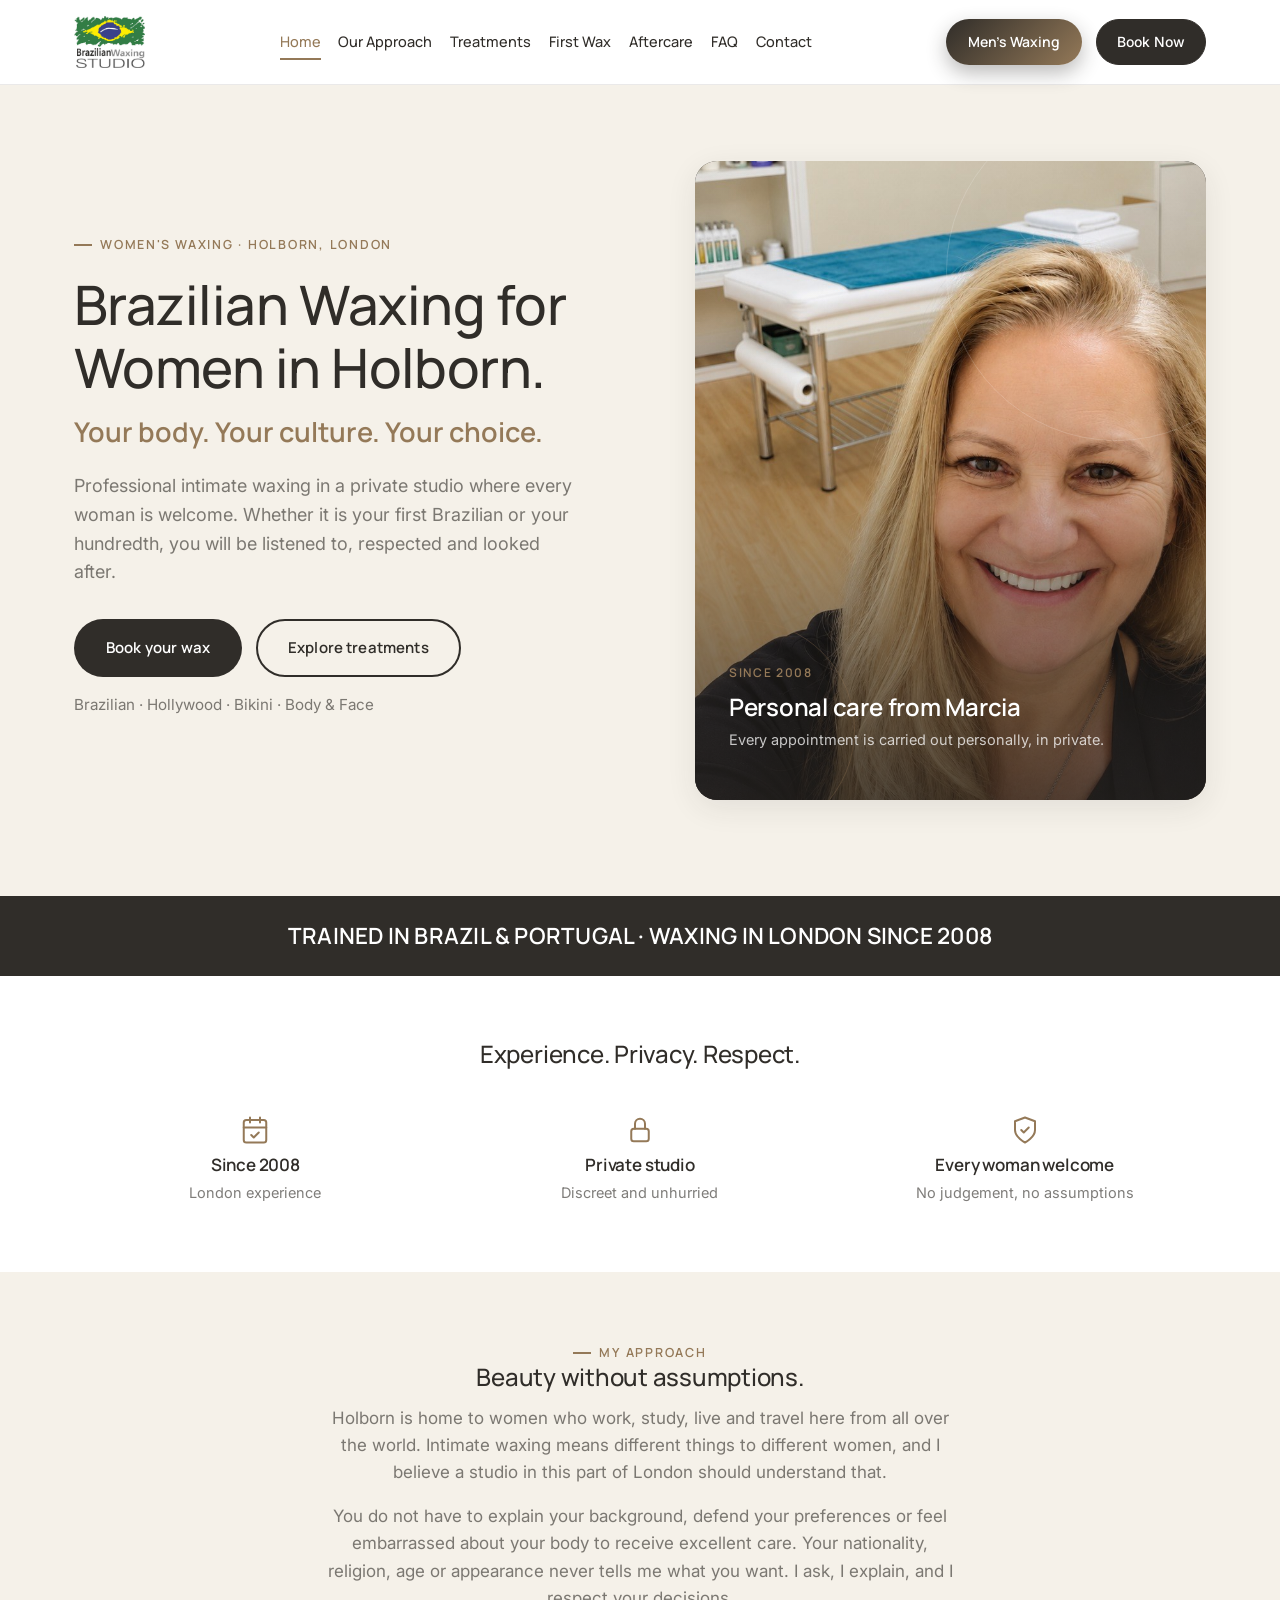
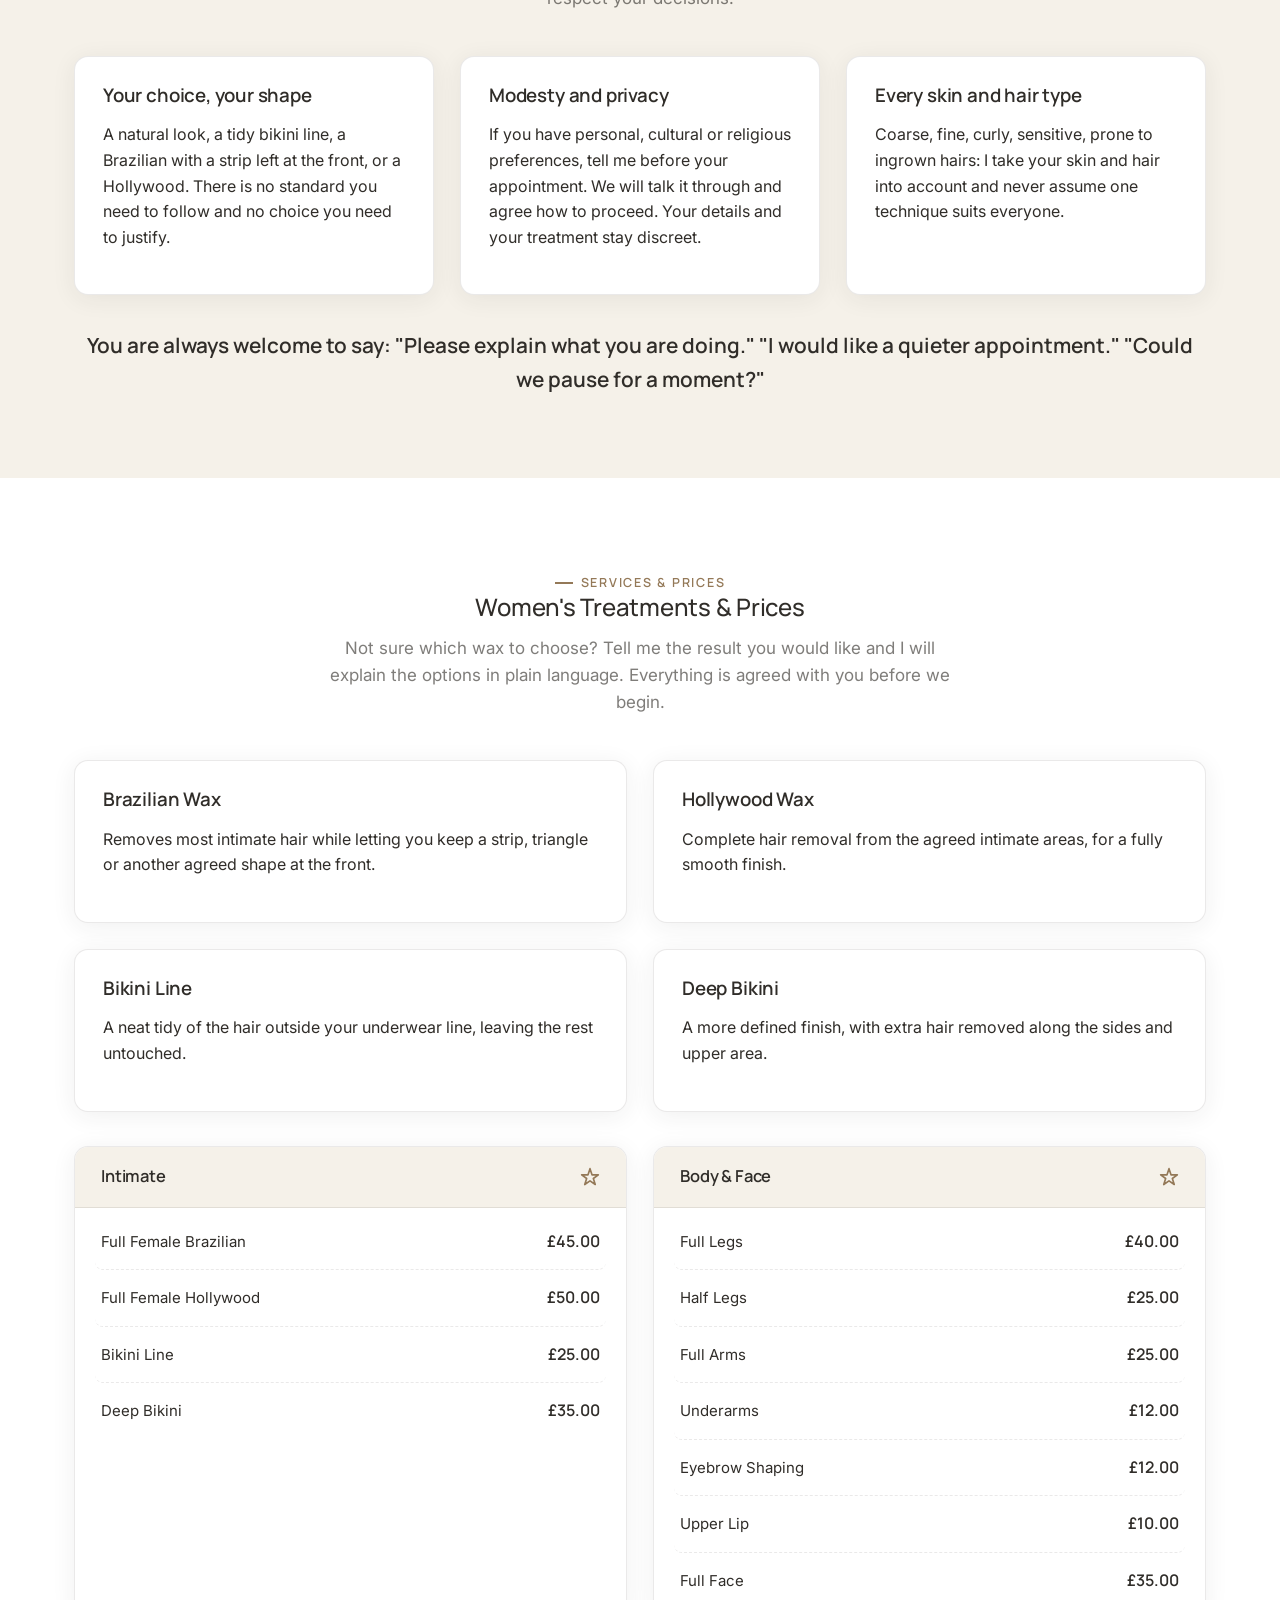
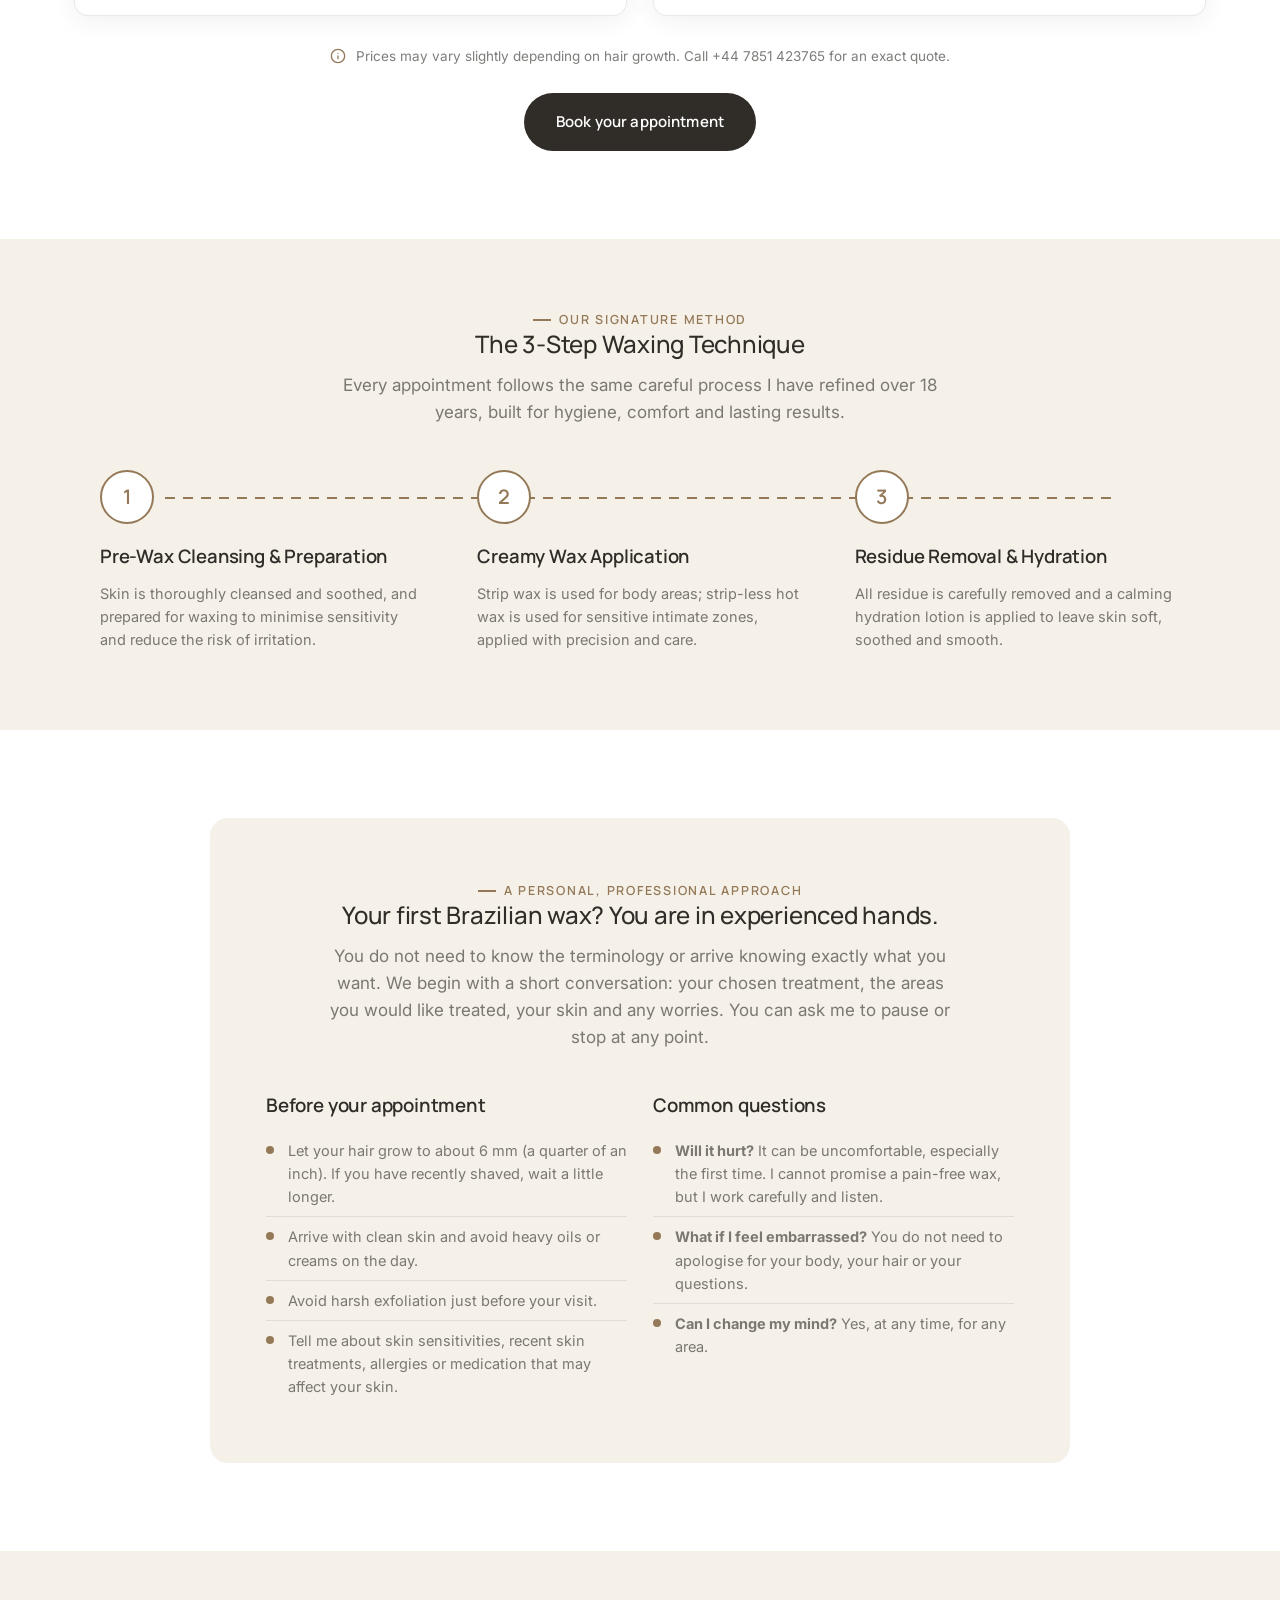
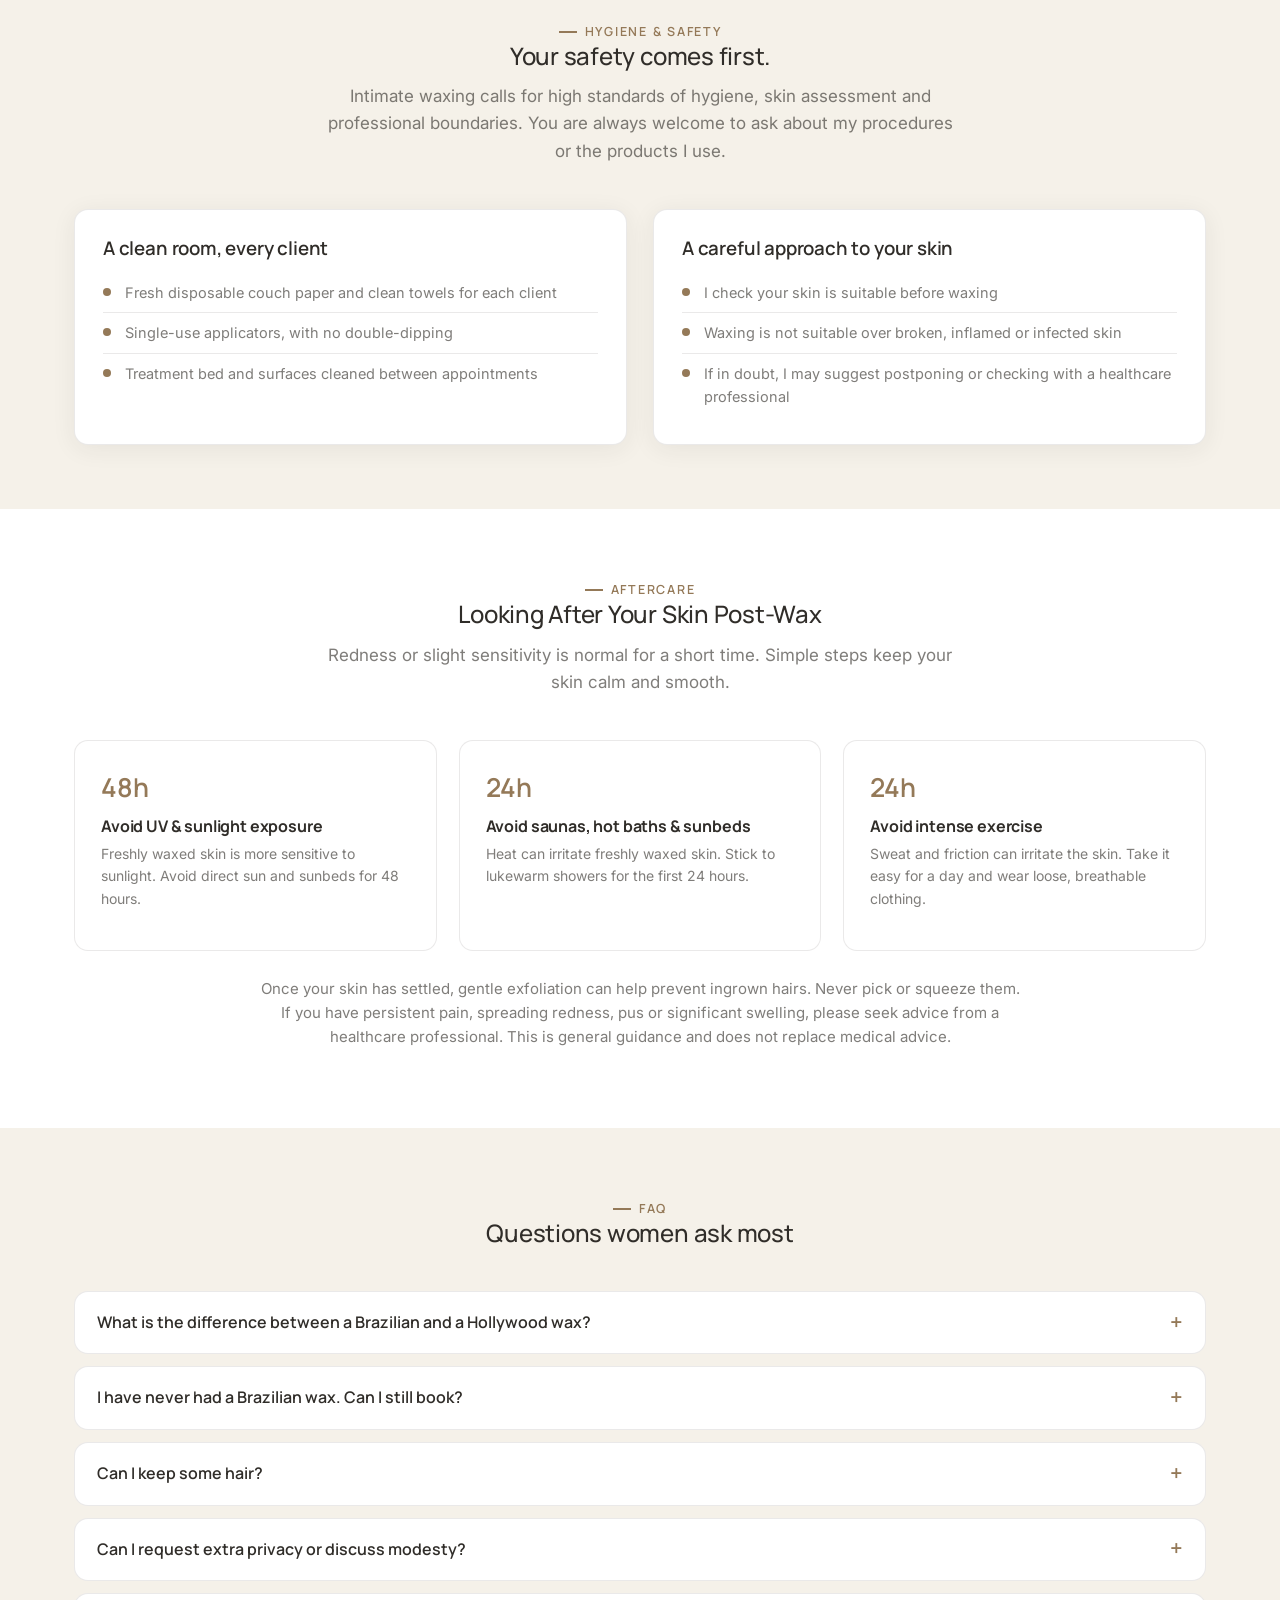
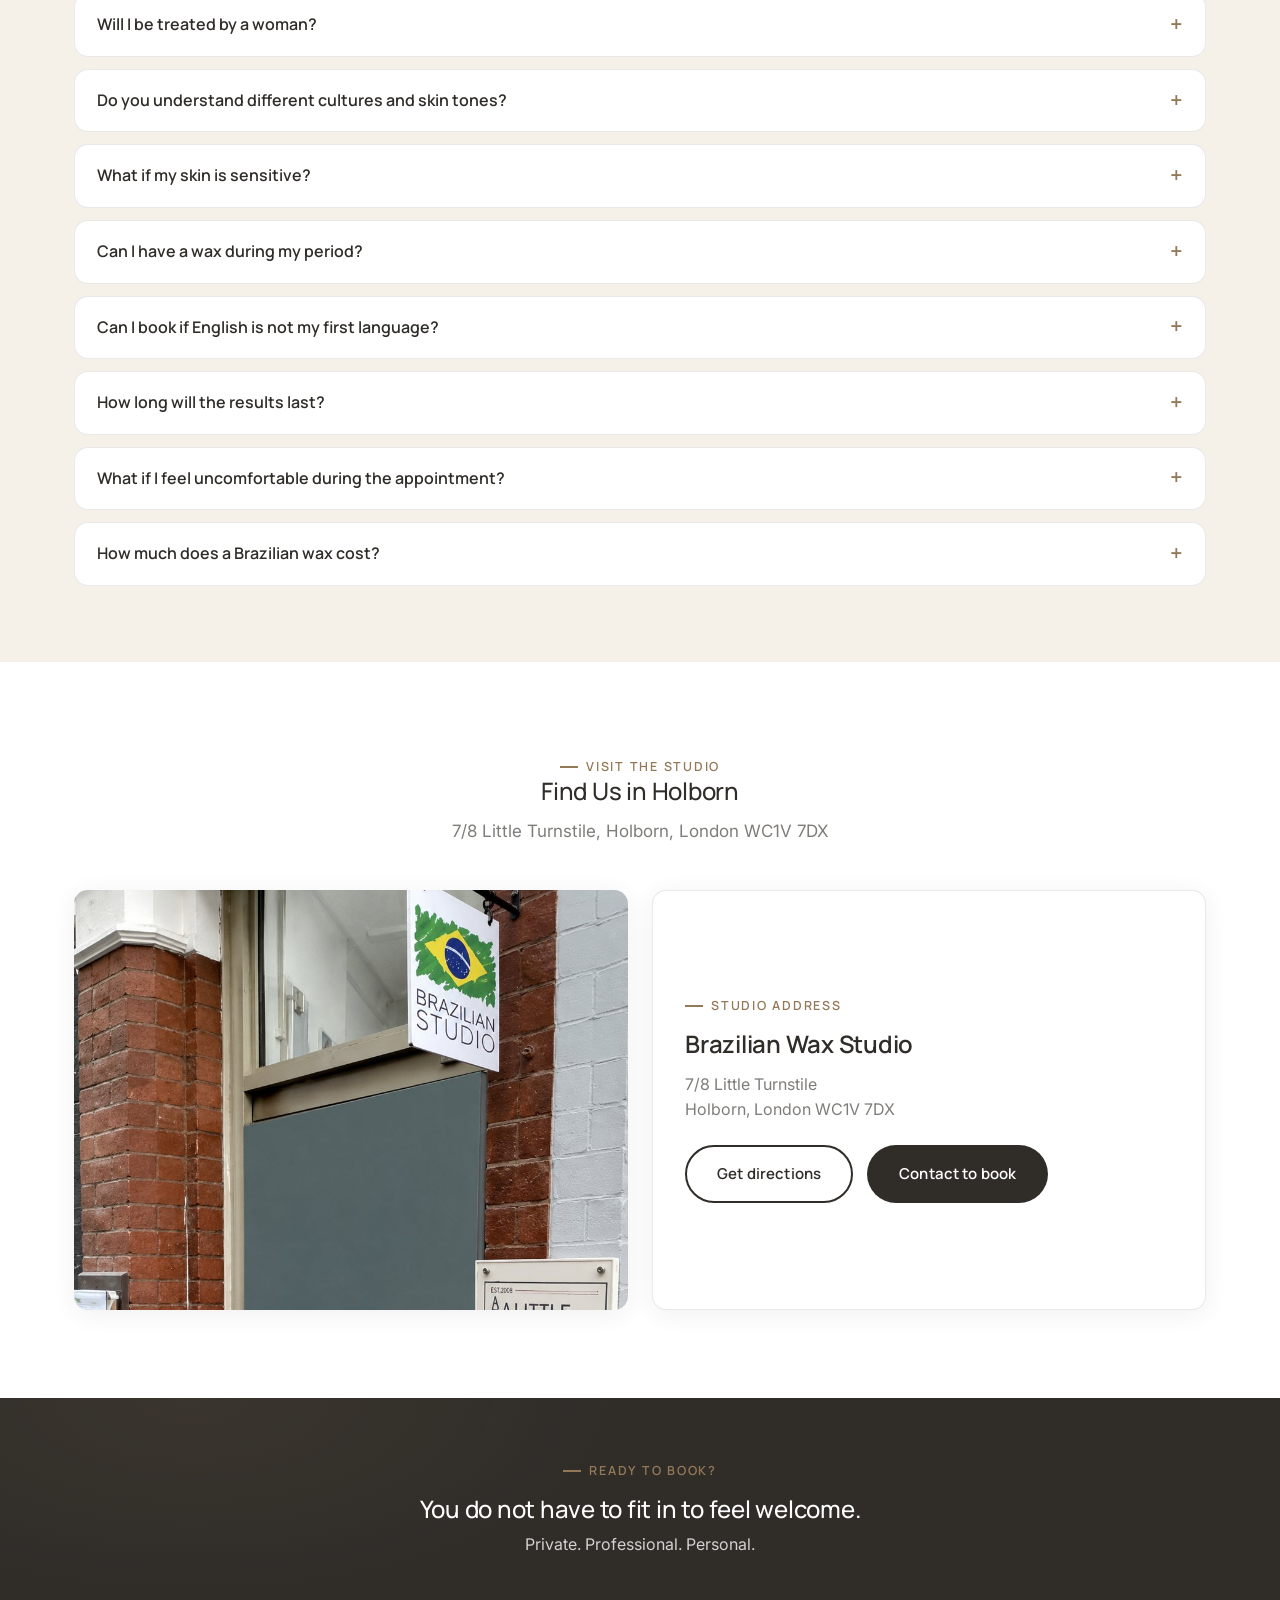
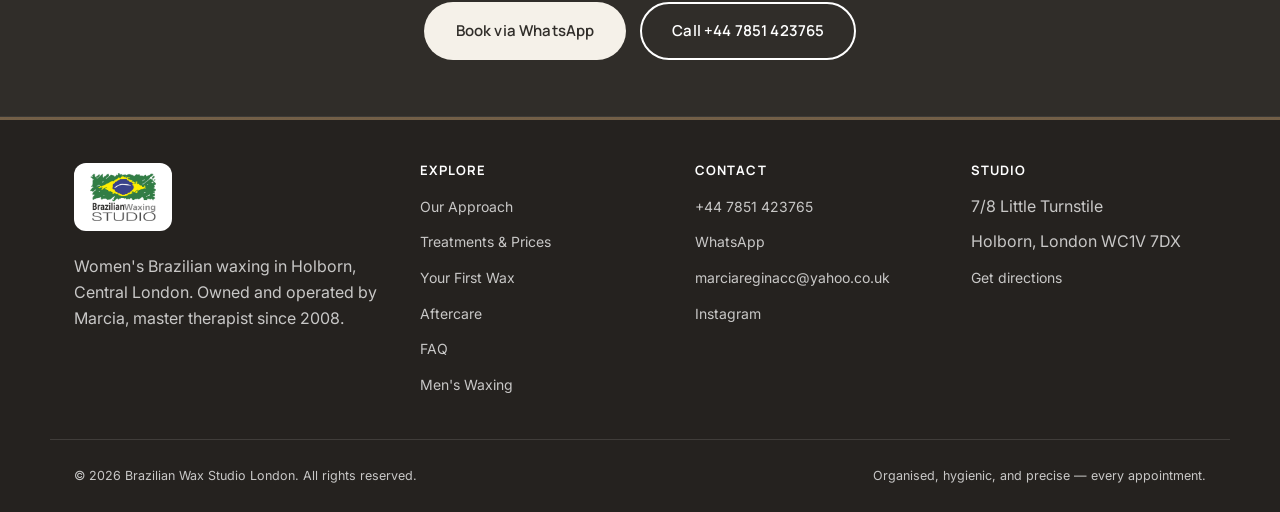
==== site-feminino/index.html @ 07c99abd "Add files via upload" ====
<!DOCTYPE html>
<html lang="en-GB">
<head>
<meta charset="UTF-8">
<meta name="viewport" content="width=device-width, initial-scale=1.0">
<title>Brazilian Wax Holborn, London | Women's Intimate Waxing | Brazilian Wax Studio</title>
<meta name="description" content="Women's Brazilian, Hollywood and bikini waxing in Holborn, London with Marcia, master therapist since 2008. Private, respectful care for women of every background. Book on +44 7851 423765.">
<link rel="stylesheet" href="style.css">
</head>
<body>

<header class="site-header">
  <div class="container nav-row">
    <a href="#top" class="logo" aria-label="Brazilian Wax Studio — home">
      <img src="assets/logo.png" alt="Brazilian Wax Studio" width="72" height="52">
    </a>
    <nav class="nav-links" id="nav-links">
      <a href="#top" class="active">Home</a>
      <a href="#approach">Our Approach</a>
      <a href="#treatments">Treatments</a>
      <a href="#first-wax">First Wax</a>
      <a href="#aftercare">Aftercare</a>
      <a href="#faq">FAQ</a>
      <a href="#visit">Contact</a>
    </nav>
    <div class="nav-cta">
      <a href="https://guicracco.github.io/Brazilian-Wax-Studio/" class="nav-men-btn"><span>Men's Waxing</span></a>
      <a href="https://wa.me/447851423765" class="nav-book-btn" target="_blank" rel="noopener"><span>Book Now</span></a>
      <button class="nav-toggle" id="nav-toggle" aria-label="Open menu" aria-expanded="false">
        <svg viewBox="0 0 24 24" fill="none" stroke="currentColor" stroke-width="2" stroke-linecap="round" stroke-linejoin="round"><path d="M3 12h18M3 6h18M3 18h18"></path></svg>
      </button>
    </div>
  </div>
</header>

<section class="hero" id="top">
  <div class="container hero-grid">
    <div>
      <span class="eyebrow">Women's waxing · Holborn, London</span>
      <h1>Brazilian Waxing for Women in Holborn.</h1>
      <p class="hero-tagline">Your body. Your culture. Your choice.</p>
      <p class="lede">Professional intimate waxing in a private studio where every woman is welcome. Whether it is your first Brazilian or your hundredth, you will be listened to, respected and looked after.</p>
      <div class="hero-ctas">
        <a href="https://wa.me/447851423765" class="btn btn-primary" target="_blank" rel="noopener">Book your wax</a>
        <a href="#treatments" class="btn btn-outline">Explore treatments</a>
      </div>
      <p class="hero-treatments" style="margin-top:16px; color:var(--charcoal-60);">Brazilian · Hollywood · Bikini · Body &amp; Face</p>
    </div>
    <div class="hero-visual hero-visual--photo" style="aspect-ratio:4/5;">
      <img src="assets/marcia-owner.jpg" alt="Marcia, women's waxing therapist at Brazilian Wax Studio, Holborn" class="hero-visual__image">
      <div class="ring ring--1"></div>
      <div class="ring ring--2"></div>
      <div class="content">
        <span class="tag">Since 2008</span>
        <h3>Personal care from Marcia</h3>
        <p>Every appointment is carried out personally, in private.</p>
      </div>
    </div>
  </div>
</section>

<div class="tagline-band">
  <div class="container">
    <p>TRAINED IN BRAZIL &amp; PORTUGAL · WAXING IN LONDON SINCE 2008</p>
  </div>
</div>

<section class="section section--tight">
  <div class="container">
    <div class="section-head center">
      <h2>Experience. Privacy. Respect.</h2>
    </div>
    <div class="trust-grid trust-grid--3">
      <div class="trust-item"><svg viewBox="0 0 24 24" width="30" height="30" fill="none" stroke="#947958" stroke-width="1.6" stroke-linecap="round" stroke-linejoin="round" aria-hidden="true"><rect x="3" y="4" width="18" height="18" rx="2"></rect><path d="M16 2v4M8 2v4M3 10h18M9 16l2 2 4-4"></path></svg><h3>Since 2008</h3><p>London experience</p></div>
      <div class="trust-item"><svg viewBox="0 0 24 24" width="30" height="30" fill="none" stroke="#947958" stroke-width="1.6" stroke-linecap="round" stroke-linejoin="round" aria-hidden="true"><rect x="5" y="11" width="14" height="10" rx="2"></rect><path d="M8 11V7a4 4 0 0 1 8 0v4"></path></svg><h3>Private studio</h3><p>Discreet and unhurried</p></div>
      <div class="trust-item"><svg viewBox="0 0 24 24" width="30" height="30" fill="none" stroke="#947958" stroke-width="1.6" stroke-linecap="round" stroke-linejoin="round" aria-hidden="true"><path d="M12 22s8-4 8-10V5l-8-3-8 3v7c0 6 8 10 8 10z"></path><path d="M9 12l2 2 4-4"></path></svg><h3>Every woman welcome</h3><p>No judgement, no assumptions</p></div>
    </div>
  </div>
</section>

<section class="section section--slate section--tight" id="approach">
  <div class="container">
    <div class="section-head center">
      <span class="eyebrow">My approach</span>
      <h2>Beauty without assumptions.</h2>
      <p>Holborn is home to women who work, study, live and travel here from all over the world. Intimate waxing means different things to different women, and I believe a studio in this part of London should understand that.</p>
      <p>You do not have to explain your background, defend your preferences or feel embarrassed about your body to receive excellent care. Your nationality, religion, age or appearance never tells me what you want. I ask, I explain, and I respect your decisions.</p>
    </div>
    <div class="grid-3">
      <div class="card"><h3>Your choice, your shape</h3><p>A natural look, a tidy bikini line, a Brazilian with a strip left at the front, or a Hollywood. There is no standard you need to follow and no choice you need to justify.</p></div>
      <div class="card"><h3>Modesty and privacy</h3><p>If you have personal, cultural or religious preferences, tell me before your appointment. We will talk it through and agree how to proceed. Your details and your treatment stay discreet.</p></div>
      <div class="card"><h3>Every skin and hair type</h3><p>Coarse, fine, curly, sensitive, prone to ingrown hairs: I take your skin and hair into account and never assume one technique suits everyone.</p></div>
    </div>
    <p class="reassure" style="margin-top:34px;">You are always welcome to say: "Please explain what you are doing." "I would like a quieter appointment." "Could we pause for a moment?"</p>
  </div>
</section>

<section class="section" id="treatments">
  <div class="container">
    <div class="section-head center">
      <span class="eyebrow">Services &amp; prices</span>
      <h2>Women's Treatments &amp; Prices</h2>
      <p>Not sure which wax to choose? Tell me the result you would like and I will explain the options in plain language. Everything is agreed with you before we begin.</p>
    </div>

    <div class="grid-2" style="margin-bottom:34px;">
      <div class="card"><h3>Brazilian Wax</h3><p>Removes most intimate hair while letting you keep a strip, triangle or another agreed shape at the front.</p></div>
      <div class="card"><h3>Hollywood Wax</h3><p>Complete hair removal from the agreed intimate areas, for a fully smooth finish.</p></div>
      <div class="card"><h3>Bikini Line</h3><p>A neat tidy of the hair outside your underwear line, leaving the rest untouched.</p></div>
      <div class="card"><h3>Deep Bikini</h3><p>A more defined finish, with extra hair removed along the sides and upper area.</p></div>
    </div>

    <div class="price-grid">
      <div class="price-card">
        <div class="price-card__head">
          <h3>Intimate</h3>
          <svg viewBox="0 0 24 24" fill="none" stroke="currentColor" stroke-width="2" stroke-linecap="round" stroke-linejoin="round"><path d="M12 2l2.4 7.4H22l-6 4.4 2.3 7.2L12 16.6 5.7 21l2.3-7.2L2 9.4h7.6z"></path></svg>
        </div>
        <div class="price-list">
          <div class="price-row"><span class="name">Full Female Brazilian</span><span class="amount">£45.00</span></div>
          <div class="price-row"><span class="name">Full Female Hollywood</span><span class="amount">£50.00</span></div>
          <div class="price-row"><span class="name">Bikini Line</span><span class="amount">£25.00</span></div>
          <div class="price-row"><span class="name">Deep Bikini</span><span class="amount">£35.00</span></div>
        </div>
      </div>
      <div class="price-card">
        <div class="price-card__head">
          <h3>Body &amp; Face</h3>
          <svg viewBox="0 0 24 24" fill="none" stroke="currentColor" stroke-width="2" stroke-linecap="round" stroke-linejoin="round"><path d="M12 2l2.4 7.4H22l-6 4.4 2.3 7.2L12 16.6 5.7 21l2.3-7.2L2 9.4h7.6z"></path></svg>
        </div>
        <div class="price-list">
          <div class="price-row"><span class="name">Full Legs</span><span class="amount">£40.00</span></div>
          <div class="price-row"><span class="name">Half Legs</span><span class="amount">£25.00</span></div>
          <div class="price-row"><span class="name">Full Arms</span><span class="amount">£25.00</span></div>
          <div class="price-row"><span class="name">Underarms</span><span class="amount">£12.00</span></div>
          <div class="price-row"><span class="name">Eyebrow Shaping</span><span class="amount">£12.00</span></div>
          <div class="price-row"><span class="name">Upper Lip</span><span class="amount">£10.00</span></div>
          <div class="price-row"><span class="name">Full Face</span><span class="amount">£35.00</span></div>
        </div>
      </div>
    </div>

    <p class="price-note" style="justify-content:center; margin-top:30px;">
      <svg viewBox="0 0 24 24" fill="none" stroke="currentColor" stroke-width="2" stroke-linecap="round" stroke-linejoin="round"><circle cx="12" cy="12" r="10"></circle><path d="M12 16v-4M12 8h.01"></path></svg>
      Prices may vary slightly depending on hair growth. Call +44 7851 423765 for an exact quote.
    </p>
    <div class="hero-ctas flex-center" style="margin-top:26px;">
      <a href="https://wa.me/447851423765" class="btn btn-primary" target="_blank" rel="noopener">Book your appointment</a>
    </div>
  </div>
</section>

<section class="section section--slate section--tight">
  <div class="container">
    <div class="section-head center">
      <span class="eyebrow">Our signature method</span>
      <h2>The 3-Step Waxing Technique</h2>
      <p>Every appointment follows the same careful process I have refined over 18 years, built for hygiene, comfort and lasting results.</p>
    </div>
    <div class="ritual">
      <div class="ritual-step">
        <div class="num">1</div>
        <h3>Pre-Wax Cleansing &amp; Preparation</h3>
        <p>Skin is thoroughly cleansed and soothed, and prepared for waxing to minimise sensitivity and reduce the risk of irritation.</p>
      </div>
      <div class="ritual-step">
        <div class="num">2</div>
        <h3>Creamy Wax Application</h3>
        <p>Strip wax is used for body areas; strip-less hot wax is used for sensitive intimate zones, applied with precision and care.</p>
      </div>
      <div class="ritual-step">
        <div class="num">3</div>
        <h3>Residue Removal &amp; Hydration</h3>
        <p>All residue is carefully removed and a calming hydration lotion is applied to leave skin soft, soothed and smooth.</p>
      </div>
    </div>
  </div>
</section>

<section class="section" id="first-wax">
  <div class="container">
    <div class="first-band">
      <div class="section-head center">
        <span class="eyebrow">A personal, professional approach</span>
        <h2>Your first Brazilian wax? You are in experienced hands.</h2>
        <p>You do not need to know the terminology or arrive knowing exactly what you want. We begin with a short conversation: your chosen treatment, the areas you would like treated, your skin and any worries. You can ask me to pause or stop at any point.</p>
      </div>
      <div class="grid-2">
        <div>
          <h3>Before your appointment</h3>
          <ul class="checklist">
            <li>Let your hair grow to about 6 mm (a quarter of an inch). If you have recently shaved, wait a little longer.</li>
            <li>Arrive with clean skin and avoid heavy oils or creams on the day.</li>
            <li>Avoid harsh exfoliation just before your visit.</li>
            <li>Tell me about skin sensitivities, recent skin treatments, allergies or medication that may affect your skin.</li>
          </ul>
        </div>
        <div>
          <h3>Common questions</h3>
          <ul class="checklist">
            <li><b>Will it hurt?</b> It can be uncomfortable, especially the first time. I cannot promise a pain-free wax, but I work carefully and listen.</li>
            <li><b>What if I feel embarrassed?</b> You do not need to apologise for your body, your hair or your questions.</li>
            <li><b>Can I change my mind?</b> Yes, at any time, for any area.</li>
          </ul>
        </div>
      </div>
    </div>
  </div>
</section>

<section class="section section--slate section--tight" id="hygiene">
  <div class="container">
    <div class="section-head center">
      <span class="eyebrow">Hygiene &amp; safety</span>
      <h2>Your safety comes first.</h2>
      <p>Intimate waxing calls for high standards of hygiene, skin assessment and professional boundaries. You are always welcome to ask about my procedures or the products I use.</p>
    </div>
    <div class="grid-2">
      <div class="card"><h3>A clean room, every client</h3><ul class="checklist"><li>Fresh disposable couch paper and clean towels for each client</li><li>Single-use applicators, with no double-dipping</li><li>Treatment bed and surfaces cleaned between appointments</li></ul></div>
      <div class="card"><h3>A careful approach to your skin</h3><ul class="checklist"><li>I check your skin is suitable before waxing</li><li>Waxing is not suitable over broken, inflamed or infected skin</li><li>If in doubt, I may suggest postponing or checking with a healthcare professional</li></ul></div>
    </div>
  </div>
</section>

<section class="section section--tight" id="aftercare">
  <div class="container">
    <div class="section-head center">
      <span class="eyebrow">Aftercare</span>
      <h2>Looking After Your Skin Post-Wax</h2>
      <p>Redness or slight sensitivity is normal for a short time. Simple steps keep your skin calm and smooth.</p>
    </div>
    <div class="aftercare-grid">
      <div class="aftercare-card">
        <span class="hrs">48h</span>
        <h4>Avoid UV &amp; sunlight exposure</h4>
        <p>Freshly waxed skin is more sensitive to sunlight. Avoid direct sun and sunbeds for 48 hours.</p>
      </div>
      <div class="aftercare-card">
        <span class="hrs">24h</span>
        <h4>Avoid saunas, hot baths &amp; sunbeds</h4>
        <p>Heat can irritate freshly waxed skin. Stick to lukewarm showers for the first 24 hours.</p>
      </div>
      <div class="aftercare-card">
        <span class="hrs">24h</span>
        <h4>Avoid intense exercise</h4>
        <p>Sweat and friction can irritate the skin. Take it easy for a day and wear loose, breathable clothing.</p>
      </div>
    </div>
    <p class="muted text-center" style="margin-top:26px; max-width:760px; margin-left:auto; margin-right:auto;">Once your skin has settled, gentle exfoliation can help prevent ingrown hairs. Never pick or squeeze them. If you have persistent pain, spreading redness, pus or significant swelling, please seek advice from a healthcare professional. This is general guidance and does not replace medical advice.</p>
  </div>
</section>

<section class="section section--slate section--tight" id="faq">
  <div class="container">
    <div class="section-head center">
      <span class="eyebrow">FAQ</span>
      <h2>Questions women ask most</h2>
    </div>
    <div class="faq-list">
      <details><summary>What is the difference between a Brazilian and a Hollywood wax?</summary><p>A Brazilian removes most intimate hair and can leave a strip or small shape at the front if you wish. A Hollywood removes all hair from the agreed intimate areas. We confirm exactly what is included before I begin.</p></details>
      <details><summary>I have never had a Brazilian wax. Can I still book?</summary><p>Absolutely. Many clients come for their first wax with me. I explain each step, and you can ask questions or pause whenever you need to.</p></details>
      <details><summary>Can I keep some hair?</summary><p>Yes. You can keep a strip, a triangle or a natural look. You never need to justify your choice.</p></details>
      <details><summary>Can I request extra privacy or discuss modesty?</summary><p>Yes. Please tell me before your appointment so we can discuss your preferences and agree what is possible.</p></details>
      <details><summary>Will I be treated by a woman?</summary><p>Yes. Every women's appointment is carried out personally by Marcia.</p></details>
      <details><summary>Do you understand different cultures and skin tones?</summary><p>I treat women from many backgrounds and I never assume what you want from your nationality, religion or appearance. I ask, I listen and I adapt the treatment to your skin and hair.</p></details>
      <details><summary>What if my skin is sensitive?</summary><p>Let me know about sensitivity, ingrown hairs, previous irritation or recent skin treatments. I will tell you honestly whether waxing is suitable and how to approach it.</p></details>
      <details><summary>Can I have a wax during my period?</summary><p>It is possible, but skin can be more sensitive at that time. Tell me when you book and we will decide together.</p></details>
      <details><summary>Can I book if English is not my first language?</summary><p>Of course. I am Brazilian and also speak Portuguese. If you would like simpler explanations or extra time to talk things through, just say so.</p></details>
      <details><summary>How long will the results last?</summary><p>It varies with your hair growth cycle, but many clients enjoy smooth results for around three to four weeks, with finer regrowth over time.</p></details>
      <details><summary>What if I feel uncomfortable during the appointment?</summary><p>Tell me straight away. We can pause, adjust or stop, and you stay in control throughout.</p></details>
      <details><summary>How much does a Brazilian wax cost?</summary><p>A Full Female Brazilian is £45 and a Full Female Hollywood is £50. See the price list above for everything else.</p></details>
    </div>
  </div>
</section>

<section class="section" id="visit">
  <div class="container">
    <div class="section-head center">
      <span class="eyebrow">Visit the studio</span>
      <h2>Find Us in Holborn</h2>
      <p>7/8 Little Turnstile, Holborn, London WC1V 7DX</p>
    </div>
    <div class="location-media">
      <img src="assets/studio-entrance.jpg" alt="Entrance to Brazilian Wax Studio" class="studio-photo">
      <div class="location-info">
        <span class="eyebrow">Studio address</span>
        <h3>Brazilian Wax Studio</h3>
        <p>7/8 Little Turnstile<br>Holborn, London WC1V 7DX</p>
        <div class="hero-ctas">
          <a class="btn btn-outline" href="https://www.google.com/maps/dir/?api=1&amp;destination=7%2F8+Little+Turnstile%2C+Holborn%2C+London+WC1V+7DX" target="_blank" rel="noopener">Get directions</a>
          <a class="btn btn-primary" href="https://wa.me/447851423765" target="_blank" rel="noopener">Contact to book</a>
        </div>
      </div>
    </div>
  </div>
</section>

<section class="section section--navy section--tight">
  <div class="container text-center">
    <span class="eyebrow" style="color:var(--gold);">Ready to book?</span>
    <h2 class="mt-lg" style="margin-top:14px;">You do not have to fit in to feel welcome.</h2>
    <p class="cta-sub">Private. Professional. Personal.</p>
    <div class="hero-ctas flex-center mt-lg">
      <a href="https://wa.me/447851423765" class="btn btn-gold" target="_blank" rel="noopener">Book via WhatsApp</a>
      <a href="tel:+447851423765" class="btn btn-outline">Call +44 7851 423765</a>
    </div>
  </div>
</section>

<footer class="site-footer">
  <div class="container footer-grid">
    <div>
      <div class="footer-logo">
        <img src="assets/logo.png" alt="Brazilian Wax Studio" width="66" height="48" loading="lazy">
      </div>
      <p>Women's Brazilian waxing in Holborn, Central London. Owned and operated by Marcia, master therapist since 2008.</p>
    </div>
    <div class="footer-col">
      <h4>Explore</h4>
      <ul>
        <li><a href="#approach">Our Approach</a></li>
        <li><a href="#treatments">Treatments &amp; Prices</a></li>
        <li><a href="#first-wax">Your First Wax</a></li>
        <li><a href="#aftercare">Aftercare</a></li>
        <li><a href="#faq">FAQ</a></li>
        <li><a href="https://guicracco.github.io/Brazilian-Wax-Studio/">Men's Waxing</a></li>
      </ul>
    </div>
    <div class="footer-col">
      <h4>Contact</h4>
      <ul>
        <li><a href="tel:+447851423765">+44 7851 423765</a></li>
        <li><a href="https://wa.me/447851423765">WhatsApp</a></li>
        <li><a href="mailto:marciareginacc@yahoo.co.uk">marciareginacc@yahoo.co.uk</a></li>
        <li><a href="https://www.instagram.com/brazilianwaxingstudiolondon/" target="_blank" rel="noopener">Instagram</a></li>
      </ul>
    </div>
    <div class="footer-col">
      <h4>Studio</h4>
      <ul>
        <li>7/8 Little Turnstile</li>
        <li>Holborn, London WC1V 7DX</li>
        <li><a href="https://www.google.com/maps/dir/?api=1&amp;destination=7%2F8+Little+Turnstile%2C+Holborn%2C+London+WC1V+7DX" target="_blank" rel="noopener">Get directions</a></li>
      </ul>
    </div>
  </div>
  <div class="container footer-bottom">
    <span>© <span id="year">2026</span> Brazilian Wax Studio London. All rights reserved.</span>
    <span>Organised, hygienic, and precise — every appointment.</span>
  </div>
</footer>

<div class="mobile-cta-bar">
  <a href="tel:+447851423765" class="call">
    <svg viewBox="0 0 24 24" fill="none" stroke="currentColor" stroke-width="2" stroke-linecap="round" stroke-linejoin="round"><path d="M22 16.92v3a2 2 0 0 1-2.18 2 19.79 19.79 0 0 1-8.63-3.07 19.5 19.5 0 0 1-6-6 19.79 19.79 0 0 1-3.07-8.67A2 2 0 0 1 4.11 2h3a2 2 0 0 1 2 1.72c.127.96.361 1.903.7 2.81a2 2 0 0 1-.45 2.11L8.09 9.91a16 16 0 0 0 6 6l1.27-1.27a2 2 0 0 1 2.11-.45c.907.339 1.85.573 2.81.7A2 2 0 0 1 22 16.92z"></path></svg>
    Call
  </a>
  <a href="https://wa.me/447851423765" class="whatsapp">
    <svg viewBox="0 0 24 24" fill="none" stroke="currentColor" stroke-width="2" stroke-linecap="round" stroke-linejoin="round"><path d="M21 11.5a8.38 8.38 0 0 1-.9 3.8 8.5 8.5 0 0 1-7.6 4.7 8.38 8.38 0 0 1-3.8-.9L3 21l1.9-5.7a8.38 8.38 0 0 1-.9-3.8 8.5 8.5 0 0 1 4.7-7.6 8.38 8.38 0 0 1 3.8-.9h.5a8.48 8.48 0 0 1 8 8v.5z"></path></svg>
    WhatsApp
  </a>
</div>

<script src="script.js"></script>
</body>
</html>
---- site-feminino/style.css ----
/* ============================================================
   BRAZILIAN WAX STUDIO LONDON — DESIGN SYSTEM
   Palette:
     --green   #947958  Brazilian Emerald (primary)
     --gold    #947958  Bright Gold (secondary)
     --navy    #302D29  Royal Navy (deep accent)
     --white   #FFFFFF
     --slate   #F5F1E9  soft background
     --charcoal#302D29  body text
   Type:
     Display  — 'Manrope'  (bold, geometric, confident)
     Body     — 'Inter'    (clean, highly legible)
   Signature: the "wax-strip peel" divider — a soft diagonal
   cut that appears between sections, echoing the strip-wax
   removal motion the whole studio is built on.
   ============================================================ */

@import url('https://fonts.googleapis.com/css2?family=Manrope:wght@400;500;600&family=Inter:wght@400;500;600&display=swap');

:root{
  --green:  #947958;
  --green-dark: #7a6247;
  --gold:   #947958;
  --navy:   #302D29;
  --white:  #FFFFFF;
  --slate:  #F5F1E9;
  --charcoal: #302D29;
  --charcoal-60: rgba(48,45,41,.62);
  --border: rgba(48,45,41,.10);

  --font-display: 'Manrope', system-ui, sans-serif;
  --font-body: 'Inter', system-ui, sans-serif;

  --container: 1180px;
  --radius: 14px;
  --shadow-soft: 0 4px 24px rgba(48,45,41,.07);
  --shadow-card: 0 8px 30px rgba(48,45,41,.09);
}

*,*::before,*::after{ box-sizing: border-box; }
html{ scroll-behavior: smooth; }
html,body{ margin:0; padding:0; }
body{
  font-family: var(--font-body);
  color: var(--charcoal);
  background: var(--white);
  line-height: 1.6;
  font-size: 16px;
  -webkit-font-smoothing: antialiased;
  padding-bottom: 64px; /* room for mobile sticky CTA */
}
@media (min-width: 861px){ body{ padding-bottom: 0; } }

img{ max-width:100%; display:block; }
a{ color: inherit; text-decoration: none; }
ul{ list-style:none; margin:0; padding:0; }
button{ font-family: inherit; cursor:pointer; }

:focus-visible{
  outline: 3px solid var(--gold);
  outline-offset: 2px;
}

@media (prefers-reduced-motion: reduce){
  *{ animation-duration: 0.001ms !important; animation-iteration-count: 1 !important; transition-duration: 0.001ms !important; scroll-behavior: auto !important; }
}

/* ---------- Scroll reveal (fade + rise on entry) ---------- */
.reveal-target{
  opacity: 0;
  transform: translateY(26px);
  transition: opacity .7s cubic-bezier(.22,.61,.36,1), transform .7s cubic-bezier(.22,.61,.36,1);
  transition-delay: var(--reveal-delay, 0s);
}
.reveal-target.is-visible{ opacity: 1; transform: translateY(0); }

/* ---------- Back to top button ---------- */
.back-to-top{
  position: fixed;
  right: 22px;
  bottom: 88px;
  width: 46px; height: 46px;
  border-radius: 50%;
  background: var(--navy);
  color: var(--white);
  display:flex; align-items:center; justify-content:center;
  box-shadow: 0 10px 24px rgba(48,45,41,.30);
  border: none;
  z-index: 199;
  opacity: 0;
  transform: translateY(10px) scale(.9);
  pointer-events: none;
  transition: opacity .25s ease, transform .25s ease, background .2s ease;
}
.back-to-top.show{ opacity:1; transform: translateY(0) scale(1); pointer-events:auto; }
.back-to-top:hover{ background: var(--green); }
.back-to-top svg{ width:20px; height:20px; }
@media (min-width: 861px){ .back-to-top{ bottom: 28px; } }

.container{
  max-width: var(--container);
  margin: 0 auto;
  padding: 0 24px;
}

h1,h2,h3,h4{
  font-family: var(--font-display);
  color: var(--navy);
  line-height: 1.15;
  margin: 0;
  letter-spacing: -0.01em;
}
h1{ font-weight:600; }
h2{ font-weight:600; }
h3{ font-weight:600; }

.eyebrow{
  display:inline-flex;
  align-items:center;
  gap:8px;
  font-family: var(--font-display);
  font-weight:600;
  font-size: 12.5px;
  letter-spacing: 0.14em;
  text-transform: uppercase;
  color: var(--green);
}
.eyebrow::before{
  content:"";
  width: 18px;
  height: 2px;
  background: var(--gold);
  display:inline-block;
}

.section{
  padding: 88px 0;
  position: relative;
}
.section--tight{ padding: 64px 0; }
.section--slate{ background: var(--slate); }
.section--navy{
  background:
    radial-gradient(700px 320px at 15% 0%, rgba(148,121,88,.10), transparent 60%),
    var(--navy);
  color: rgba(255,255,255,.92);
  padding: 56px 0;
}
.section--navy h2, .section--navy h3{ color: var(--white); }
@media (max-width: 640px){
  .section--navy{ padding: 44px 0; }
  .section--navy .btn{ padding: 13px 22px; font-size: 14px; }
}

.section-head{
  max-width: 640px;
  margin: 0 0 44px;
}
.section-head.center{ margin-left:auto; margin-right:auto; text-align:center; }
.section-head p{
  color: var(--charcoal-60);
  font-size: 17px;
  margin-top: 14px;
}
.section--navy .section-head p{ color: rgba(255,255,255,.72); }

/* ---------- Signature divider: the wax-strip peel ---------- */
.peel-divider{
  height: 46px;
  width: 100%;
  overflow: hidden;
  line-height: 0;
}
.peel-divider svg{ width: 100%; height: 100%; display:block; }

/* ---------- Buttons ---------- */
.btn{
  display:inline-flex;
  align-items:center;
  justify-content:center;
  gap:10px;
  padding: 15px 30px;
  border-radius: 999px;
  font-family: var(--font-display);
  font-weight:600;
  font-size: 15px;
  letter-spacing: 0.01em;
  border: 2px solid transparent;
  transition: transform .18s ease, box-shadow .18s ease, background .18s ease, color .18s ease;
  white-space: nowrap;
}
.btn:hover{ transform: translateY(-2px); }
.btn-primary{
  background: var(--green);
  color: var(--white);
  box-shadow: 0 10px 24px rgba(148,121,88,.28);
}
.btn-primary:hover{ background: var(--green-dark); }
.btn-gold{
  background: var(--gold);
  color: var(--navy);
  box-shadow: 0 10px 24px rgba(148,121,88,.30);
}
.btn-outline{
  background: transparent;
  border-color: currentColor;
  color: var(--navy);
}
.btn-outline:hover{ background: var(--navy); color: var(--white); }
.section--navy .btn-outline{ color: var(--white); }
.section--navy .btn-outline:hover{ background: var(--white); color: var(--navy); }
.map-cta{
  border-color: rgba(48,45,41,.18);
  background: rgba(255,255,255,.55);
  backdrop-filter: blur(3px);
}
.map-cta:hover{ background: var(--navy); border-color: var(--navy); }
.btn-block{ width:100%; }
.btn-whatsapp{
  background: #25D366;
  color: var(--white);
  box-shadow: 0 10px 24px rgba(37,211,102,.32);
}
.btn-whatsapp svg{ width:18px; height:18px; flex-shrink:0; }
.btn-whatsapp:hover{ background: #1DA851; }

/* ---------- Header / Nav ---------- */
.site-header{
  position: sticky;
  top: 0;
  z-index: 100;
  background: rgba(255,255,255,.92);
  backdrop-filter: saturate(180%) blur(10px);
  border-bottom: 1px solid var(--border);
  transition: transform .28s ease;
}
.site-header.header--hidden{ transform: translateY(-100%); }
.nav-row{
  display:flex;
  align-items:center;
  justify-content:space-between;
  gap: 20px;
  height: 84px;
}
.logo{
  font-family: var(--font-display);
  font-size: 21px;
  line-height: 1.05;
  display:flex;
  flex-direction:column;
  flex-shrink: 0;
  letter-spacing: -0.01em;
}
.logo .l1{ font-weight:600; color:var(--charcoal); }
.logo .l1 span{ font-weight:500; color:#947958; margin-left:2px; }
.logo .l2{ font-weight:600; color:var(--charcoal); text-transform:uppercase; letter-spacing:.32em; font-size:11.5px; margin-top:3px; }

.nav-links{
  display:flex;
  align-items:center;
  justify-content: center;
  flex: 1;
  gap: clamp(12px, 1.4vw, 20px);
}
.nav-links a{
  font-family: var(--font-display);
  font-weight:500;
  font-size: 14.5px;
  color: var(--charcoal);
  position: relative;
  padding: 6px 0;
  white-space: nowrap;
}
.nav-links a.active{ color: var(--green); }
.nav-links a::after{
  content:"";
  position:absolute; left:0; right:100%; bottom:0;
  height:2px; background: var(--green);
  transition: right .2s ease;
}
.nav-links a:hover::after, .nav-links a.active::after{ right:0; }

.nav-cta{ display:flex; align-items:center; gap:14px; flex-shrink:0; }
.nav-call{
  display:flex; align-items:center; gap:8px;
  font-family: var(--font-display); font-weight:600; font-size:14.5px;
  color: var(--navy);
}
.nav-call svg{ width:17px; height:17px; flex-shrink:0; }

.nav-toggle{
  display:none;
  background:none; border:none; padding:8px;
}
.nav-toggle svg{ width:26px; height:26px; }

/* ---------- Women's Waxing CTA button (header) ---------- */
.nav-women-btn{
  display:flex; align-items:center; gap:9px;
  padding: 12px 22px;
  border-radius: 999px;
  background: linear-gradient(135deg, #302D29, #302D29);
  color: var(--white);
  font-family: var(--font-display); font-weight:600; font-size:14px;
  white-space: nowrap;
  box-shadow: 0 8px 20px rgba(219,39,119,.32);
  transition: transform .18s ease, box-shadow .18s ease;
}
.nav-women-btn svg{ width:16px; height:16px; flex-shrink:0; }
.nav-women-btn:hover{ transform: translateY(-2px); box-shadow: 0 12px 26px rgba(219,39,119,.42); color: var(--white); }
@media (max-width: 560px){
  .nav-women-btn{ padding: 8px 10px; font-size:12px; gap:5px; }
  .nav-women-btn svg{ width:14px; height:14px; }
}

/* ---------- Men's Waxing CTA button (header) ---------- */
.nav-men-btn{
  display:flex; align-items:center; gap:9px;
  padding: 12px 22px;
  border-radius: 999px;
  background: linear-gradient(135deg, var(--navy), var(--green));
  color: var(--white);
  font-family: var(--font-display); font-weight:600; font-size:14px;
  white-space: nowrap;
  box-shadow: 0 8px 20px rgba(48,45,41,.32);
  transition: transform .18s ease, box-shadow .18s ease;
}
.nav-men-btn svg{ width:16px; height:16px; flex-shrink:0; }
.nav-men-btn:hover{ transform: translateY(-2px); box-shadow: 0 12px 26px rgba(48,45,41,.42); color: var(--white); }
@media (max-width: 560px){
  .nav-men-btn{ padding: 8px 10px; font-size:12px; gap:5px; }
  .nav-men-btn svg{ width:14px; height:14px; }
}

/* ---------- Back button (used on femenino.html to return home) ---------- */
.nav-back-btn{
  display:flex; align-items:center; gap:9px;
  padding: 12px 22px;
  border-radius: 999px;
  background: var(--white);
  border: 1.5px solid var(--green);
  color: var(--green);
  font-family: var(--font-display); font-weight:600; font-size:14px;
  white-space: nowrap;
  transition: transform .18s ease, background .18s ease, color .18s ease;
}
.nav-back-btn svg{ width:16px; height:16px; flex-shrink:0; }
.nav-back-btn:hover{ transform: translateY(-2px); background: var(--green); color: var(--white); }
@media (max-width: 560px){
  .nav-back-btn{ padding: 11px 14px; }
}

/* Floating back button — always visible on mobile so it's obvious how to
   leave the Women's Waxing page and return home, even mid-scroll */
.floating-back-btn{ display:none; }
@media (max-width: 860px){
  .floating-back-btn{
    display:flex; align-items:center; justify-content:center;
    position: fixed;
    left: 16px; top: 96px;
    width: 44px; height:44px;
    border-radius: 50%;
    background: rgba(255,255,255,.95);
    border: 1.5px solid var(--border);
    box-shadow: var(--shadow-soft);
    z-index: 150;
    color: var(--navy);
  }
  .floating-back-btn svg{ width:20px; height:20px; }
}

@media (max-width: 1180px){
  .nav-links{
    position: fixed;
    inset: 84px 0 auto 0;
    background: var(--white);
    flex-direction: column;
    align-items: flex-start;
    gap: 0;
    padding: 8px 24px 20px;
    border-bottom: 1px solid var(--border);
    box-shadow: var(--shadow-soft);
    transform: translateY(-8px);
    opacity: 0;
    pointer-events: none;
    transition: transform .2s ease, opacity .2s ease;
  }
  .nav-links.open{ transform: translateY(0); opacity: 1; pointer-events: auto; }
  .nav-links a{ width:100%; padding: 13px 0; border-bottom: 1px solid var(--border); }
  .nav-links a::after{ display:none; }
  .nav-call span{ display:none; }
  .nav-toggle{ display:inline-flex; }
}
@media (min-width: 1181px){
  .nav-links{ display:flex !important; }
}

@media (max-width: 560px){
  .site-header .container{ padding-left:16px; padding-right:16px; }
  .logo{ font-size:18px; }
  .nav-cta{ gap:6px; }
  .nav-men-btn, .nav-women-btn{
    width:34px;
    height:34px;
    justify-content:center;
    padding:0;
  }
  .nav-men-btn span, .nav-women-btn span{
    position:absolute;
    width:1px;
    height:1px;
    padding:0;
    margin:-1px;
    overflow:hidden;
    clip:rect(0, 0, 0, 0);
    white-space:nowrap;
    border:0;
  }
  .nav-toggle{ padding:6px; }
}

/* ---------- Mobile sticky call/whatsapp bar ---------- */
.mobile-cta-bar{
  display:none;
}
@media (max-width: 860px){
  .mobile-cta-bar{
    display:flex;
    position: fixed;
    left:0; right:0; bottom:0;
    z-index: 200;
    height: 64px;
  }
  .mobile-cta-bar a{
    flex:1;
    display:flex; align-items:center; justify-content:center; gap:9px;
    font-family: var(--font-display); font-weight:600; font-size:14.5px;
  }
  .mobile-cta-bar a svg{ width:18px; height:18px; }
  .mobile-cta-bar .call{ display:none; }
  .mobile-cta-bar .whatsapp{ flex:1; background: var(--green); color:var(--white); }
}

/* ---------- Hero ---------- */
.hero{
  position: relative;
  padding: 76px 0 96px;
  background:
    radial-gradient(1100px 480px at 82% -10%, rgba(148,121,88,.10), transparent 60%),
    radial-gradient(900px 420px at 10% 110%, rgba(148,121,88,.12), transparent 60%),
    var(--white);
  overflow: hidden;
}
.hero-grid{
  display:grid;
  grid-template-columns: 1.05fr .95fr;
  gap: 56px;
  align-items:center;
}
@media (max-width: 900px){ .hero-grid{ grid-template-columns: 1fr; } }

.hero h1{
  font-size: clamp(2.1rem, 4.4vw, 3.4rem);
  margin-top: 18px;
}
.hero .lede{
  font-size: 18px;
  color: var(--charcoal-60);
  max-width: 46ch;
  margin-top: 18px;
}
.hero-ctas{ display:flex; gap:14px; flex-wrap:wrap; margin-top: 32px; }
.hero-badges{
  display:flex; gap:22px; flex-wrap:wrap;
  margin-top: 44px;
  padding-top: 28px;
  border-top: 1px solid var(--border);
}
.hero-badge{ display:flex; flex-direction:column; }
.hero-badge b{ font-family: var(--font-display); font-size: 26px; color: var(--navy); }
.hero-badge span{ font-size: 13px; color: var(--charcoal-60); }

.hero-visual{
  position: relative;
  border-radius: 22px;
  overflow:hidden;
  aspect-ratio: 4/5;
  background: linear-gradient(155deg, var(--navy), #25221f 60%, var(--green-dark));
  box-shadow: var(--shadow-card);
}
.hero-visual__image{
  position:absolute;
  inset:0;
  width:100%;
  height:100%;
  object-fit:cover;
  object-position:center 62%;
}
.hero-visual--photo::after{
  content:"";
  position:absolute;
  inset:0;
  background:linear-gradient(180deg, rgba(37,34,31,.04) 35%, rgba(37,34,31,.76) 100%);
  pointer-events:none;
}
.hero-visual .ring{
  position:absolute; z-index:1; border-radius:50%; border:1.5px solid rgba(255,255,255,.16);
  animation: float-ring 7s ease-in-out infinite;
}
.hero-visual .ring--1{ width:340px; height:340px; top:-60px; right:-80px; }
.hero-visual .ring--2{ width:220px; height:220px; bottom:-40px; left:-60px; border-color: rgba(148,121,88,.3); animation-delay: -3.2s; }
@keyframes float-ring{
  0%, 100%{ transform: translateY(0) scale(1); }
  50%{ transform: translateY(-14px) scale(1.03); }
}
.hero-visual .droplet{
  position:absolute;
  width: 64px; height: 64px;
  background: var(--gold);
  border-radius: 50% 50% 50% 0;
  transform: rotate(45deg);
  opacity:.9;
}
.hero-visual .content{
  position:absolute; z-index:2; inset:0;
  display:flex; flex-direction:column; justify-content:flex-end;
  padding: 34px;
  color: var(--white);
}
.hero-visual .content .tag{
  font-family: var(--font-display); font-weight:600;
  text-transform:uppercase; letter-spacing:.14em; font-size:12px;
  color: var(--gold);
}
.hero-visual .content h3{ color:var(--white); font-size: 24px; margin-top:10px; }
.hero-visual .content p{ color: rgba(255,255,255,.75); font-size:14.5px; margin-top:8px; }
.studio-photo{
  width:100%;
  max-height:420px;
  object-fit:cover;
  object-position:center 18%;
}
.location-media{
  display:grid;
  grid-template-columns:1fr 1fr;
  gap:24px;
}
.location-media .studio-photo{
  height:420px;
  max-height:none;
  border-radius:var(--radius);
  box-shadow:var(--shadow-soft);
}
.location-info{
  display:flex;
  flex-direction:column;
  justify-content:center;
  align-items:flex-start;
  gap:14px;
  padding:32px;
  border:1px solid var(--border);
  border-radius:var(--radius);
  background:var(--white);
  box-shadow:var(--shadow-soft);
}
.location-info h3{ font-size:24px; }
.location-info p{ margin:0; color:var(--charcoal-60); }
.location-info .hero-ctas{ margin-top:8px; }
@media (max-width:760px){
  .location-media{ grid-template-columns:1fr; }
}

/* ---------- Credentials strip ---------- */
.cred-strip{
  border-top: 1px solid var(--border);
  border-bottom: 1px solid var(--border);
  background: var(--slate);
}
.cred-row{
  display:grid;
  grid-template-columns: repeat(3, 1fr);
  gap: 28px;
  padding: 30px 0;
}
@media (max-width: 760px){ .cred-row{ grid-template-columns: 1fr; gap:18px; } }
.cred-item{ display:flex; align-items:flex-start; gap:14px; }
.cred-item svg{ width:26px; height:26px; color: var(--green); flex-shrink:0; margin-top:2px; }
.cred-item b{ font-family: var(--font-display); display:block; font-size:15px; color:var(--navy); }
.cred-item span{ font-size: 13.5px; color: var(--charcoal-60); }

/* ---------- Ritual / 3-step technique (signature timeline) ---------- */
.ritual{
  display:grid;
  grid-template-columns: repeat(3, 1fr);
  gap: 0;
  position: relative;
  counter-reset: step;
}
@media (max-width: 860px){ .ritual{ grid-template-columns: 1fr; } }
.ritual::before{
  content:"";
  position:absolute;
  top: 27px; left: 8%; right: 8%;
  height: 2px;
  background: repeating-linear-gradient(90deg, var(--gold) 0 10px, transparent 10px 18px);
}
@media (max-width: 860px){
  .ritual::before{ top:0; bottom:0; left:27px; right:auto; width:2px; height:auto;
    background: repeating-linear-gradient(180deg, var(--gold) 0 10px, transparent 10px 18px); }
}
.ritual-step{
  position:relative;
  padding: 0 26px;
  counter-increment: step;
}
@media (max-width: 860px){ .ritual-step{ padding: 0 0 40px 62px; } }
.ritual-step .num{
  width: 54px; height:54px;
  border-radius: 50%;
  background: var(--white);
  border: 2px solid var(--green);
  color: var(--green);
  font-family: var(--font-display); font-weight:600; font-size:20px;
  display:flex; align-items:center; justify-content:center;
  margin-bottom: 22px;
  position: relative; z-index:1;
}
@media (max-width: 860px){ .ritual-step .num{ position:absolute; left:0; top:0; margin-bottom:0; } }
.ritual-step h3{ font-size: 18.5px; margin-bottom:10px; }
.ritual-step p{ color: var(--charcoal-60); font-size:14.5px; }

/* ---------- Pricing tables ---------- */
.price-tabs{
  display:flex; gap:10px; flex-wrap:wrap;
  margin-bottom: 30px;
}
.price-tab{
  padding: 10px 20px;
  border-radius: 999px;
  border: 1.5px solid var(--border);
  font-family: var(--font-display); font-weight:600; font-size:13.5px;
  color: var(--charcoal-60);
  background: var(--white);
  transition: all .15s ease;
}
.price-tab.is-active, .price-tab:hover{ border-color: var(--green); color: var(--green); background: rgba(148,121,88,.06); }

.price-card{
  background: var(--white);
  border: 1px solid var(--border);
  border-radius: var(--radius);
  overflow:hidden;
  box-shadow: var(--shadow-soft);
  transition: transform .25s ease, box-shadow .25s ease;
}
.price-card:hover{ transform: translateY(-5px); box-shadow: var(--shadow-card); }
.price-card__head{
  display:flex; align-items:center; justify-content:space-between;
  padding: 20px 26px;
  background: var(--slate);
  border-bottom: 1px solid var(--border);
}
.price-card__head h3{ font-size: 16.5px; }
.price-card__head svg{ width:20px; height:20px; color: var(--gold); }
.price-list{ padding: 6px 26px; }
.price-row{
  display:flex; align-items:baseline; justify-content:space-between; gap: 16px;
  padding: 15px 6px;
  margin: 0 -6px;
  border-radius: 8px;
  border-bottom: 1px dashed var(--border);
  transition: background .18s ease, padding-left .18s ease;
}
.price-row:last-child{ border-bottom:none; }
.price-row:hover{ background: rgba(148,121,88,.05); padding-left: 12px; }
.price-row .name{ font-size: 15px; color: var(--charcoal); }
.price-row .amount{ font-family: var(--font-display); font-weight:600; color: var(--navy); white-space:nowrap; }

.price-grid{
  display:grid;
  grid-template-columns: repeat(2, 1fr);
  gap: 26px;
}
@media (max-width: 760px){ .price-grid{ grid-template-columns: 1fr; } }

.price-note{
  margin-top: 22px;
  font-size: 13.5px;
  color: var(--charcoal-60);
  display:flex; gap:10px; align-items:flex-start;
}
.price-note svg{ width:16px; height:16px; flex-shrink:0; margin-top:2px; color:var(--green); }

/* ---------- Aftercare ---------- */
.aftercare-grid{
  display:grid;
  grid-template-columns: repeat(3, 1fr);
  gap: 22px;
}
@media (max-width: 860px){ .aftercare-grid{ grid-template-columns: 1fr; } }
.aftercare-card{
  background: var(--white);
  border: 1px solid var(--border);
  border-radius: var(--radius);
  padding: 26px;
  transition: transform .25s ease, box-shadow .25s ease;
}
.aftercare-card:hover{ transform: translateY(-5px); box-shadow: var(--shadow-card); }
.aftercare-card .hrs{
  display:inline-block;
  font-family: var(--font-display); font-weight:600; font-size: 26px;
  color: var(--gold);
}
.aftercare-card h4{ font-size:16px; margin-top:8px; }
.aftercare-card p{ font-size: 14px; color: var(--charcoal-60); margin-top:8px; }

/* ---------- Cards / grid generic ---------- */
.grid-3{ display:grid; grid-template-columns: repeat(3,1fr); gap: 26px; }
.grid-2{ display:grid; grid-template-columns: repeat(2,1fr); gap: 26px; }
@media (max-width: 860px){ .grid-3{ grid-template-columns: 1fr; } .grid-2{ grid-template-columns: 1fr; } }

.card{
  background: var(--white);
  border: 1px solid var(--border);
  border-radius: var(--radius);
  padding: 28px;
  box-shadow: var(--shadow-soft);
  transition: transform .25s ease, box-shadow .25s ease, border-color .25s ease;
}
.card:hover{ transform: translateY(-6px); box-shadow: var(--shadow-card); border-color: rgba(148,121,88,.25); }

/* ---------- Reviews ---------- */
.review-card{
  background: var(--white);
  border: 1px solid var(--border);
  border-radius: var(--radius);
  padding: 26px;
  height: 100%;
  display:flex; flex-direction:column;
  transition: transform .25s ease, box-shadow .25s ease;
}
.review-card:hover{ transform: translateY(-6px); box-shadow: var(--shadow-card); }
.review-stars{ color: var(--gold); font-size:15px; letter-spacing:2px; }
.review-card p{ font-size: 14.5px; color: var(--charcoal); margin-top:14px; flex:1; }
.review-who{ display:flex; align-items:center; gap:12px; margin-top:18px; }
.review-avatar{
  width:40px; height:40px; border-radius:50%;
  background: var(--navy);
  color:var(--white); font-family:var(--font-display); font-weight:600;
  display:flex; align-items:center; justify-content:center; font-size:14px;
}
.review-who b{ font-family: var(--font-display); font-size:14px; display:block; }
.review-who span{ font-size:12.5px; color: var(--charcoal-60); }

/* ---------- Media embeds ---------- */
.media-grid{ display:grid; grid-template-columns: repeat(3,1fr); gap:22px; }
@media (max-width: 860px){ .media-grid{ grid-template-columns: 1fr; } }
.media-frame{
  border-radius: var(--radius);
  overflow:hidden;
  aspect-ratio: 9/16;
  background: var(--navy);
  position: relative;
}
.media-frame iframe{ width:100%; height:100%; border:0; }
.media-frame--wide{ aspect-ratio: 16/9; }
.media-label{
  position:absolute; top:14px; left:14px;
  background: rgba(0,0,0,.55); color:var(--white);
  font-family: var(--font-display); font-weight:600; font-size:11.5px;
  text-transform:uppercase; letter-spacing:.08em;
  padding: 6px 12px; border-radius:999px;
  z-index:2;
}

/* ---------- Location / map + hours ---------- */
.loc-grid{
  display:grid;
  grid-template-columns: 1.2fr .8fr;
  gap: 40px;
  align-items:stretch;
}
@media (max-width: 900px){ .loc-grid{ grid-template-columns:1fr; } }
.map-column{
  display:flex;
  flex-direction:column;
  gap:14px;
}
.map-header{
  display:flex;
  align-items:center;
  justify-content:space-between;
  gap:14px;
  flex-wrap:wrap;
}
.map-label{
  display:inline-flex;
  align-items:center;
  gap:8px;
  font-family: var(--font-display);
  font-weight:600;
  font-size: 12px;
  letter-spacing: .12em;
  text-transform: uppercase;
  color: var(--navy);
}
.map-label::before{
  content: "";
  width: 10px;
  height: 10px;
  border-radius: 50%;
  background: var(--green);
  box-shadow: 0 0 0 5px rgba(148,121,88,.12);
}
.map-directions-btn{
  padding: 12px 18px;
  font-size: 14px;
}
.map-column{
  display:flex;
  flex-direction:column;
  gap:14px;
}
.map-header{
  display:flex;
  align-items:center;
  justify-content:space-between;
  gap:14px;
  flex-wrap:wrap;
}
.map-label{
  display:inline-flex;
  align-items:center;
  gap:8px;
  font-family: var(--font-display);
  font-weight:600;
  font-size: 12px;
  letter-spacing: .12em;
  text-transform: uppercase;
  color: var(--navy);
}
.map-label::before{
  content: "";
  width: 10px;
  height: 10px;
  border-radius: 50%;
  background: var(--green);
  box-shadow: 0 0 0 5px rgba(148,121,88,.12);
}
.map-directions-btn{
  padding: 12px 18px;
  font-size: 14px;
}
.map-wrap{
  border-radius: var(--radius);
  overflow:hidden;
  border: 1px solid var(--border);
  min-height: 420px;
  box-shadow: var(--shadow-soft);
}
.map-wrap iframe{ width:100%; height:100%; min-height:420px; border:0; }

.hours-card{
  background: linear-gradient(180deg, rgba(48,45,41,.98), rgba(37,34,31,.96));
  color: var(--white);
  border-radius: 22px;
  padding: 28px 28px 24px;
  box-shadow: 0 18px 40px rgba(48,45,41,.18);
  border: 1px solid rgba(148,121,88,.18);
  position: relative;
  overflow: hidden;
}
.hours-card::before{
  content: "";
  position: absolute;
  inset: 0 auto auto 0;
  width: 180px;
  height: 180px;
  background: radial-gradient(circle, rgba(148,121,88,.23), transparent 70%);
  pointer-events: none;
}
.hours-row{
  display:flex; justify-content:space-between; align-items:center;
  padding: 13px 0;
  border-bottom: 1px solid rgba(255,255,255,.12);
  font-size: 14.5px;
}
.hours-row:last-child{ border-bottom:none; }
.hours-row .day{ font-family: var(--font-display); font-weight:600; }
.hours-row .closed{ color: var(--gold); font-weight:600; }
.hours-card .addr{
  margin-top:22px; padding-top:22px; border-top:1px solid rgba(255,255,255,.12);
  font-size: 14px; color: rgba(255,255,255,.78);
}
.hours-card .addr b{ display:block; color:var(--white); font-family:var(--font-display); margin-bottom:6px; }

@media (max-width: 560px){ .hours-card{ padding: 22px 18px 20px; } }

/* ---------- Social bar ---------- */
.social-bar{ display:flex; gap:14px; flex-wrap:wrap; }
.social-btn{
  display:flex; align-items:center; gap:10px;
  padding: 12px 20px;
  border-radius: 999px;
  border: 1.5px solid var(--border);
  font-family: var(--font-display); font-weight:600; font-size:14px;
  transition: all .15s ease;
}
.social-btn svg{ width:18px; height:18px; }
.social-btn:hover{ border-color: var(--green); color:var(--green); }

/* ---------- Contact form ---------- */
.form-grid{ display:grid; grid-template-columns: 1fr 1fr; gap: 18px; }
@media (max-width: 700px){ .form-grid{ grid-template-columns: 1fr; } }
.field{ display:flex; flex-direction:column; gap:8px; margin-bottom:18px; }
.field.full{ grid-column: 1 / -1; }
.field label{ font-family: var(--font-display); font-weight:600; font-size:13.5px; color: var(--navy); }
.field input, .field select, .field textarea{
  font-family: var(--font-body);
  font-size: 15px;
  padding: 13px 16px;
  border-radius: 10px;
  border: 1.5px solid var(--border);
  background: var(--white);
  color: var(--charcoal);
}
.field input:focus, .field select:focus, .field textarea:focus{
  border-color: var(--green);
  outline: none;
}
.field textarea{ resize: vertical; min-height: 120px; }
.form-status{ margin-top:14px; font-size:14px; font-weight:500; display:none; }
.form-status.show{ display:block; }
.form-status.ok{ color: var(--green); }

/* ---------- Footer ---------- */
.site-footer{
  background: #25221f;
  color: rgba(255,255,255,.75);
  padding: 46px 0 26px;
  border-top: 1px solid rgba(255,255,255,.10);
  position: relative;
}
.site-footer::before{
  content:"";
  position:absolute; top:0; left:0; right:0; height:3px;
  background: linear-gradient(90deg, var(--gold), var(--green));
  opacity:.7;
}
@media (max-width: 640px){ .site-footer{ padding: 36px 0 20px; } }
.footer-grid{
  display:grid;
  grid-template-columns: 1.3fr 1fr 1fr 1fr;
  gap: 40px;
  padding-bottom: 32px;
  border-bottom: 1px solid rgba(255,255,255,.12);
}
@media (max-width: 860px){ .footer-grid{ grid-template-columns: repeat(2,1fr); gap: 28px; padding-bottom: 24px; } }
.footer-logo{ font-family: var(--font-display); }
.footer-logo .l1{ font-weight:600; color:var(--white); font-size:20px; }
.footer-logo .l1 span{ font-weight:400; color: rgba(255,255,255,.5); }
.footer-logo .l2{ font-weight:600; color: rgba(255,255,255,.85); text-transform:uppercase; letter-spacing:.32em; font-size:11px; margin-top:4px; display:block; }
.footer-col h4{ color: var(--white); font-size:13px; text-transform:uppercase; letter-spacing:.08em; margin-bottom:16px; }
.footer-col p{ font-size:14px; margin-top:14px; }
.footer-col ul li{ margin-bottom:10px; }
.footer-col ul a{ font-size:14px; }
.footer-col ul a:hover{ color: var(--gold); }
.footer-bottom{
  display:flex; justify-content:space-between; align-items:center; flex-wrap:wrap; gap:10px;
  padding-top: 26px; font-size: 12.5px;
}

/* ---------- Page hero (inner pages) ---------- */
.page-hero{
  padding: 56px 0 64px;
  background: linear-gradient(180deg, var(--slate), var(--white));
  border-bottom: 1px solid var(--border);
}
.page-hero h1{ font-size: clamp(1.9rem, 3.6vw, 2.7rem); margin-top:14px; }
.page-hero p{ color: var(--charcoal-60); max-width:56ch; margin-top:14px; font-size:16.5px; }
.breadcrumb{ font-size:13px; color: var(--charcoal-60); margin-bottom: 6px; }
.breadcrumb a:hover{ color: var(--green); }

/* utility */
.mt-lg{ margin-top: 44px; }
.text-center{ text-align:center; }
.flex-center{ display:flex; justify-content:center; }

/* ============ ADDITIONS — specialist male waxing content ============ */
.tagline-band{ background: var(--navy); color:#fff; text-align:center; padding: 22px 0; }
.tagline-band p{ margin:0; font-family: var(--font-display); font-weight:600; font-size: clamp(1.05rem,2vw,1.4rem); letter-spacing:.01em; }
.tagline-band span{ display:block; margin-top:4px; font-size:13.5px; font-weight:500; opacity:.8; }
.hero-tagline{ margin: 14px 0 0; font-family: var(--font-display); font-weight:600; color: var(--green); font-size: 1.05rem; }
.trust-grid{ display:grid; grid-template-columns: repeat(4,1fr); gap:22px; }
.trust-item{ padding: 4px 0 4px 18px; border-left: 3px solid var(--green); }
.trust-item h3{ font-size:17px; margin:0 0 6px; }
.trust-item p{ margin:0; color: var(--charcoal-60); font-size:14.5px; }
@media (max-width: 960px){ .trust-grid{ grid-template-columns: repeat(2,1fr); } }
@media (max-width: 560px){ .trust-grid{ grid-template-columns: 1fr; } }
.prose-wrap{ max-width: 860px; }
.reassure{ text-align:center; font-family: var(--font-display); font-weight:600; color: var(--navy); font-size: clamp(1.05rem,2vw,1.3rem); margin: 8px 0 18px; }
.lede-block{ font-size:1.05rem; line-height:1.75; color: var(--charcoal-60); margin: 0 auto; }
.muted{ color: var(--charcoal-60); font-size:15px; }
.cta-sub{ margin: 10px 0 0; opacity:.85; }
.checklist{ list-style:none; padding:0; margin:14px 0 0; }
.checklist li{ position:relative; padding: 8px 0 8px 22px; font-size:14.5px; color: var(--charcoal-60); border-bottom:1px solid var(--border); }
.checklist li:last-child{ border-bottom:0; }
.checklist li::before{ content:""; position:absolute; left:0; top:15px; width:8px; height:8px; border-radius:50%; background: var(--green); }
.faq-list details{ background:#fff; border:1px solid var(--border); border-radius: var(--radius); margin-bottom:12px; }
.faq-list summary{ cursor:pointer; list-style:none; padding:18px 52px 18px 22px; font-family: var(--font-display); font-weight:600; color: var(--navy); position:relative; }
.faq-list summary::-webkit-details-marker{ display:none; }
.faq-list summary::after{ content:"+"; position:absolute; right:22px; top:50%; transform:translateY(-50%); font-size:22px; color: var(--green); }
.faq-list details[open] summary::after{ content:"\2212"; }
.faq-list details p{ margin:0; padding: 0 22px 20px; color: var(--charcoal-60); line-height:1.7; }
.faq-list summary:focus-visible{ outline:2px solid var(--green); outline-offset:2px; border-radius: var(--radius); }
.link-cards{ display:grid; grid-template-columns: repeat(3,1fr); gap:22px; }
@media (max-width: 860px){ .link-cards{ grid-template-columns:1fr; } }
.link-cards .card{ display:block; }
.link-cards .card h3{ font-size:18px; margin:0 0 8px; }
.link-cards .card p{ margin:0; color: var(--charcoal-60); font-size:14.5px; }


/* Hero masculino */
.hero-tagline{ font-family: var(--font-display); font-weight: 600; font-size: clamp(1.25rem, 2.4vw, 1.7rem); color: var(--green); margin-top: 12px; }
.hero-types{ margin-top: 18px; font-size: 15px; color: var(--charcoal); }
.hero-years{ margin-top: 6px; font-size: 14px; font-weight: 500; color: var(--charcoal-60); }

/* Fonte mais leve nos titulos */
h1, h2{ font-weight: 500; }
h3{ font-weight: 600; }
.logo .l1{ font-weight: 500; }


/* ===== Tema marfim / carvao / bronze ===== */
.hero{ background: var(--slate); }
.btn-primary{ background: var(--charcoal); color: var(--white); box-shadow: none; }
.btn-primary:hover{ background: var(--green-dark); }
.btn-gold{ background: var(--slate); color: var(--charcoal); box-shadow: none; }
.nav-women-btn{ background: transparent; color: var(--charcoal); border: 1.5px solid var(--charcoal); box-shadow: none; padding: 10px 16px; border-radius: 999px; font-size: 14px; }
.nav-women-btn:hover{ background: var(--charcoal); color: var(--white); }
.nav-book-btn{ background: var(--charcoal); color: var(--white); padding: 11px 20px; border-radius: 999px; font-size: 14px; font-weight: 500; border: 1.5px solid var(--charcoal); }
.nav-book-btn:hover{ background: var(--green-dark); border-color: var(--green-dark); }
h1, h2{ font-weight: 500; }
h3{ font-weight: 600; }
.logo .l1{ font-weight: 500; }
.more{ color: var(--green-dark); font-weight: 500; text-transform: uppercase; letter-spacing: .04em; font-size: 14px; }
.more:hover{ text-decoration: underline; }

/* ===== Novas secoes da pagina inicial ===== */
.strip3{ text-align: center; border: 1px solid var(--border); border-radius: 16px; padding: 32px 24px; background: var(--white); }
.strip3 h2{ font-size: clamp(1.4rem, 2.6vw, 2rem); margin-bottom: 26px; }
.strip3__items{ display: grid; grid-template-columns: repeat(3, 1fr); gap: 24px; }
.strip3__items div{ display: flex; flex-direction: column; align-items: center; gap: 4px; }
.strip3__items svg{ width: 28px; height: 28px; color: var(--green); margin-bottom: 6px; }
.strip3__items strong{ font-weight: 600; }
.strip3__items span{ font-size: 14px; color: var(--charcoal-60); }
.split{ display: grid; grid-template-columns: 1fr 1fr; gap: 56px; align-items: center; }
.split p{ margin-top: 14px; color: var(--charcoal-60); }
.split__img img{ width: 100%; height: 100%; max-height: 440px; object-fit: cover; border-radius: 16px; display: block; }
.split__img--portrait img{ max-height: 520px; object-position: center top; }
.split--rev .split__img{ order: 2; }
.explore-grid{ display: grid; grid-template-columns: repeat(3, 1fr); gap: 22px; }
.explore-grid .card{ display: flex; flex-direction: column; gap: 10px; }
.explore-grid .more{ margin-top: auto; }
.card--soft{ background: var(--slate); }
.first-band{ background: var(--slate); border-radius: 18px; padding: clamp(28px, 5vw, 56px); max-width: 860px; margin: 0 auto; }
.first-band p{ margin: 14px 0; color: var(--charcoal-60); }
.first-band .btn{ margin-top: 10px; }
.practical{ margin-top: 34px; }
.practical__box{ background: var(--slate); border-radius: 16px; padding: 26px 28px; }
.practical__box ul{ list-style: none; padding: 0; margin: 14px 0 0; display: grid; gap: 10px; }
.practical__box a{ text-decoration: underline; }
@media (max-width: 860px){
  .split, .explore-grid, .strip3__items{ grid-template-columns: 1fr; }
  .split--rev .split__img{ order: 0; }
  .split{ gap: 28px; }
}
.split__img--portrait img{ max-height: none; height: auto; }


/* --- homepage redesign additions --- */
.trust-grid--3{ grid-template-columns: repeat(3,1fr); }
.trust-grid--3 .trust-item{ text-align:center; border-left:0; padding:4px 12px; }
.trust-grid--3 .trust-item svg{ display:block; margin:0 auto 10px; }
@media (max-width: 960px){ .trust-grid--3{ grid-template-columns: repeat(3,1fr); } }
@media (max-width: 560px){ .trust-grid--3{ grid-template-columns: 1fr; } }
.hero-treatments{ font-size:.95rem; }


/* ===== Logo (imagem) e fotos do trabalho ===== */
.logo{ flex-direction:row; align-items:center; }
.logo img{ height:52px; width:auto; display:block; }
.footer-logo{ display:inline-block; background:#fff; padding:10px 16px; border-radius:12px; }
.footer-logo img{ height:48px; width:auto; display:block; }
@media (max-width:560px){ .logo img{ height:40px; } }
.hero-photo{ position:relative; }
.hero-photo .photo-frame{ margin:0; }
.hero-photo__tag{ position:absolute; left:16px; bottom:16px; background:rgba(48,45,41,.86); color:#fff; font-family:var(--font-display); font-weight:600; font-size:12px; letter-spacing:.1em; text-transform:uppercase; padding:9px 14px; border-radius:999px; }
.photo-frame{ margin:0 auto 36px; border-radius:18px; overflow:hidden; box-shadow:var(--shadow-card); background:var(--slate); }
.photo-frame img{ width:100%; height:auto; display:block; }
.photo-frame--wide{ max-width:900px; }
.banner-photo{ display:block; max-width:1000px; margin:0 auto; border-radius:18px; overflow:hidden; box-shadow:var(--shadow-card); transition:transform .25s ease, box-shadow .25s ease; }
.banner-photo:hover{ transform:translateY(-4px); }
.banner-photo img{ width:100%; height:auto; display:block; }

/* ===== Fix: botão "Women's Waxing" no celular ===== */
@media (max-width: 560px){
  .site-header .nav-cta{ gap: 6px; }
  .site-header .nav-cta .nav-women-btn{
    width: auto;
    height: auto;
    min-width: 0;
    padding: 8px 12px;
    gap: 0;
    flex-shrink: 0;
    display: flex;
    align-items: center;
    justify-content: center;
    background: transparent;
    border: 1.5px solid var(--charcoal);
    color: var(--charcoal);
    font-size: 12px;
    line-height: 1;
  }
  /* mostra o texto curto "Women" no lugar do texto escondido */
  .site-header .nav-cta .nav-women-btn span{
    position: static;
    width: auto;
    height: auto;
    margin: 0;
    padding: 0;
    overflow: visible;
    clip: auto;
    font-size: 0;
  }
  .site-header .nav-cta .nav-women-btn span::after{
    content: "Women's";
    font-size: 12px;
    font-weight: 600;
  }
  .site-header .nav-cta .nav-women-btn:hover,
  .site-header .nav-cta .nav-women-btn:active{
    background: var(--charcoal);
    color: var(--white);
  }
  /* "Book Now" um pouco menor para caber tudo na linha */
  .site-header .nav-cta .nav-book-btn{ padding: 8px 12px; font-size: 12px; white-space: nowrap; }
  .logo img{ height: 34px; }
}

/* ---------- Treatment illustrations (Brazilian / Hollywood / Colombian) ---------- */
.treatment-grid{ display:grid; grid-template-columns:repeat(3,1fr); gap:26px; }
.treatment-card{ margin:0; background:var(--white); border:1px solid var(--border); border-radius:var(--radius); box-shadow:var(--shadow-soft); overflow:hidden; display:flex; flex-direction:column; }
.treatment-card__img{ background:#fff; padding:22px; height:270px; display:flex; align-items:center; justify-content:center; border-bottom:1px solid var(--border); }
.treatment-card__img img{ max-width:100%; max-height:100%; width:auto; height:auto; object-fit:contain; display:block; }
.treatment-card figcaption{ padding:22px 24px 26px; }
.treatment-card h3{ margin:0 0 8px; font-size:18px; }
.treatment-card p{ margin:0; color:var(--charcoal-60); font-size:14.5px; }
.treatment-card__price{ display:inline-block; margin-top:14px; font-weight:600; color:var(--green); }
@media (max-width:860px){ .treatment-grid{ grid-template-columns:1fr; } .treatment-card__img{ height:240px; } }

/* ---------- Photo pair ---------- */
.photo-pair{ display:grid; grid-template-columns:repeat(2,1fr); gap:20px; max-width:1000px; margin:0 auto; }
.photo-pair figure{ margin:0; border-radius:18px; overflow:hidden; box-shadow:var(--shadow-card); background:var(--slate); }
.photo-pair img{ width:100%; height:auto; aspect-ratio:16/10; object-fit:cover; display:block; }
@media (max-width:700px){ .photo-pair{ grid-template-columns:1fr; } }
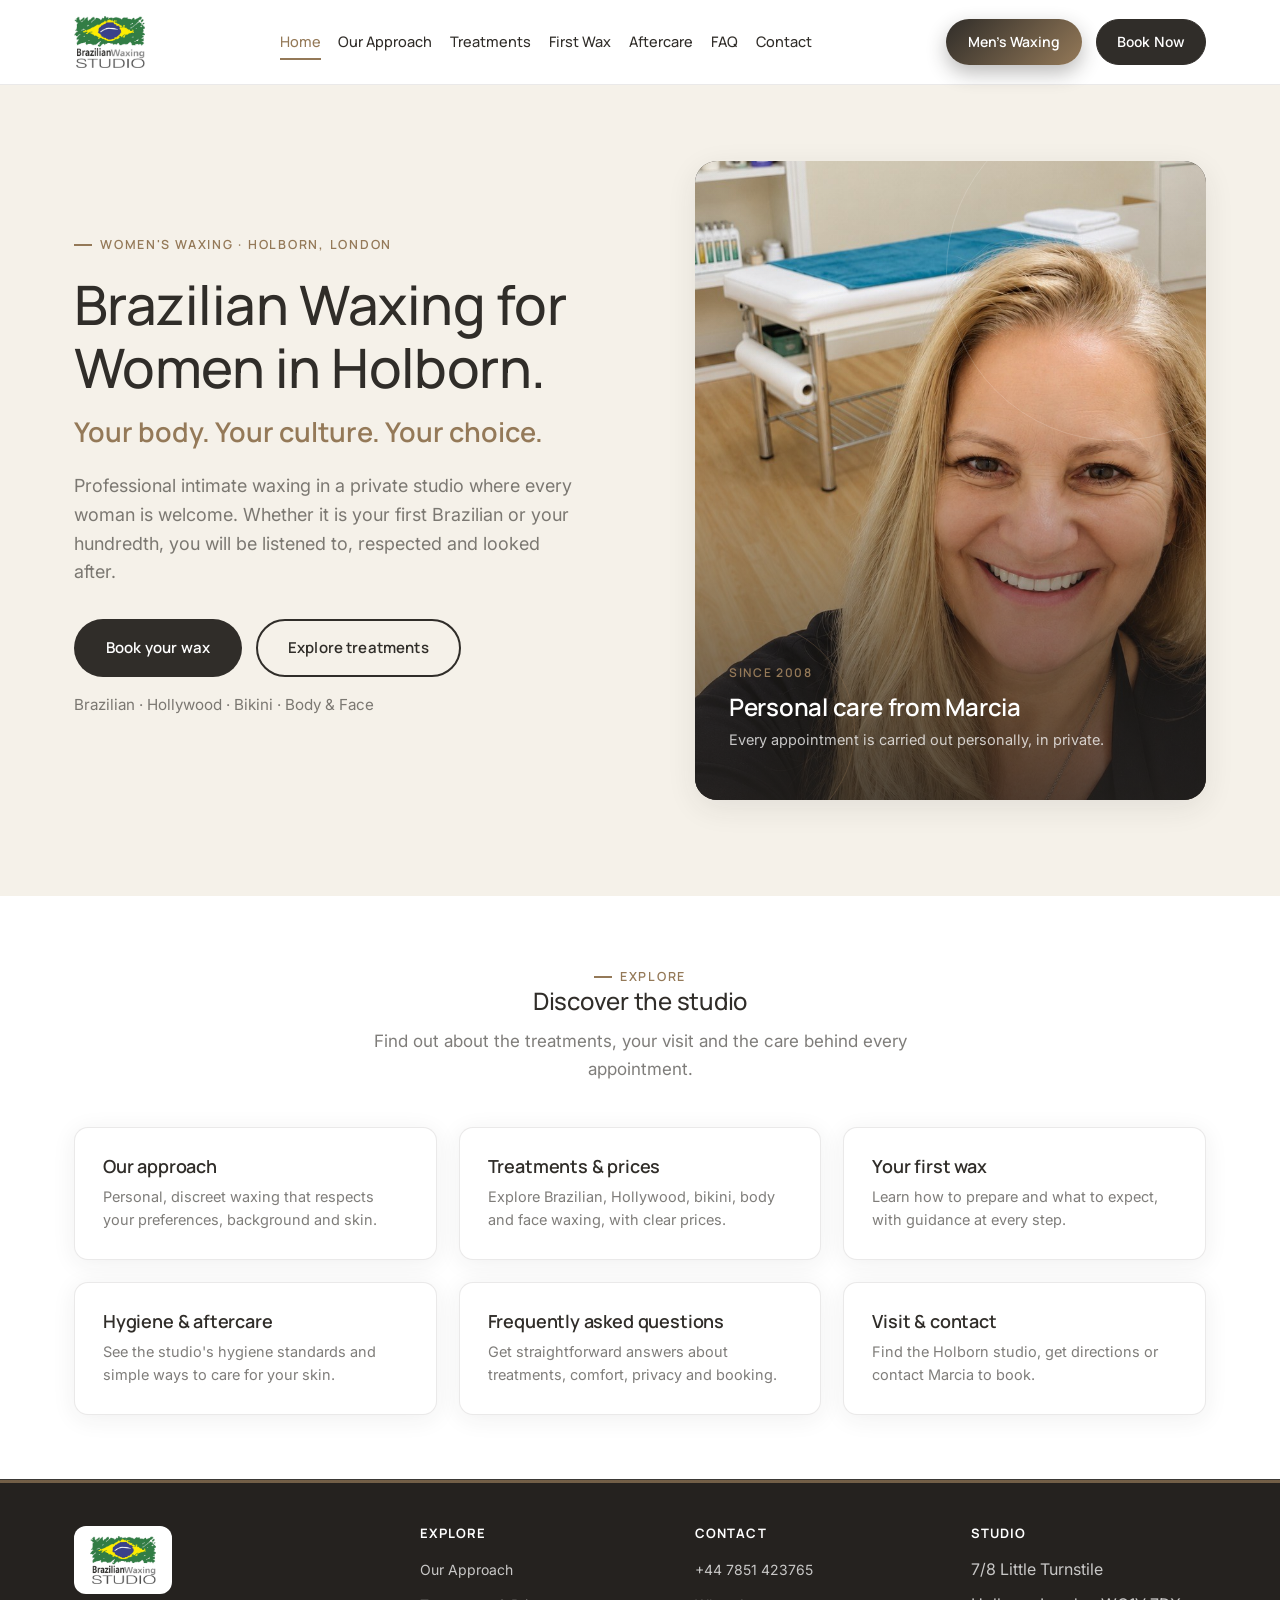
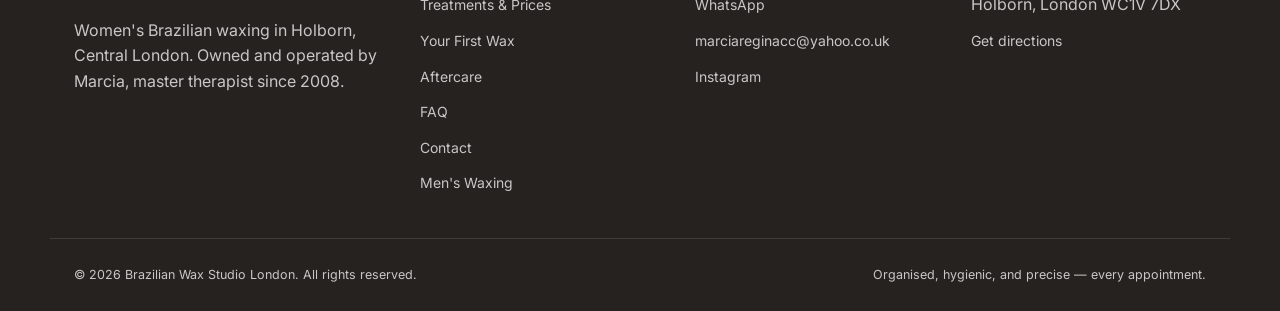
==== commit 4b865a83: "Atualiza o site" ====
--- a/site-feminino/index.html
+++ b/site-feminino/index.html
@@ -11,17 +11,17 @@
 
 <header class="site-header">
   <div class="container nav-row">
-    <a href="#top" class="logo" aria-label="Brazilian Wax Studio — home">
+    <a href="index.html" class="logo" aria-label="Brazilian Wax Studio — home">
       <img src="assets/logo.png" alt="Brazilian Wax Studio" width="72" height="52">
     </a>
     <nav class="nav-links" id="nav-links">
-      <a href="#top" class="active">Home</a>
-      <a href="#approach">Our Approach</a>
-      <a href="#treatments">Treatments</a>
-      <a href="#first-wax">First Wax</a>
-      <a href="#aftercare">Aftercare</a>
-      <a href="#faq">FAQ</a>
-      <a href="#visit">Contact</a>
+      <a href="index.html" class="active">Home</a>
+      <a href="approach.html">Our Approach</a>
+      <a href="treatments.html">Treatments</a>
+      <a href="first-wax.html">First Wax</a>
+      <a href="aftercare.html">Aftercare</a>
+      <a href="faq.html">FAQ</a>
+      <a href="contact.html">Contact</a>
     </nav>
     <div class="nav-cta">
       <a href="https://guicracco.github.io/Brazilian-Wax-Studio/" class="nav-men-btn"><span>Men's Waxing</span></a>
@@ -42,7 +42,7 @@
       <p class="lede">Professional intimate waxing in a private studio where every woman is welcome. Whether it is your first Brazilian or your hundredth, you will be listened to, respected and looked after.</p>
       <div class="hero-ctas">
         <a href="https://wa.me/447851423765" class="btn btn-primary" target="_blank" rel="noopener">Book your wax</a>
-        <a href="#treatments" class="btn btn-outline">Explore treatments</a>
+        <a href="treatments.html" class="btn btn-outline">Explore treatments</a>
       </div>
       <p class="hero-treatments" style="margin-top:16px; color:var(--charcoal-60);">Brazilian · Hollywood · Bikini · Body &amp; Face</p>
     </div>
@@ -59,250 +59,20 @@
   </div>
 </section>
 
-<div class="tagline-band">
-  <div class="container">
-    <p>TRAINED IN BRAZIL &amp; PORTUGAL · WAXING IN LONDON SINCE 2008</p>
-  </div>
-</div>
-
 <section class="section section--tight">
   <div class="container">
     <div class="section-head center">
-      <h2>Experience. Privacy. Respect.</h2>
+      <span class="eyebrow">Explore</span>
+      <h2>Discover the studio</h2>
+      <p>Find out about the treatments, your visit and the care behind every appointment.</p>
     </div>
-    <div class="trust-grid trust-grid--3">
-      <div class="trust-item"><svg viewBox="0 0 24 24" width="30" height="30" fill="none" stroke="#947958" stroke-width="1.6" stroke-linecap="round" stroke-linejoin="round" aria-hidden="true"><rect x="3" y="4" width="18" height="18" rx="2"></rect><path d="M16 2v4M8 2v4M3 10h18M9 16l2 2 4-4"></path></svg><h3>Since 2008</h3><p>London experience</p></div>
-      <div class="trust-item"><svg viewBox="0 0 24 24" width="30" height="30" fill="none" stroke="#947958" stroke-width="1.6" stroke-linecap="round" stroke-linejoin="round" aria-hidden="true"><rect x="5" y="11" width="14" height="10" rx="2"></rect><path d="M8 11V7a4 4 0 0 1 8 0v4"></path></svg><h3>Private studio</h3><p>Discreet and unhurried</p></div>
-      <div class="trust-item"><svg viewBox="0 0 24 24" width="30" height="30" fill="none" stroke="#947958" stroke-width="1.6" stroke-linecap="round" stroke-linejoin="round" aria-hidden="true"><path d="M12 22s8-4 8-10V5l-8-3-8 3v7c0 6 8 10 8 10z"></path><path d="M9 12l2 2 4-4"></path></svg><h3>Every woman welcome</h3><p>No judgement, no assumptions</p></div>
-    </div>
-  </div>
-</section>
-
-<section class="section section--slate section--tight" id="approach">
-  <div class="container">
-    <div class="section-head center">
-      <span class="eyebrow">My approach</span>
-      <h2>Beauty without assumptions.</h2>
-      <p>Holborn is home to women who work, study, live and travel here from all over the world. Intimate waxing means different things to different women, and I believe a studio in this part of London should understand that.</p>
-      <p>You do not have to explain your background, defend your preferences or feel embarrassed about your body to receive excellent care. Your nationality, religion, age or appearance never tells me what you want. I ask, I explain, and I respect your decisions.</p>
-    </div>
-    <div class="grid-3">
-      <div class="card"><h3>Your choice, your shape</h3><p>A natural look, a tidy bikini line, a Brazilian with a strip left at the front, or a Hollywood. There is no standard you need to follow and no choice you need to justify.</p></div>
-      <div class="card"><h3>Modesty and privacy</h3><p>If you have personal, cultural or religious preferences, tell me before your appointment. We will talk it through and agree how to proceed. Your details and your treatment stay discreet.</p></div>
-      <div class="card"><h3>Every skin and hair type</h3><p>Coarse, fine, curly, sensitive, prone to ingrown hairs: I take your skin and hair into account and never assume one technique suits everyone.</p></div>
-    </div>
-    <p class="reassure" style="margin-top:34px;">You are always welcome to say: "Please explain what you are doing." "I would like a quieter appointment." "Could we pause for a moment?"</p>
-  </div>
-</section>
-
-<section class="section" id="treatments">
-  <div class="container">
-    <div class="section-head center">
-      <span class="eyebrow">Services &amp; prices</span>
-      <h2>Women's Treatments &amp; Prices</h2>
-      <p>Not sure which wax to choose? Tell me the result you would like and I will explain the options in plain language. Everything is agreed with you before we begin.</p>
-    </div>
-
-    <div class="grid-2" style="margin-bottom:34px;">
-      <div class="card"><h3>Brazilian Wax</h3><p>Removes most intimate hair while letting you keep a strip, triangle or another agreed shape at the front.</p></div>
-      <div class="card"><h3>Hollywood Wax</h3><p>Complete hair removal from the agreed intimate areas, for a fully smooth finish.</p></div>
-      <div class="card"><h3>Bikini Line</h3><p>A neat tidy of the hair outside your underwear line, leaving the rest untouched.</p></div>
-      <div class="card"><h3>Deep Bikini</h3><p>A more defined finish, with extra hair removed along the sides and upper area.</p></div>
-    </div>
-
-    <div class="price-grid">
-      <div class="price-card">
-        <div class="price-card__head">
-          <h3>Intimate</h3>
-          <svg viewBox="0 0 24 24" fill="none" stroke="currentColor" stroke-width="2" stroke-linecap="round" stroke-linejoin="round"><path d="M12 2l2.4 7.4H22l-6 4.4 2.3 7.2L12 16.6 5.7 21l2.3-7.2L2 9.4h7.6z"></path></svg>
-        </div>
-        <div class="price-list">
-          <div class="price-row"><span class="name">Full Female Brazilian</span><span class="amount">£45.00</span></div>
-          <div class="price-row"><span class="name">Full Female Hollywood</span><span class="amount">£50.00</span></div>
-          <div class="price-row"><span class="name">Bikini Line</span><span class="amount">£25.00</span></div>
-          <div class="price-row"><span class="name">Deep Bikini</span><span class="amount">£35.00</span></div>
-        </div>
-      </div>
-      <div class="price-card">
-        <div class="price-card__head">
-          <h3>Body &amp; Face</h3>
-          <svg viewBox="0 0 24 24" fill="none" stroke="currentColor" stroke-width="2" stroke-linecap="round" stroke-linejoin="round"><path d="M12 2l2.4 7.4H22l-6 4.4 2.3 7.2L12 16.6 5.7 21l2.3-7.2L2 9.4h7.6z"></path></svg>
-        </div>
-        <div class="price-list">
-          <div class="price-row"><span class="name">Full Legs</span><span class="amount">£40.00</span></div>
-          <div class="price-row"><span class="name">Half Legs</span><span class="amount">£25.00</span></div>
-          <div class="price-row"><span class="name">Full Arms</span><span class="amount">£25.00</span></div>
-          <div class="price-row"><span class="name">Underarms</span><span class="amount">£12.00</span></div>
-          <div class="price-row"><span class="name">Eyebrow Shaping</span><span class="amount">£12.00</span></div>
-          <div class="price-row"><span class="name">Upper Lip</span><span class="amount">£10.00</span></div>
-          <div class="price-row"><span class="name">Full Face</span><span class="amount">£35.00</span></div>
-        </div>
-      </div>
-    </div>
-
-    <p class="price-note" style="justify-content:center; margin-top:30px;">
-      <svg viewBox="0 0 24 24" fill="none" stroke="currentColor" stroke-width="2" stroke-linecap="round" stroke-linejoin="round"><circle cx="12" cy="12" r="10"></circle><path d="M12 16v-4M12 8h.01"></path></svg>
-      Prices may vary slightly depending on hair growth. Call +44 7851 423765 for an exact quote.
-    </p>
-    <div class="hero-ctas flex-center" style="margin-top:26px;">
-      <a href="https://wa.me/447851423765" class="btn btn-primary" target="_blank" rel="noopener">Book your appointment</a>
-    </div>
-  </div>
-</section>
-
-<section class="section section--slate section--tight">
-  <div class="container">
-    <div class="section-head center">
-      <span class="eyebrow">Our signature method</span>
-      <h2>The 3-Step Waxing Technique</h2>
-      <p>Every appointment follows the same careful process I have refined over 18 years, built for hygiene, comfort and lasting results.</p>
-    </div>
-    <div class="ritual">
-      <div class="ritual-step">
-        <div class="num">1</div>
-        <h3>Pre-Wax Cleansing &amp; Preparation</h3>
-        <p>Skin is thoroughly cleansed and soothed, and prepared for waxing to minimise sensitivity and reduce the risk of irritation.</p>
-      </div>
-      <div class="ritual-step">
-        <div class="num">2</div>
-        <h3>Creamy Wax Application</h3>
-        <p>Strip wax is used for body areas; strip-less hot wax is used for sensitive intimate zones, applied with precision and care.</p>
-      </div>
-      <div class="ritual-step">
-        <div class="num">3</div>
-        <h3>Residue Removal &amp; Hydration</h3>
-        <p>All residue is carefully removed and a calming hydration lotion is applied to leave skin soft, soothed and smooth.</p>
-      </div>
-    </div>
-  </div>
-</section>
-
-<section class="section" id="first-wax">
-  <div class="container">
-    <div class="first-band">
-      <div class="section-head center">
-        <span class="eyebrow">A personal, professional approach</span>
-        <h2>Your first Brazilian wax? You are in experienced hands.</h2>
-        <p>You do not need to know the terminology or arrive knowing exactly what you want. We begin with a short conversation: your chosen treatment, the areas you would like treated, your skin and any worries. You can ask me to pause or stop at any point.</p>
-      </div>
-      <div class="grid-2">
-        <div>
-          <h3>Before your appointment</h3>
-          <ul class="checklist">
-            <li>Let your hair grow to about 6 mm (a quarter of an inch). If you have recently shaved, wait a little longer.</li>
-            <li>Arrive with clean skin and avoid heavy oils or creams on the day.</li>
-            <li>Avoid harsh exfoliation just before your visit.</li>
-            <li>Tell me about skin sensitivities, recent skin treatments, allergies or medication that may affect your skin.</li>
-          </ul>
-        </div>
-        <div>
-          <h3>Common questions</h3>
-          <ul class="checklist">
-            <li><b>Will it hurt?</b> It can be uncomfortable, especially the first time. I cannot promise a pain-free wax, but I work carefully and listen.</li>
-            <li><b>What if I feel embarrassed?</b> You do not need to apologise for your body, your hair or your questions.</li>
-            <li><b>Can I change my mind?</b> Yes, at any time, for any area.</li>
-          </ul>
-        </div>
-      </div>
-    </div>
-  </div>
-</section>
-
-<section class="section section--slate section--tight" id="hygiene">
-  <div class="container">
-    <div class="section-head center">
-      <span class="eyebrow">Hygiene &amp; safety</span>
-      <h2>Your safety comes first.</h2>
-      <p>Intimate waxing calls for high standards of hygiene, skin assessment and professional boundaries. You are always welcome to ask about my procedures or the products I use.</p>
-    </div>
-    <div class="grid-2">
-      <div class="card"><h3>A clean room, every client</h3><ul class="checklist"><li>Fresh disposable couch paper and clean towels for each client</li><li>Single-use applicators, with no double-dipping</li><li>Treatment bed and surfaces cleaned between appointments</li></ul></div>
-      <div class="card"><h3>A careful approach to your skin</h3><ul class="checklist"><li>I check your skin is suitable before waxing</li><li>Waxing is not suitable over broken, inflamed or infected skin</li><li>If in doubt, I may suggest postponing or checking with a healthcare professional</li></ul></div>
-    </div>
-  </div>
-</section>
-
-<section class="section section--tight" id="aftercare">
-  <div class="container">
-    <div class="section-head center">
-      <span class="eyebrow">Aftercare</span>
-      <h2>Looking After Your Skin Post-Wax</h2>
-      <p>Redness or slight sensitivity is normal for a short time. Simple steps keep your skin calm and smooth.</p>
-    </div>
-    <div class="aftercare-grid">
-      <div class="aftercare-card">
-        <span class="hrs">48h</span>
-        <h4>Avoid UV &amp; sunlight exposure</h4>
-        <p>Freshly waxed skin is more sensitive to sunlight. Avoid direct sun and sunbeds for 48 hours.</p>
-      </div>
-      <div class="aftercare-card">
-        <span class="hrs">24h</span>
-        <h4>Avoid saunas, hot baths &amp; sunbeds</h4>
-        <p>Heat can irritate freshly waxed skin. Stick to lukewarm showers for the first 24 hours.</p>
-      </div>
-      <div class="aftercare-card">
-        <span class="hrs">24h</span>
-        <h4>Avoid intense exercise</h4>
-        <p>Sweat and friction can irritate the skin. Take it easy for a day and wear loose, breathable clothing.</p>
-      </div>
-    </div>
-    <p class="muted text-center" style="margin-top:26px; max-width:760px; margin-left:auto; margin-right:auto;">Once your skin has settled, gentle exfoliation can help prevent ingrown hairs. Never pick or squeeze them. If you have persistent pain, spreading redness, pus or significant swelling, please seek advice from a healthcare professional. This is general guidance and does not replace medical advice.</p>
-  </div>
-</section>
-
-<section class="section section--slate section--tight" id="faq">
-  <div class="container">
-    <div class="section-head center">
-      <span class="eyebrow">FAQ</span>
-      <h2>Questions women ask most</h2>
-    </div>
-    <div class="faq-list">
-      <details><summary>What is the difference between a Brazilian and a Hollywood wax?</summary><p>A Brazilian removes most intimate hair and can leave a strip or small shape at the front if you wish. A Hollywood removes all hair from the agreed intimate areas. We confirm exactly what is included before I begin.</p></details>
-      <details><summary>I have never had a Brazilian wax. Can I still book?</summary><p>Absolutely. Many clients come for their first wax with me. I explain each step, and you can ask questions or pause whenever you need to.</p></details>
-      <details><summary>Can I keep some hair?</summary><p>Yes. You can keep a strip, a triangle or a natural look. You never need to justify your choice.</p></details>
-      <details><summary>Can I request extra privacy or discuss modesty?</summary><p>Yes. Please tell me before your appointment so we can discuss your preferences and agree what is possible.</p></details>
-      <details><summary>Will I be treated by a woman?</summary><p>Yes. Every women's appointment is carried out personally by Marcia.</p></details>
-      <details><summary>Do you understand different cultures and skin tones?</summary><p>I treat women from many backgrounds and I never assume what you want from your nationality, religion or appearance. I ask, I listen and I adapt the treatment to your skin and hair.</p></details>
-      <details><summary>What if my skin is sensitive?</summary><p>Let me know about sensitivity, ingrown hairs, previous irritation or recent skin treatments. I will tell you honestly whether waxing is suitable and how to approach it.</p></details>
-      <details><summary>Can I have a wax during my period?</summary><p>It is possible, but skin can be more sensitive at that time. Tell me when you book and we will decide together.</p></details>
-      <details><summary>Can I book if English is not my first language?</summary><p>Of course. I am Brazilian and also speak Portuguese. If you would like simpler explanations or extra time to talk things through, just say so.</p></details>
-      <details><summary>How long will the results last?</summary><p>It varies with your hair growth cycle, but many clients enjoy smooth results for around three to four weeks, with finer regrowth over time.</p></details>
-      <details><summary>What if I feel uncomfortable during the appointment?</summary><p>Tell me straight away. We can pause, adjust or stop, and you stay in control throughout.</p></details>
-      <details><summary>How much does a Brazilian wax cost?</summary><p>A Full Female Brazilian is £45 and a Full Female Hollywood is £50. See the price list above for everything else.</p></details>
-    </div>
-  </div>
-</section>
-
-<section class="section" id="visit">
-  <div class="container">
-    <div class="section-head center">
-      <span class="eyebrow">Visit the studio</span>
-      <h2>Find Us in Holborn</h2>
-      <p>7/8 Little Turnstile, Holborn, London WC1V 7DX</p>
-    </div>
-    <div class="location-media">
-      <img src="assets/studio-entrance.jpg" alt="Entrance to Brazilian Wax Studio" class="studio-photo">
-      <div class="location-info">
-        <span class="eyebrow">Studio address</span>
-        <h3>Brazilian Wax Studio</h3>
-        <p>7/8 Little Turnstile<br>Holborn, London WC1V 7DX</p>
-        <div class="hero-ctas">
-          <a class="btn btn-outline" href="https://www.google.com/maps/dir/?api=1&amp;destination=7%2F8+Little+Turnstile%2C+Holborn%2C+London+WC1V+7DX" target="_blank" rel="noopener">Get directions</a>
-          <a class="btn btn-primary" href="https://wa.me/447851423765" target="_blank" rel="noopener">Contact to book</a>
-        </div>
-      </div>
-    </div>
-  </div>
-</section>
-
-<section class="section section--navy section--tight">
-  <div class="container text-center">
-    <span class="eyebrow" style="color:var(--gold);">Ready to book?</span>
-    <h2 class="mt-lg" style="margin-top:14px;">You do not have to fit in to feel welcome.</h2>
-    <p class="cta-sub">Private. Professional. Personal.</p>
-    <div class="hero-ctas flex-center mt-lg">
-      <a href="https://wa.me/447851423765" class="btn btn-gold" target="_blank" rel="noopener">Book via WhatsApp</a>
-      <a href="tel:+447851423765" class="btn btn-outline">Call +44 7851 423765</a>
+    <div class="link-cards">
+      <a class="card" href="approach.html"><h3>Our approach</h3><p>Personal, discreet waxing that respects your preferences, background and skin.</p></a>
+      <a class="card" href="treatments.html"><h3>Treatments &amp; prices</h3><p>Explore Brazilian, Hollywood, bikini, body and face waxing, with clear prices.</p></a>
+      <a class="card" href="first-wax.html"><h3>Your first wax</h3><p>Learn how to prepare and what to expect, with guidance at every step.</p></a>
+      <a class="card" href="aftercare.html"><h3>Hygiene &amp; aftercare</h3><p>See the studio's hygiene standards and simple ways to care for your skin.</p></a>
+      <a class="card" href="faq.html"><h3>Frequently asked questions</h3><p>Get straightforward answers about treatments, comfort, privacy and booking.</p></a>
+      <a class="card" href="contact.html"><h3>Visit &amp; contact</h3><p>Find the Holborn studio, get directions or contact Marcia to book.</p></a>
     </div>
   </div>
 </section>
@@ -318,11 +88,12 @@
     <div class="footer-col">
       <h4>Explore</h4>
       <ul>
-        <li><a href="#approach">Our Approach</a></li>
-        <li><a href="#treatments">Treatments &amp; Prices</a></li>
-        <li><a href="#first-wax">Your First Wax</a></li>
-        <li><a href="#aftercare">Aftercare</a></li>
-        <li><a href="#faq">FAQ</a></li>
+        <li><a href="approach.html">Our Approach</a></li>
+        <li><a href="treatments.html">Treatments &amp; Prices</a></li>
+        <li><a href="first-wax.html">Your First Wax</a></li>
+        <li><a href="aftercare.html">Aftercare</a></li>
+        <li><a href="faq.html">FAQ</a></li>
+        <li><a href="contact.html">Contact</a></li>
         <li><a href="https://guicracco.github.io/Brazilian-Wax-Studio/">Men's Waxing</a></li>
       </ul>
     </div>
--- a/site-feminino/style.css
+++ b/site-feminino/style.css
@@ -1,1023 +1,1023 @@
-/* ============================================================
-   BRAZILIAN WAX STUDIO LONDON — DESIGN SYSTEM
-   Palette:
-     --green   #947958  Brazilian Emerald (primary)
-     --gold    #947958  Bright Gold (secondary)
-     --navy    #302D29  Royal Navy (deep accent)
-     --white   #FFFFFF
-     --slate   #F5F1E9  soft background
-     --charcoal#302D29  body text
-   Type:
-     Display  — 'Manrope'  (bold, geometric, confident)
-     Body     — 'Inter'    (clean, highly legible)
-   Signature: the "wax-strip peel" divider — a soft diagonal
-   cut that appears between sections, echoing the strip-wax
-   removal motion the whole studio is built on.
-   ============================================================ */
-
-@import url('https://fonts.googleapis.com/css2?family=Manrope:wght@400;500;600&family=Inter:wght@400;500;600&display=swap');
-
-:root{
-  --green:  #947958;
-  --green-dark: #7a6247;
-  --gold:   #947958;
-  --navy:   #302D29;
-  --white:  #FFFFFF;
-  --slate:  #F5F1E9;
-  --charcoal: #302D29;
-  --charcoal-60: rgba(48,45,41,.62);
-  --border: rgba(48,45,41,.10);
-
-  --font-display: 'Manrope', system-ui, sans-serif;
-  --font-body: 'Inter', system-ui, sans-serif;
-
-  --container: 1180px;
-  --radius: 14px;
-  --shadow-soft: 0 4px 24px rgba(48,45,41,.07);
-  --shadow-card: 0 8px 30px rgba(48,45,41,.09);
-}
-
-*,*::before,*::after{ box-sizing: border-box; }
-html{ scroll-behavior: smooth; }
-html,body{ margin:0; padding:0; }
-body{
-  font-family: var(--font-body);
-  color: var(--charcoal);
-  background: var(--white);
-  line-height: 1.6;
-  font-size: 16px;
-  -webkit-font-smoothing: antialiased;
-  padding-bottom: 64px; /* room for mobile sticky CTA */
-}
-@media (min-width: 861px){ body{ padding-bottom: 0; } }
-
-img{ max-width:100%; display:block; }
-a{ color: inherit; text-decoration: none; }
-ul{ list-style:none; margin:0; padding:0; }
-button{ font-family: inherit; cursor:pointer; }
-
-:focus-visible{
-  outline: 3px solid var(--gold);
-  outline-offset: 2px;
-}
-
-@media (prefers-reduced-motion: reduce){
-  *{ animation-duration: 0.001ms !important; animation-iteration-count: 1 !important; transition-duration: 0.001ms !important; scroll-behavior: auto !important; }
-}
-
-/* ---------- Scroll reveal (fade + rise on entry) ---------- */
-.reveal-target{
-  opacity: 0;
-  transform: translateY(26px);
-  transition: opacity .7s cubic-bezier(.22,.61,.36,1), transform .7s cubic-bezier(.22,.61,.36,1);
-  transition-delay: var(--reveal-delay, 0s);
-}
-.reveal-target.is-visible{ opacity: 1; transform: translateY(0); }
-
-/* ---------- Back to top button ---------- */
-.back-to-top{
-  position: fixed;
-  right: 22px;
-  bottom: 88px;
-  width: 46px; height: 46px;
-  border-radius: 50%;
-  background: var(--navy);
-  color: var(--white);
-  display:flex; align-items:center; justify-content:center;
-  box-shadow: 0 10px 24px rgba(48,45,41,.30);
-  border: none;
-  z-index: 199;
-  opacity: 0;
-  transform: translateY(10px) scale(.9);
-  pointer-events: none;
-  transition: opacity .25s ease, transform .25s ease, background .2s ease;
-}
-.back-to-top.show{ opacity:1; transform: translateY(0) scale(1); pointer-events:auto; }
-.back-to-top:hover{ background: var(--green); }
-.back-to-top svg{ width:20px; height:20px; }
-@media (min-width: 861px){ .back-to-top{ bottom: 28px; } }
-
-.container{
-  max-width: var(--container);
-  margin: 0 auto;
-  padding: 0 24px;
-}
-
-h1,h2,h3,h4{
-  font-family: var(--font-display);
-  color: var(--navy);
-  line-height: 1.15;
-  margin: 0;
-  letter-spacing: -0.01em;
-}
-h1{ font-weight:600; }
-h2{ font-weight:600; }
-h3{ font-weight:600; }
-
-.eyebrow{
-  display:inline-flex;
-  align-items:center;
-  gap:8px;
-  font-family: var(--font-display);
-  font-weight:600;
-  font-size: 12.5px;
-  letter-spacing: 0.14em;
-  text-transform: uppercase;
-  color: var(--green);
-}
-.eyebrow::before{
-  content:"";
-  width: 18px;
-  height: 2px;
-  background: var(--gold);
-  display:inline-block;
-}
-
-.section{
-  padding: 88px 0;
-  position: relative;
-}
-.section--tight{ padding: 64px 0; }
-.section--slate{ background: var(--slate); }
-.section--navy{
-  background:
-    radial-gradient(700px 320px at 15% 0%, rgba(148,121,88,.10), transparent 60%),
-    var(--navy);
-  color: rgba(255,255,255,.92);
-  padding: 56px 0;
-}
-.section--navy h2, .section--navy h3{ color: var(--white); }
-@media (max-width: 640px){
-  .section--navy{ padding: 44px 0; }
-  .section--navy .btn{ padding: 13px 22px; font-size: 14px; }
-}
-
-.section-head{
-  max-width: 640px;
-  margin: 0 0 44px;
-}
-.section-head.center{ margin-left:auto; margin-right:auto; text-align:center; }
-.section-head p{
-  color: var(--charcoal-60);
-  font-size: 17px;
-  margin-top: 14px;
-}
-.section--navy .section-head p{ color: rgba(255,255,255,.72); }
-
-/* ---------- Signature divider: the wax-strip peel ---------- */
-.peel-divider{
-  height: 46px;
-  width: 100%;
-  overflow: hidden;
-  line-height: 0;
-}
-.peel-divider svg{ width: 100%; height: 100%; display:block; }
-
-/* ---------- Buttons ---------- */
-.btn{
-  display:inline-flex;
-  align-items:center;
-  justify-content:center;
-  gap:10px;
-  padding: 15px 30px;
-  border-radius: 999px;
-  font-family: var(--font-display);
-  font-weight:600;
-  font-size: 15px;
-  letter-spacing: 0.01em;
-  border: 2px solid transparent;
-  transition: transform .18s ease, box-shadow .18s ease, background .18s ease, color .18s ease;
-  white-space: nowrap;
-}
-.btn:hover{ transform: translateY(-2px); }
-.btn-primary{
-  background: var(--green);
-  color: var(--white);
-  box-shadow: 0 10px 24px rgba(148,121,88,.28);
-}
-.btn-primary:hover{ background: var(--green-dark); }
-.btn-gold{
-  background: var(--gold);
-  color: var(--navy);
-  box-shadow: 0 10px 24px rgba(148,121,88,.30);
-}
-.btn-outline{
-  background: transparent;
-  border-color: currentColor;
-  color: var(--navy);
-}
-.btn-outline:hover{ background: var(--navy); color: var(--white); }
-.section--navy .btn-outline{ color: var(--white); }
-.section--navy .btn-outline:hover{ background: var(--white); color: var(--navy); }
-.map-cta{
-  border-color: rgba(48,45,41,.18);
-  background: rgba(255,255,255,.55);
-  backdrop-filter: blur(3px);
-}
-.map-cta:hover{ background: var(--navy); border-color: var(--navy); }
-.btn-block{ width:100%; }
-.btn-whatsapp{
-  background: #25D366;
-  color: var(--white);
-  box-shadow: 0 10px 24px rgba(37,211,102,.32);
-}
-.btn-whatsapp svg{ width:18px; height:18px; flex-shrink:0; }
-.btn-whatsapp:hover{ background: #1DA851; }
-
-/* ---------- Header / Nav ---------- */
-.site-header{
-  position: sticky;
-  top: 0;
-  z-index: 100;
-  background: rgba(255,255,255,.92);
-  backdrop-filter: saturate(180%) blur(10px);
-  border-bottom: 1px solid var(--border);
-  transition: transform .28s ease;
-}
-.site-header.header--hidden{ transform: translateY(-100%); }
-.nav-row{
-  display:flex;
-  align-items:center;
-  justify-content:space-between;
-  gap: 20px;
-  height: 84px;
-}
-.logo{
-  font-family: var(--font-display);
-  font-size: 21px;
-  line-height: 1.05;
-  display:flex;
-  flex-direction:column;
-  flex-shrink: 0;
-  letter-spacing: -0.01em;
-}
-.logo .l1{ font-weight:600; color:var(--charcoal); }
-.logo .l1 span{ font-weight:500; color:#947958; margin-left:2px; }
-.logo .l2{ font-weight:600; color:var(--charcoal); text-transform:uppercase; letter-spacing:.32em; font-size:11.5px; margin-top:3px; }
-
-.nav-links{
-  display:flex;
-  align-items:center;
-  justify-content: center;
-  flex: 1;
-  gap: clamp(12px, 1.4vw, 20px);
-}
-.nav-links a{
-  font-family: var(--font-display);
-  font-weight:500;
-  font-size: 14.5px;
-  color: var(--charcoal);
-  position: relative;
-  padding: 6px 0;
-  white-space: nowrap;
-}
-.nav-links a.active{ color: var(--green); }
-.nav-links a::after{
-  content:"";
-  position:absolute; left:0; right:100%; bottom:0;
-  height:2px; background: var(--green);
-  transition: right .2s ease;
-}
-.nav-links a:hover::after, .nav-links a.active::after{ right:0; }
-
-.nav-cta{ display:flex; align-items:center; gap:14px; flex-shrink:0; }
-.nav-call{
-  display:flex; align-items:center; gap:8px;
-  font-family: var(--font-display); font-weight:600; font-size:14.5px;
-  color: var(--navy);
-}
-.nav-call svg{ width:17px; height:17px; flex-shrink:0; }
-
-.nav-toggle{
-  display:none;
-  background:none; border:none; padding:8px;
-}
-.nav-toggle svg{ width:26px; height:26px; }
-
-/* ---------- Women's Waxing CTA button (header) ---------- */
-.nav-women-btn{
-  display:flex; align-items:center; gap:9px;
-  padding: 12px 22px;
-  border-radius: 999px;
-  background: linear-gradient(135deg, #302D29, #302D29);
-  color: var(--white);
-  font-family: var(--font-display); font-weight:600; font-size:14px;
-  white-space: nowrap;
-  box-shadow: 0 8px 20px rgba(219,39,119,.32);
-  transition: transform .18s ease, box-shadow .18s ease;
-}
-.nav-women-btn svg{ width:16px; height:16px; flex-shrink:0; }
-.nav-women-btn:hover{ transform: translateY(-2px); box-shadow: 0 12px 26px rgba(219,39,119,.42); color: var(--white); }
-@media (max-width: 560px){
-  .nav-women-btn{ padding: 8px 10px; font-size:12px; gap:5px; }
-  .nav-women-btn svg{ width:14px; height:14px; }
-}
-
-/* ---------- Men's Waxing CTA button (header) ---------- */
-.nav-men-btn{
-  display:flex; align-items:center; gap:9px;
-  padding: 12px 22px;
-  border-radius: 999px;
-  background: linear-gradient(135deg, var(--navy), var(--green));
-  color: var(--white);
-  font-family: var(--font-display); font-weight:600; font-size:14px;
-  white-space: nowrap;
-  box-shadow: 0 8px 20px rgba(48,45,41,.32);
-  transition: transform .18s ease, box-shadow .18s ease;
-}
-.nav-men-btn svg{ width:16px; height:16px; flex-shrink:0; }
-.nav-men-btn:hover{ transform: translateY(-2px); box-shadow: 0 12px 26px rgba(48,45,41,.42); color: var(--white); }
-@media (max-width: 560px){
-  .nav-men-btn{ padding: 8px 10px; font-size:12px; gap:5px; }
-  .nav-men-btn svg{ width:14px; height:14px; }
-}
-
-/* ---------- Back button (used on femenino.html to return home) ---------- */
-.nav-back-btn{
-  display:flex; align-items:center; gap:9px;
-  padding: 12px 22px;
-  border-radius: 999px;
-  background: var(--white);
-  border: 1.5px solid var(--green);
-  color: var(--green);
-  font-family: var(--font-display); font-weight:600; font-size:14px;
-  white-space: nowrap;
-  transition: transform .18s ease, background .18s ease, color .18s ease;
-}
-.nav-back-btn svg{ width:16px; height:16px; flex-shrink:0; }
-.nav-back-btn:hover{ transform: translateY(-2px); background: var(--green); color: var(--white); }
-@media (max-width: 560px){
-  .nav-back-btn{ padding: 11px 14px; }
-}
-
-/* Floating back button — always visible on mobile so it's obvious how to
-   leave the Women's Waxing page and return home, even mid-scroll */
-.floating-back-btn{ display:none; }
-@media (max-width: 860px){
-  .floating-back-btn{
-    display:flex; align-items:center; justify-content:center;
-    position: fixed;
-    left: 16px; top: 96px;
-    width: 44px; height:44px;
-    border-radius: 50%;
-    background: rgba(255,255,255,.95);
-    border: 1.5px solid var(--border);
-    box-shadow: var(--shadow-soft);
-    z-index: 150;
-    color: var(--navy);
-  }
-  .floating-back-btn svg{ width:20px; height:20px; }
-}
-
-@media (max-width: 1180px){
-  .nav-links{
-    position: fixed;
-    inset: 84px 0 auto 0;
-    background: var(--white);
-    flex-direction: column;
-    align-items: flex-start;
-    gap: 0;
-    padding: 8px 24px 20px;
-    border-bottom: 1px solid var(--border);
-    box-shadow: var(--shadow-soft);
-    transform: translateY(-8px);
-    opacity: 0;
-    pointer-events: none;
-    transition: transform .2s ease, opacity .2s ease;
-  }
-  .nav-links.open{ transform: translateY(0); opacity: 1; pointer-events: auto; }
-  .nav-links a{ width:100%; padding: 13px 0; border-bottom: 1px solid var(--border); }
-  .nav-links a::after{ display:none; }
-  .nav-call span{ display:none; }
-  .nav-toggle{ display:inline-flex; }
-}
-@media (min-width: 1181px){
-  .nav-links{ display:flex !important; }
-}
-
-@media (max-width: 560px){
-  .site-header .container{ padding-left:16px; padding-right:16px; }
-  .logo{ font-size:18px; }
-  .nav-cta{ gap:6px; }
-  .nav-men-btn, .nav-women-btn{
-    width:34px;
-    height:34px;
-    justify-content:center;
-    padding:0;
-  }
-  .nav-men-btn span, .nav-women-btn span{
-    position:absolute;
-    width:1px;
-    height:1px;
-    padding:0;
-    margin:-1px;
-    overflow:hidden;
-    clip:rect(0, 0, 0, 0);
-    white-space:nowrap;
-    border:0;
-  }
-  .nav-toggle{ padding:6px; }
-}
-
-/* ---------- Mobile sticky call/whatsapp bar ---------- */
-.mobile-cta-bar{
-  display:none;
-}
-@media (max-width: 860px){
-  .mobile-cta-bar{
-    display:flex;
-    position: fixed;
-    left:0; right:0; bottom:0;
-    z-index: 200;
-    height: 64px;
-  }
-  .mobile-cta-bar a{
-    flex:1;
-    display:flex; align-items:center; justify-content:center; gap:9px;
-    font-family: var(--font-display); font-weight:600; font-size:14.5px;
-  }
-  .mobile-cta-bar a svg{ width:18px; height:18px; }
-  .mobile-cta-bar .call{ display:none; }
-  .mobile-cta-bar .whatsapp{ flex:1; background: var(--green); color:var(--white); }
-}
-
-/* ---------- Hero ---------- */
-.hero{
-  position: relative;
-  padding: 76px 0 96px;
-  background:
-    radial-gradient(1100px 480px at 82% -10%, rgba(148,121,88,.10), transparent 60%),
-    radial-gradient(900px 420px at 10% 110%, rgba(148,121,88,.12), transparent 60%),
-    var(--white);
-  overflow: hidden;
-}
-.hero-grid{
-  display:grid;
-  grid-template-columns: 1.05fr .95fr;
-  gap: 56px;
-  align-items:center;
-}
-@media (max-width: 900px){ .hero-grid{ grid-template-columns: 1fr; } }
-
-.hero h1{
-  font-size: clamp(2.1rem, 4.4vw, 3.4rem);
-  margin-top: 18px;
-}
-.hero .lede{
-  font-size: 18px;
-  color: var(--charcoal-60);
-  max-width: 46ch;
-  margin-top: 18px;
-}
-.hero-ctas{ display:flex; gap:14px; flex-wrap:wrap; margin-top: 32px; }
-.hero-badges{
-  display:flex; gap:22px; flex-wrap:wrap;
-  margin-top: 44px;
-  padding-top: 28px;
-  border-top: 1px solid var(--border);
-}
-.hero-badge{ display:flex; flex-direction:column; }
-.hero-badge b{ font-family: var(--font-display); font-size: 26px; color: var(--navy); }
-.hero-badge span{ font-size: 13px; color: var(--charcoal-60); }
-
-.hero-visual{
-  position: relative;
-  border-radius: 22px;
-  overflow:hidden;
-  aspect-ratio: 4/5;
-  background: linear-gradient(155deg, var(--navy), #25221f 60%, var(--green-dark));
-  box-shadow: var(--shadow-card);
-}
-.hero-visual__image{
-  position:absolute;
-  inset:0;
-  width:100%;
-  height:100%;
-  object-fit:cover;
-  object-position:center 62%;
-}
-.hero-visual--photo::after{
-  content:"";
-  position:absolute;
-  inset:0;
-  background:linear-gradient(180deg, rgba(37,34,31,.04) 35%, rgba(37,34,31,.76) 100%);
-  pointer-events:none;
-}
-.hero-visual .ring{
-  position:absolute; z-index:1; border-radius:50%; border:1.5px solid rgba(255,255,255,.16);
-  animation: float-ring 7s ease-in-out infinite;
-}
-.hero-visual .ring--1{ width:340px; height:340px; top:-60px; right:-80px; }
-.hero-visual .ring--2{ width:220px; height:220px; bottom:-40px; left:-60px; border-color: rgba(148,121,88,.3); animation-delay: -3.2s; }
-@keyframes float-ring{
-  0%, 100%{ transform: translateY(0) scale(1); }
-  50%{ transform: translateY(-14px) scale(1.03); }
-}
-.hero-visual .droplet{
-  position:absolute;
-  width: 64px; height: 64px;
-  background: var(--gold);
-  border-radius: 50% 50% 50% 0;
-  transform: rotate(45deg);
-  opacity:.9;
-}
-.hero-visual .content{
-  position:absolute; z-index:2; inset:0;
-  display:flex; flex-direction:column; justify-content:flex-end;
-  padding: 34px;
-  color: var(--white);
-}
-.hero-visual .content .tag{
-  font-family: var(--font-display); font-weight:600;
-  text-transform:uppercase; letter-spacing:.14em; font-size:12px;
-  color: var(--gold);
-}
-.hero-visual .content h3{ color:var(--white); font-size: 24px; margin-top:10px; }
-.hero-visual .content p{ color: rgba(255,255,255,.75); font-size:14.5px; margin-top:8px; }
-.studio-photo{
-  width:100%;
-  max-height:420px;
-  object-fit:cover;
-  object-position:center 18%;
-}
-.location-media{
-  display:grid;
-  grid-template-columns:1fr 1fr;
-  gap:24px;
-}
-.location-media .studio-photo{
-  height:420px;
-  max-height:none;
-  border-radius:var(--radius);
-  box-shadow:var(--shadow-soft);
-}
-.location-info{
-  display:flex;
-  flex-direction:column;
-  justify-content:center;
-  align-items:flex-start;
-  gap:14px;
-  padding:32px;
-  border:1px solid var(--border);
-  border-radius:var(--radius);
-  background:var(--white);
-  box-shadow:var(--shadow-soft);
-}
-.location-info h3{ font-size:24px; }
-.location-info p{ margin:0; color:var(--charcoal-60); }
-.location-info .hero-ctas{ margin-top:8px; }
-@media (max-width:760px){
-  .location-media{ grid-template-columns:1fr; }
-}
-
-/* ---------- Credentials strip ---------- */
-.cred-strip{
-  border-top: 1px solid var(--border);
-  border-bottom: 1px solid var(--border);
-  background: var(--slate);
-}
-.cred-row{
-  display:grid;
-  grid-template-columns: repeat(3, 1fr);
-  gap: 28px;
-  padding: 30px 0;
-}
-@media (max-width: 760px){ .cred-row{ grid-template-columns: 1fr; gap:18px; } }
-.cred-item{ display:flex; align-items:flex-start; gap:14px; }
-.cred-item svg{ width:26px; height:26px; color: var(--green); flex-shrink:0; margin-top:2px; }
-.cred-item b{ font-family: var(--font-display); display:block; font-size:15px; color:var(--navy); }
-.cred-item span{ font-size: 13.5px; color: var(--charcoal-60); }
-
-/* ---------- Ritual / 3-step technique (signature timeline) ---------- */
-.ritual{
-  display:grid;
-  grid-template-columns: repeat(3, 1fr);
-  gap: 0;
-  position: relative;
-  counter-reset: step;
-}
-@media (max-width: 860px){ .ritual{ grid-template-columns: 1fr; } }
-.ritual::before{
-  content:"";
-  position:absolute;
-  top: 27px; left: 8%; right: 8%;
-  height: 2px;
-  background: repeating-linear-gradient(90deg, var(--gold) 0 10px, transparent 10px 18px);
-}
-@media (max-width: 860px){
-  .ritual::before{ top:0; bottom:0; left:27px; right:auto; width:2px; height:auto;
-    background: repeating-linear-gradient(180deg, var(--gold) 0 10px, transparent 10px 18px); }
-}
-.ritual-step{
-  position:relative;
-  padding: 0 26px;
-  counter-increment: step;
-}
-@media (max-width: 860px){ .ritual-step{ padding: 0 0 40px 62px; } }
-.ritual-step .num{
-  width: 54px; height:54px;
-  border-radius: 50%;
-  background: var(--white);
-  border: 2px solid var(--green);
-  color: var(--green);
-  font-family: var(--font-display); font-weight:600; font-size:20px;
-  display:flex; align-items:center; justify-content:center;
-  margin-bottom: 22px;
-  position: relative; z-index:1;
-}
-@media (max-width: 860px){ .ritual-step .num{ position:absolute; left:0; top:0; margin-bottom:0; } }
-.ritual-step h3{ font-size: 18.5px; margin-bottom:10px; }
-.ritual-step p{ color: var(--charcoal-60); font-size:14.5px; }
-
-/* ---------- Pricing tables ---------- */
-.price-tabs{
-  display:flex; gap:10px; flex-wrap:wrap;
-  margin-bottom: 30px;
-}
-.price-tab{
-  padding: 10px 20px;
-  border-radius: 999px;
-  border: 1.5px solid var(--border);
-  font-family: var(--font-display); font-weight:600; font-size:13.5px;
-  color: var(--charcoal-60);
-  background: var(--white);
-  transition: all .15s ease;
-}
-.price-tab.is-active, .price-tab:hover{ border-color: var(--green); color: var(--green); background: rgba(148,121,88,.06); }
-
-.price-card{
-  background: var(--white);
-  border: 1px solid var(--border);
-  border-radius: var(--radius);
-  overflow:hidden;
-  box-shadow: var(--shadow-soft);
-  transition: transform .25s ease, box-shadow .25s ease;
-}
-.price-card:hover{ transform: translateY(-5px); box-shadow: var(--shadow-card); }
-.price-card__head{
-  display:flex; align-items:center; justify-content:space-between;
-  padding: 20px 26px;
-  background: var(--slate);
-  border-bottom: 1px solid var(--border);
-}
-.price-card__head h3{ font-size: 16.5px; }
-.price-card__head svg{ width:20px; height:20px; color: var(--gold); }
-.price-list{ padding: 6px 26px; }
-.price-row{
-  display:flex; align-items:baseline; justify-content:space-between; gap: 16px;
-  padding: 15px 6px;
-  margin: 0 -6px;
-  border-radius: 8px;
-  border-bottom: 1px dashed var(--border);
-  transition: background .18s ease, padding-left .18s ease;
-}
-.price-row:last-child{ border-bottom:none; }
-.price-row:hover{ background: rgba(148,121,88,.05); padding-left: 12px; }
-.price-row .name{ font-size: 15px; color: var(--charcoal); }
-.price-row .amount{ font-family: var(--font-display); font-weight:600; color: var(--navy); white-space:nowrap; }
-
-.price-grid{
-  display:grid;
-  grid-template-columns: repeat(2, 1fr);
-  gap: 26px;
-}
-@media (max-width: 760px){ .price-grid{ grid-template-columns: 1fr; } }
-
-.price-note{
-  margin-top: 22px;
-  font-size: 13.5px;
-  color: var(--charcoal-60);
-  display:flex; gap:10px; align-items:flex-start;
-}
-.price-note svg{ width:16px; height:16px; flex-shrink:0; margin-top:2px; color:var(--green); }
-
-/* ---------- Aftercare ---------- */
-.aftercare-grid{
-  display:grid;
-  grid-template-columns: repeat(3, 1fr);
-  gap: 22px;
-}
-@media (max-width: 860px){ .aftercare-grid{ grid-template-columns: 1fr; } }
-.aftercare-card{
-  background: var(--white);
-  border: 1px solid var(--border);
-  border-radius: var(--radius);
-  padding: 26px;
-  transition: transform .25s ease, box-shadow .25s ease;
-}
-.aftercare-card:hover{ transform: translateY(-5px); box-shadow: var(--shadow-card); }
-.aftercare-card .hrs{
-  display:inline-block;
-  font-family: var(--font-display); font-weight:600; font-size: 26px;
-  color: var(--gold);
-}
-.aftercare-card h4{ font-size:16px; margin-top:8px; }
-.aftercare-card p{ font-size: 14px; color: var(--charcoal-60); margin-top:8px; }
-
-/* ---------- Cards / grid generic ---------- */
-.grid-3{ display:grid; grid-template-columns: repeat(3,1fr); gap: 26px; }
-.grid-2{ display:grid; grid-template-columns: repeat(2,1fr); gap: 26px; }
-@media (max-width: 860px){ .grid-3{ grid-template-columns: 1fr; } .grid-2{ grid-template-columns: 1fr; } }
-
-.card{
-  background: var(--white);
-  border: 1px solid var(--border);
-  border-radius: var(--radius);
-  padding: 28px;
-  box-shadow: var(--shadow-soft);
-  transition: transform .25s ease, box-shadow .25s ease, border-color .25s ease;
-}
-.card:hover{ transform: translateY(-6px); box-shadow: var(--shadow-card); border-color: rgba(148,121,88,.25); }
-
-/* ---------- Reviews ---------- */
-.review-card{
-  background: var(--white);
-  border: 1px solid var(--border);
-  border-radius: var(--radius);
-  padding: 26px;
-  height: 100%;
-  display:flex; flex-direction:column;
-  transition: transform .25s ease, box-shadow .25s ease;
-}
-.review-card:hover{ transform: translateY(-6px); box-shadow: var(--shadow-card); }
-.review-stars{ color: var(--gold); font-size:15px; letter-spacing:2px; }
-.review-card p{ font-size: 14.5px; color: var(--charcoal); margin-top:14px; flex:1; }
-.review-who{ display:flex; align-items:center; gap:12px; margin-top:18px; }
-.review-avatar{
-  width:40px; height:40px; border-radius:50%;
-  background: var(--navy);
-  color:var(--white); font-family:var(--font-display); font-weight:600;
-  display:flex; align-items:center; justify-content:center; font-size:14px;
-}
-.review-who b{ font-family: var(--font-display); font-size:14px; display:block; }
-.review-who span{ font-size:12.5px; color: var(--charcoal-60); }
-
-/* ---------- Media embeds ---------- */
-.media-grid{ display:grid; grid-template-columns: repeat(3,1fr); gap:22px; }
-@media (max-width: 860px){ .media-grid{ grid-template-columns: 1fr; } }
-.media-frame{
-  border-radius: var(--radius);
-  overflow:hidden;
-  aspect-ratio: 9/16;
-  background: var(--navy);
-  position: relative;
-}
-.media-frame iframe{ width:100%; height:100%; border:0; }
-.media-frame--wide{ aspect-ratio: 16/9; }
-.media-label{
-  position:absolute; top:14px; left:14px;
-  background: rgba(0,0,0,.55); color:var(--white);
-  font-family: var(--font-display); font-weight:600; font-size:11.5px;
-  text-transform:uppercase; letter-spacing:.08em;
-  padding: 6px 12px; border-radius:999px;
-  z-index:2;
-}
-
-/* ---------- Location / map + hours ---------- */
-.loc-grid{
-  display:grid;
-  grid-template-columns: 1.2fr .8fr;
-  gap: 40px;
-  align-items:stretch;
-}
-@media (max-width: 900px){ .loc-grid{ grid-template-columns:1fr; } }
-.map-column{
-  display:flex;
-  flex-direction:column;
-  gap:14px;
-}
-.map-header{
-  display:flex;
-  align-items:center;
-  justify-content:space-between;
-  gap:14px;
-  flex-wrap:wrap;
-}
-.map-label{
-  display:inline-flex;
-  align-items:center;
-  gap:8px;
-  font-family: var(--font-display);
-  font-weight:600;
-  font-size: 12px;
-  letter-spacing: .12em;
-  text-transform: uppercase;
-  color: var(--navy);
-}
-.map-label::before{
-  content: "";
-  width: 10px;
-  height: 10px;
-  border-radius: 50%;
-  background: var(--green);
-  box-shadow: 0 0 0 5px rgba(148,121,88,.12);
-}
-.map-directions-btn{
-  padding: 12px 18px;
-  font-size: 14px;
-}
-.map-column{
-  display:flex;
-  flex-direction:column;
-  gap:14px;
-}
-.map-header{
-  display:flex;
-  align-items:center;
-  justify-content:space-between;
-  gap:14px;
-  flex-wrap:wrap;
-}
-.map-label{
-  display:inline-flex;
-  align-items:center;
-  gap:8px;
-  font-family: var(--font-display);
-  font-weight:600;
-  font-size: 12px;
-  letter-spacing: .12em;
-  text-transform: uppercase;
-  color: var(--navy);
-}
-.map-label::before{
-  content: "";
-  width: 10px;
-  height: 10px;
-  border-radius: 50%;
-  background: var(--green);
-  box-shadow: 0 0 0 5px rgba(148,121,88,.12);
-}
-.map-directions-btn{
-  padding: 12px 18px;
-  font-size: 14px;
-}
-.map-wrap{
-  border-radius: var(--radius);
-  overflow:hidden;
-  border: 1px solid var(--border);
-  min-height: 420px;
-  box-shadow: var(--shadow-soft);
-}
-.map-wrap iframe{ width:100%; height:100%; min-height:420px; border:0; }
-
-.hours-card{
-  background: linear-gradient(180deg, rgba(48,45,41,.98), rgba(37,34,31,.96));
-  color: var(--white);
-  border-radius: 22px;
-  padding: 28px 28px 24px;
-  box-shadow: 0 18px 40px rgba(48,45,41,.18);
-  border: 1px solid rgba(148,121,88,.18);
-  position: relative;
-  overflow: hidden;
-}
-.hours-card::before{
-  content: "";
-  position: absolute;
-  inset: 0 auto auto 0;
-  width: 180px;
-  height: 180px;
-  background: radial-gradient(circle, rgba(148,121,88,.23), transparent 70%);
-  pointer-events: none;
-}
-.hours-row{
-  display:flex; justify-content:space-between; align-items:center;
-  padding: 13px 0;
-  border-bottom: 1px solid rgba(255,255,255,.12);
-  font-size: 14.5px;
-}
-.hours-row:last-child{ border-bottom:none; }
-.hours-row .day{ font-family: var(--font-display); font-weight:600; }
-.hours-row .closed{ color: var(--gold); font-weight:600; }
-.hours-card .addr{
-  margin-top:22px; padding-top:22px; border-top:1px solid rgba(255,255,255,.12);
-  font-size: 14px; color: rgba(255,255,255,.78);
-}
-.hours-card .addr b{ display:block; color:var(--white); font-family:var(--font-display); margin-bottom:6px; }
-
-@media (max-width: 560px){ .hours-card{ padding: 22px 18px 20px; } }
-
-/* ---------- Social bar ---------- */
-.social-bar{ display:flex; gap:14px; flex-wrap:wrap; }
-.social-btn{
-  display:flex; align-items:center; gap:10px;
-  padding: 12px 20px;
-  border-radius: 999px;
-  border: 1.5px solid var(--border);
-  font-family: var(--font-display); font-weight:600; font-size:14px;
-  transition: all .15s ease;
-}
-.social-btn svg{ width:18px; height:18px; }
-.social-btn:hover{ border-color: var(--green); color:var(--green); }
-
-/* ---------- Contact form ---------- */
-.form-grid{ display:grid; grid-template-columns: 1fr 1fr; gap: 18px; }
-@media (max-width: 700px){ .form-grid{ grid-template-columns: 1fr; } }
-.field{ display:flex; flex-direction:column; gap:8px; margin-bottom:18px; }
-.field.full{ grid-column: 1 / -1; }
-.field label{ font-family: var(--font-display); font-weight:600; font-size:13.5px; color: var(--navy); }
-.field input, .field select, .field textarea{
-  font-family: var(--font-body);
-  font-size: 15px;
-  padding: 13px 16px;
-  border-radius: 10px;
-  border: 1.5px solid var(--border);
-  background: var(--white);
-  color: var(--charcoal);
-}
-.field input:focus, .field select:focus, .field textarea:focus{
-  border-color: var(--green);
-  outline: none;
-}
-.field textarea{ resize: vertical; min-height: 120px; }
-.form-status{ margin-top:14px; font-size:14px; font-weight:500; display:none; }
-.form-status.show{ display:block; }
-.form-status.ok{ color: var(--green); }
-
-/* ---------- Footer ---------- */
-.site-footer{
-  background: #25221f;
-  color: rgba(255,255,255,.75);
-  padding: 46px 0 26px;
-  border-top: 1px solid rgba(255,255,255,.10);
-  position: relative;
-}
-.site-footer::before{
-  content:"";
-  position:absolute; top:0; left:0; right:0; height:3px;
-  background: linear-gradient(90deg, var(--gold), var(--green));
-  opacity:.7;
-}
-@media (max-width: 640px){ .site-footer{ padding: 36px 0 20px; } }
-.footer-grid{
-  display:grid;
-  grid-template-columns: 1.3fr 1fr 1fr 1fr;
-  gap: 40px;
-  padding-bottom: 32px;
-  border-bottom: 1px solid rgba(255,255,255,.12);
-}
-@media (max-width: 860px){ .footer-grid{ grid-template-columns: repeat(2,1fr); gap: 28px; padding-bottom: 24px; } }
-.footer-logo{ font-family: var(--font-display); }
-.footer-logo .l1{ font-weight:600; color:var(--white); font-size:20px; }
-.footer-logo .l1 span{ font-weight:400; color: rgba(255,255,255,.5); }
-.footer-logo .l2{ font-weight:600; color: rgba(255,255,255,.85); text-transform:uppercase; letter-spacing:.32em; font-size:11px; margin-top:4px; display:block; }
-.footer-col h4{ color: var(--white); font-size:13px; text-transform:uppercase; letter-spacing:.08em; margin-bottom:16px; }
-.footer-col p{ font-size:14px; margin-top:14px; }
-.footer-col ul li{ margin-bottom:10px; }
-.footer-col ul a{ font-size:14px; }
-.footer-col ul a:hover{ color: var(--gold); }
-.footer-bottom{
-  display:flex; justify-content:space-between; align-items:center; flex-wrap:wrap; gap:10px;
-  padding-top: 26px; font-size: 12.5px;
-}
-
-/* ---------- Page hero (inner pages) ---------- */
-.page-hero{
-  padding: 56px 0 64px;
-  background: linear-gradient(180deg, var(--slate), var(--white));
-  border-bottom: 1px solid var(--border);
-}
-.page-hero h1{ font-size: clamp(1.9rem, 3.6vw, 2.7rem); margin-top:14px; }
-.page-hero p{ color: var(--charcoal-60); max-width:56ch; margin-top:14px; font-size:16.5px; }
-.breadcrumb{ font-size:13px; color: var(--charcoal-60); margin-bottom: 6px; }
-.breadcrumb a:hover{ color: var(--green); }
-
-/* utility */
-.mt-lg{ margin-top: 44px; }
-.text-center{ text-align:center; }
-.flex-center{ display:flex; justify-content:center; }
-
-/* ============ ADDITIONS — specialist male waxing content ============ */
-.tagline-band{ background: var(--navy); color:#fff; text-align:center; padding: 22px 0; }
-.tagline-band p{ margin:0; font-family: var(--font-display); font-weight:600; font-size: clamp(1.05rem,2vw,1.4rem); letter-spacing:.01em; }
-.tagline-band span{ display:block; margin-top:4px; font-size:13.5px; font-weight:500; opacity:.8; }
-.hero-tagline{ margin: 14px 0 0; font-family: var(--font-display); font-weight:600; color: var(--green); font-size: 1.05rem; }
-.trust-grid{ display:grid; grid-template-columns: repeat(4,1fr); gap:22px; }
-.trust-item{ padding: 4px 0 4px 18px; border-left: 3px solid var(--green); }
-.trust-item h3{ font-size:17px; margin:0 0 6px; }
-.trust-item p{ margin:0; color: var(--charcoal-60); font-size:14.5px; }
-@media (max-width: 960px){ .trust-grid{ grid-template-columns: repeat(2,1fr); } }
-@media (max-width: 560px){ .trust-grid{ grid-template-columns: 1fr; } }
-.prose-wrap{ max-width: 860px; }
-.reassure{ text-align:center; font-family: var(--font-display); font-weight:600; color: var(--navy); font-size: clamp(1.05rem,2vw,1.3rem); margin: 8px 0 18px; }
-.lede-block{ font-size:1.05rem; line-height:1.75; color: var(--charcoal-60); margin: 0 auto; }
-.muted{ color: var(--charcoal-60); font-size:15px; }
-.cta-sub{ margin: 10px 0 0; opacity:.85; }
-.checklist{ list-style:none; padding:0; margin:14px 0 0; }
-.checklist li{ position:relative; padding: 8px 0 8px 22px; font-size:14.5px; color: var(--charcoal-60); border-bottom:1px solid var(--border); }
-.checklist li:last-child{ border-bottom:0; }
-.checklist li::before{ content:""; position:absolute; left:0; top:15px; width:8px; height:8px; border-radius:50%; background: var(--green); }
-.faq-list details{ background:#fff; border:1px solid var(--border); border-radius: var(--radius); margin-bottom:12px; }
-.faq-list summary{ cursor:pointer; list-style:none; padding:18px 52px 18px 22px; font-family: var(--font-display); font-weight:600; color: var(--navy); position:relative; }
-.faq-list summary::-webkit-details-marker{ display:none; }
-.faq-list summary::after{ content:"+"; position:absolute; right:22px; top:50%; transform:translateY(-50%); font-size:22px; color: var(--green); }
-.faq-list details[open] summary::after{ content:"\2212"; }
-.faq-list details p{ margin:0; padding: 0 22px 20px; color: var(--charcoal-60); line-height:1.7; }
-.faq-list summary:focus-visible{ outline:2px solid var(--green); outline-offset:2px; border-radius: var(--radius); }
-.link-cards{ display:grid; grid-template-columns: repeat(3,1fr); gap:22px; }
-@media (max-width: 860px){ .link-cards{ grid-template-columns:1fr; } }
-.link-cards .card{ display:block; }
-.link-cards .card h3{ font-size:18px; margin:0 0 8px; }
-.link-cards .card p{ margin:0; color: var(--charcoal-60); font-size:14.5px; }
+/* ============================================================
+   BRAZILIAN WAX STUDIO LONDON — DESIGN SYSTEM
+   Palette:
+     --green   #947958  Brazilian Emerald (primary)
+     --gold    #947958  Bright Gold (secondary)
+     --navy    #302D29  Royal Navy (deep accent)
+     --white   #FFFFFF
+     --slate   #F5F1E9  soft background
+     --charcoal#302D29  body text
+   Type:
+     Display  — 'Manrope'  (bold, geometric, confident)
+     Body     — 'Inter'    (clean, highly legible)
+   Signature: the "wax-strip peel" divider — a soft diagonal
+   cut that appears between sections, echoing the strip-wax
+   removal motion the whole studio is built on.
+   ============================================================ */
+
+@import url('https://fonts.googleapis.com/css2?family=Manrope:wght@400;500;600&family=Inter:wght@400;500;600&display=swap');
+
+:root{
+  --green:  #947958;
+  --green-dark: #7a6247;
+  --gold:   #947958;
+  --navy:   #302D29;
+  --white:  #FFFFFF;
+  --slate:  #F5F1E9;
+  --charcoal: #302D29;
+  --charcoal-60: rgba(48,45,41,.62);
+  --border: rgba(48,45,41,.10);
+
+  --font-display: 'Manrope', system-ui, sans-serif;
+  --font-body: 'Inter', system-ui, sans-serif;
+
+  --container: 1180px;
+  --radius: 14px;
+  --shadow-soft: 0 4px 24px rgba(48,45,41,.07);
+  --shadow-card: 0 8px 30px rgba(48,45,41,.09);
+}
+
+*,*::before,*::after{ box-sizing: border-box; }
+html{ scroll-behavior: smooth; }
+html,body{ margin:0; padding:0; }
+body{
+  font-family: var(--font-body);
+  color: var(--charcoal);
+  background: var(--white);
+  line-height: 1.6;
+  font-size: 16px;
+  -webkit-font-smoothing: antialiased;
+  padding-bottom: 64px; /* room for mobile sticky CTA */
+}
+@media (min-width: 861px){ body{ padding-bottom: 0; } }
+
+img{ max-width:100%; display:block; }
+a{ color: inherit; text-decoration: none; }
+ul{ list-style:none; margin:0; padding:0; }
+button{ font-family: inherit; cursor:pointer; }
+
+:focus-visible{
+  outline: 3px solid var(--gold);
+  outline-offset: 2px;
+}
+
+@media (prefers-reduced-motion: reduce){
+  *{ animation-duration: 0.001ms !important; animation-iteration-count: 1 !important; transition-duration: 0.001ms !important; scroll-behavior: auto !important; }
+}
+
+/* ---------- Scroll reveal (fade + rise on entry) ---------- */
+.reveal-target{
+  opacity: 0;
+  transform: translateY(26px);
+  transition: opacity .7s cubic-bezier(.22,.61,.36,1), transform .7s cubic-bezier(.22,.61,.36,1);
+  transition-delay: var(--reveal-delay, 0s);
+}
+.reveal-target.is-visible{ opacity: 1; transform: translateY(0); }
+
+/* ---------- Back to top button ---------- */
+.back-to-top{
+  position: fixed;
+  right: 22px;
+  bottom: 88px;
+  width: 46px; height: 46px;
+  border-radius: 50%;
+  background: var(--navy);
+  color: var(--white);
+  display:flex; align-items:center; justify-content:center;
+  box-shadow: 0 10px 24px rgba(48,45,41,.30);
+  border: none;
+  z-index: 199;
+  opacity: 0;
+  transform: translateY(10px) scale(.9);
+  pointer-events: none;
+  transition: opacity .25s ease, transform .25s ease, background .2s ease;
+}
+.back-to-top.show{ opacity:1; transform: translateY(0) scale(1); pointer-events:auto; }
+.back-to-top:hover{ background: var(--green); }
+.back-to-top svg{ width:20px; height:20px; }
+@media (min-width: 861px){ .back-to-top{ bottom: 28px; } }
+
+.container{
+  max-width: var(--container);
+  margin: 0 auto;
+  padding: 0 24px;
+}
+
+h1,h2,h3,h4{
+  font-family: var(--font-display);
+  color: var(--navy);
+  line-height: 1.15;
+  margin: 0;
+  letter-spacing: -0.01em;
+}
+h1{ font-weight:600; }
+h2{ font-weight:600; }
+h3{ font-weight:600; }
+
+.eyebrow{
+  display:inline-flex;
+  align-items:center;
+  gap:8px;
+  font-family: var(--font-display);
+  font-weight:600;
+  font-size: 12.5px;
+  letter-spacing: 0.14em;
+  text-transform: uppercase;
+  color: var(--green);
+}
+.eyebrow::before{
+  content:"";
+  width: 18px;
+  height: 2px;
+  background: var(--gold);
+  display:inline-block;
+}
+
+.section{
+  padding: 88px 0;
+  position: relative;
+}
+.section--tight{ padding: 64px 0; }
+.section--slate{ background: var(--slate); }
+.section--navy{
+  background:
+    radial-gradient(700px 320px at 15% 0%, rgba(148,121,88,.10), transparent 60%),
+    var(--navy);
+  color: rgba(255,255,255,.92);
+  padding: 56px 0;
+}
+.section--navy h2, .section--navy h3{ color: var(--white); }
+@media (max-width: 640px){
+  .section--navy{ padding: 44px 0; }
+  .section--navy .btn{ padding: 13px 22px; font-size: 14px; }
+}
+
+.section-head{
+  max-width: 640px;
+  margin: 0 0 44px;
+}
+.section-head.center{ margin-left:auto; margin-right:auto; text-align:center; }
+.section-head p{
+  color: var(--charcoal-60);
+  font-size: 17px;
+  margin-top: 14px;
+}
+.section--navy .section-head p{ color: rgba(255,255,255,.72); }
+
+/* ---------- Signature divider: the wax-strip peel ---------- */
+.peel-divider{
+  height: 46px;
+  width: 100%;
+  overflow: hidden;
+  line-height: 0;
+}
+.peel-divider svg{ width: 100%; height: 100%; display:block; }
+
+/* ---------- Buttons ---------- */
+.btn{
+  display:inline-flex;
+  align-items:center;
+  justify-content:center;
+  gap:10px;
+  padding: 15px 30px;
+  border-radius: 999px;
+  font-family: var(--font-display);
+  font-weight:600;
+  font-size: 15px;
+  letter-spacing: 0.01em;
+  border: 2px solid transparent;
+  transition: transform .18s ease, box-shadow .18s ease, background .18s ease, color .18s ease;
+  white-space: nowrap;
+}
+.btn:hover{ transform: translateY(-2px); }
+.btn-primary{
+  background: var(--green);
+  color: var(--white);
+  box-shadow: 0 10px 24px rgba(148,121,88,.28);
+}
+.btn-primary:hover{ background: var(--green-dark); }
+.btn-gold{
+  background: var(--gold);
+  color: var(--navy);
+  box-shadow: 0 10px 24px rgba(148,121,88,.30);
+}
+.btn-outline{
+  background: transparent;
+  border-color: currentColor;
+  color: var(--navy);
+}
+.btn-outline:hover{ background: var(--navy); color: var(--white); }
+.section--navy .btn-outline{ color: var(--white); }
+.section--navy .btn-outline:hover{ background: var(--white); color: var(--navy); }
+.map-cta{
+  border-color: rgba(48,45,41,.18);
+  background: rgba(255,255,255,.55);
+  backdrop-filter: blur(3px);
+}
+.map-cta:hover{ background: var(--navy); border-color: var(--navy); }
+.btn-block{ width:100%; }
+.btn-whatsapp{
+  background: #25D366;
+  color: var(--white);
+  box-shadow: 0 10px 24px rgba(37,211,102,.32);
+}
+.btn-whatsapp svg{ width:18px; height:18px; flex-shrink:0; }
+.btn-whatsapp:hover{ background: #1DA851; }
+
+/* ---------- Header / Nav ---------- */
+.site-header{
+  position: sticky;
+  top: 0;
+  z-index: 100;
+  background: rgba(255,255,255,.92);
+  backdrop-filter: saturate(180%) blur(10px);
+  border-bottom: 1px solid var(--border);
+  transition: transform .28s ease;
+}
+.site-header.header--hidden{ transform: translateY(-100%); }
+.nav-row{
+  display:flex;
+  align-items:center;
+  justify-content:space-between;
+  gap: 20px;
+  height: 84px;
+}
+.logo{
+  font-family: var(--font-display);
+  font-size: 21px;
+  line-height: 1.05;
+  display:flex;
+  flex-direction:column;
+  flex-shrink: 0;
+  letter-spacing: -0.01em;
+}
+.logo .l1{ font-weight:600; color:var(--charcoal); }
+.logo .l1 span{ font-weight:500; color:#947958; margin-left:2px; }
+.logo .l2{ font-weight:600; color:var(--charcoal); text-transform:uppercase; letter-spacing:.32em; font-size:11.5px; margin-top:3px; }
+
+.nav-links{
+  display:flex;
+  align-items:center;
+  justify-content: center;
+  flex: 1;
+  gap: clamp(12px, 1.4vw, 20px);
+}
+.nav-links a{
+  font-family: var(--font-display);
+  font-weight:500;
+  font-size: 14.5px;
+  color: var(--charcoal);
+  position: relative;
+  padding: 6px 0;
+  white-space: nowrap;
+}
+.nav-links a.active{ color: var(--green); }
+.nav-links a::after{
+  content:"";
+  position:absolute; left:0; right:100%; bottom:0;
+  height:2px; background: var(--green);
+  transition: right .2s ease;
+}
+.nav-links a:hover::after, .nav-links a.active::after{ right:0; }
+
+.nav-cta{ display:flex; align-items:center; gap:14px; flex-shrink:0; }
+.nav-call{
+  display:flex; align-items:center; gap:8px;
+  font-family: var(--font-display); font-weight:600; font-size:14.5px;
+  color: var(--navy);
+}
+.nav-call svg{ width:17px; height:17px; flex-shrink:0; }
+
+.nav-toggle{
+  display:none;
+  background:none; border:none; padding:8px;
+}
+.nav-toggle svg{ width:26px; height:26px; }
+
+/* ---------- Women's Waxing CTA button (header) ---------- */
+.nav-women-btn{
+  display:flex; align-items:center; gap:9px;
+  padding: 12px 22px;
+  border-radius: 999px;
+  background: linear-gradient(135deg, #302D29, #302D29);
+  color: var(--white);
+  font-family: var(--font-display); font-weight:600; font-size:14px;
+  white-space: nowrap;
+  box-shadow: 0 8px 20px rgba(219,39,119,.32);
+  transition: transform .18s ease, box-shadow .18s ease;
+}
+.nav-women-btn svg{ width:16px; height:16px; flex-shrink:0; }
+.nav-women-btn:hover{ transform: translateY(-2px); box-shadow: 0 12px 26px rgba(219,39,119,.42); color: var(--white); }
+@media (max-width: 560px){
+  .nav-women-btn{ padding: 8px 10px; font-size:12px; gap:5px; }
+  .nav-women-btn svg{ width:14px; height:14px; }
+}
+
+/* ---------- Men's Waxing CTA button (header) ---------- */
+.nav-men-btn{
+  display:flex; align-items:center; gap:9px;
+  padding: 12px 22px;
+  border-radius: 999px;
+  background: linear-gradient(135deg, var(--navy), var(--green));
+  color: var(--white);
+  font-family: var(--font-display); font-weight:600; font-size:14px;
+  white-space: nowrap;
+  box-shadow: 0 8px 20px rgba(48,45,41,.32);
+  transition: transform .18s ease, box-shadow .18s ease;
+}
+.nav-men-btn svg{ width:16px; height:16px; flex-shrink:0; }
+.nav-men-btn:hover{ transform: translateY(-2px); box-shadow: 0 12px 26px rgba(48,45,41,.42); color: var(--white); }
+@media (max-width: 560px){
+  .nav-men-btn{ padding: 8px 10px; font-size:12px; gap:5px; }
+  .nav-men-btn svg{ width:14px; height:14px; }
+}
+
+/* ---------- Back button (used on femenino.html to return home) ---------- */
+.nav-back-btn{
+  display:flex; align-items:center; gap:9px;
+  padding: 12px 22px;
+  border-radius: 999px;
+  background: var(--white);
+  border: 1.5px solid var(--green);
+  color: var(--green);
+  font-family: var(--font-display); font-weight:600; font-size:14px;
+  white-space: nowrap;
+  transition: transform .18s ease, background .18s ease, color .18s ease;
+}
+.nav-back-btn svg{ width:16px; height:16px; flex-shrink:0; }
+.nav-back-btn:hover{ transform: translateY(-2px); background: var(--green); color: var(--white); }
+@media (max-width: 560px){
+  .nav-back-btn{ padding: 11px 14px; }
+}
+
+/* Floating back button — always visible on mobile so it's obvious how to
+   leave the Women's Waxing page and return home, even mid-scroll */
+.floating-back-btn{ display:none; }
+@media (max-width: 860px){
+  .floating-back-btn{
+    display:flex; align-items:center; justify-content:center;
+    position: fixed;
+    left: 16px; top: 96px;
+    width: 44px; height:44px;
+    border-radius: 50%;
+    background: rgba(255,255,255,.95);
+    border: 1.5px solid var(--border);
+    box-shadow: var(--shadow-soft);
+    z-index: 150;
+    color: var(--navy);
+  }
+  .floating-back-btn svg{ width:20px; height:20px; }
+}
+
+@media (max-width: 1180px){
+  .nav-links{
+    position: fixed;
+    inset: 84px 0 auto 0;
+    background: var(--white);
+    flex-direction: column;
+    align-items: flex-start;
+    gap: 0;
+    padding: 8px 24px 20px;
+    border-bottom: 1px solid var(--border);
+    box-shadow: var(--shadow-soft);
+    transform: translateY(-8px);
+    opacity: 0;
+    pointer-events: none;
+    transition: transform .2s ease, opacity .2s ease;
+  }
+  .nav-links.open{ transform: translateY(0); opacity: 1; pointer-events: auto; }
+  .nav-links a{ width:100%; padding: 13px 0; border-bottom: 1px solid var(--border); }
+  .nav-links a::after{ display:none; }
+  .nav-call span{ display:none; }
+  .nav-toggle{ display:inline-flex; }
+}
+@media (min-width: 1181px){
+  .nav-links{ display:flex !important; }
+}
+
+@media (max-width: 560px){
+  .site-header .container{ padding-left:16px; padding-right:16px; }
+  .logo{ font-size:18px; }
+  .nav-cta{ gap:6px; }
+  .nav-men-btn, .nav-women-btn{
+    width:34px;
+    height:34px;
+    justify-content:center;
+    padding:0;
+  }
+  .nav-men-btn span, .nav-women-btn span{
+    position:absolute;
+    width:1px;
+    height:1px;
+    padding:0;
+    margin:-1px;
+    overflow:hidden;
+    clip:rect(0, 0, 0, 0);
+    white-space:nowrap;
+    border:0;
+  }
+  .nav-toggle{ padding:6px; }
+}
+
+/* ---------- Mobile sticky call/whatsapp bar ---------- */
+.mobile-cta-bar{
+  display:none;
+}
+@media (max-width: 860px){
+  .mobile-cta-bar{
+    display:flex;
+    position: fixed;
+    left:0; right:0; bottom:0;
+    z-index: 200;
+    height: 64px;
+  }
+  .mobile-cta-bar a{
+    flex:1;
+    display:flex; align-items:center; justify-content:center; gap:9px;
+    font-family: var(--font-display); font-weight:600; font-size:14.5px;
+  }
+  .mobile-cta-bar a svg{ width:18px; height:18px; }
+  .mobile-cta-bar .call{ display:none; }
+  .mobile-cta-bar .whatsapp{ flex:1; background: var(--green); color:var(--white); }
+}
+
+/* ---------- Hero ---------- */
+.hero{
+  position: relative;
+  padding: 76px 0 96px;
+  background:
+    radial-gradient(1100px 480px at 82% -10%, rgba(148,121,88,.10), transparent 60%),
+    radial-gradient(900px 420px at 10% 110%, rgba(148,121,88,.12), transparent 60%),
+    var(--white);
+  overflow: hidden;
+}
+.hero-grid{
+  display:grid;
+  grid-template-columns: 1.05fr .95fr;
+  gap: 56px;
+  align-items:center;
+}
+@media (max-width: 900px){ .hero-grid{ grid-template-columns: 1fr; } }
+
+.hero h1{
+  font-size: clamp(2.1rem, 4.4vw, 3.4rem);
+  margin-top: 18px;
+}
+.hero .lede{
+  font-size: 18px;
+  color: var(--charcoal-60);
+  max-width: 46ch;
+  margin-top: 18px;
+}
+.hero-ctas{ display:flex; gap:14px; flex-wrap:wrap; margin-top: 32px; }
+.hero-badges{
+  display:flex; gap:22px; flex-wrap:wrap;
+  margin-top: 44px;
+  padding-top: 28px;
+  border-top: 1px solid var(--border);
+}
+.hero-badge{ display:flex; flex-direction:column; }
+.hero-badge b{ font-family: var(--font-display); font-size: 26px; color: var(--navy); }
+.hero-badge span{ font-size: 13px; color: var(--charcoal-60); }
+
+.hero-visual{
+  position: relative;
+  border-radius: 22px;
+  overflow:hidden;
+  aspect-ratio: 4/5;
+  background: linear-gradient(155deg, var(--navy), #25221f 60%, var(--green-dark));
+  box-shadow: var(--shadow-card);
+}
+.hero-visual__image{
+  position:absolute;
+  inset:0;
+  width:100%;
+  height:100%;
+  object-fit:cover;
+  object-position:center 62%;
+}
+.hero-visual--photo::after{
+  content:"";
+  position:absolute;
+  inset:0;
+  background:linear-gradient(180deg, rgba(37,34,31,.04) 35%, rgba(37,34,31,.76) 100%);
+  pointer-events:none;
+}
+.hero-visual .ring{
+  position:absolute; z-index:1; border-radius:50%; border:1.5px solid rgba(255,255,255,.16);
+  animation: float-ring 7s ease-in-out infinite;
+}
+.hero-visual .ring--1{ width:340px; height:340px; top:-60px; right:-80px; }
+.hero-visual .ring--2{ width:220px; height:220px; bottom:-40px; left:-60px; border-color: rgba(148,121,88,.3); animation-delay: -3.2s; }
+@keyframes float-ring{
+  0%, 100%{ transform: translateY(0) scale(1); }
+  50%{ transform: translateY(-14px) scale(1.03); }
+}
+.hero-visual .droplet{
+  position:absolute;
+  width: 64px; height: 64px;
+  background: var(--gold);
+  border-radius: 50% 50% 50% 0;
+  transform: rotate(45deg);
+  opacity:.9;
+}
+.hero-visual .content{
+  position:absolute; z-index:2; inset:0;
+  display:flex; flex-direction:column; justify-content:flex-end;
+  padding: 34px;
+  color: var(--white);
+}
+.hero-visual .content .tag{
+  font-family: var(--font-display); font-weight:600;
+  text-transform:uppercase; letter-spacing:.14em; font-size:12px;
+  color: var(--gold);
+}
+.hero-visual .content h3{ color:var(--white); font-size: 24px; margin-top:10px; }
+.hero-visual .content p{ color: rgba(255,255,255,.75); font-size:14.5px; margin-top:8px; }
+.studio-photo{
+  width:100%;
+  max-height:420px;
+  object-fit:cover;
+  object-position:center 18%;
+}
+.location-media{
+  display:grid;
+  grid-template-columns:1fr 1fr;
+  gap:24px;
+}
+.location-media .studio-photo{
+  height:420px;
+  max-height:none;
+  border-radius:var(--radius);
+  box-shadow:var(--shadow-soft);
+}
+.location-info{
+  display:flex;
+  flex-direction:column;
+  justify-content:center;
+  align-items:flex-start;
+  gap:14px;
+  padding:32px;
+  border:1px solid var(--border);
+  border-radius:var(--radius);
+  background:var(--white);
+  box-shadow:var(--shadow-soft);
+}
+.location-info h3{ font-size:24px; }
+.location-info p{ margin:0; color:var(--charcoal-60); }
+.location-info .hero-ctas{ margin-top:8px; }
+@media (max-width:760px){
+  .location-media{ grid-template-columns:1fr; }
+}
+
+/* ---------- Credentials strip ---------- */
+.cred-strip{
+  border-top: 1px solid var(--border);
+  border-bottom: 1px solid var(--border);
+  background: var(--slate);
+}
+.cred-row{
+  display:grid;
+  grid-template-columns: repeat(3, 1fr);
+  gap: 28px;
+  padding: 30px 0;
+}
+@media (max-width: 760px){ .cred-row{ grid-template-columns: 1fr; gap:18px; } }
+.cred-item{ display:flex; align-items:flex-start; gap:14px; }
+.cred-item svg{ width:26px; height:26px; color: var(--green); flex-shrink:0; margin-top:2px; }
+.cred-item b{ font-family: var(--font-display); display:block; font-size:15px; color:var(--navy); }
+.cred-item span{ font-size: 13.5px; color: var(--charcoal-60); }
+
+/* ---------- Ritual / 3-step technique (signature timeline) ---------- */
+.ritual{
+  display:grid;
+  grid-template-columns: repeat(3, 1fr);
+  gap: 0;
+  position: relative;
+  counter-reset: step;
+}
+@media (max-width: 860px){ .ritual{ grid-template-columns: 1fr; } }
+.ritual::before{
+  content:"";
+  position:absolute;
+  top: 27px; left: 8%; right: 8%;
+  height: 2px;
+  background: repeating-linear-gradient(90deg, var(--gold) 0 10px, transparent 10px 18px);
+}
+@media (max-width: 860px){
+  .ritual::before{ top:0; bottom:0; left:27px; right:auto; width:2px; height:auto;
+    background: repeating-linear-gradient(180deg, var(--gold) 0 10px, transparent 10px 18px); }
+}
+.ritual-step{
+  position:relative;
+  padding: 0 26px;
+  counter-increment: step;
+}
+@media (max-width: 860px){ .ritual-step{ padding: 0 0 40px 62px; } }
+.ritual-step .num{
+  width: 54px; height:54px;
+  border-radius: 50%;
+  background: var(--white);
+  border: 2px solid var(--green);
+  color: var(--green);
+  font-family: var(--font-display); font-weight:600; font-size:20px;
+  display:flex; align-items:center; justify-content:center;
+  margin-bottom: 22px;
+  position: relative; z-index:1;
+}
+@media (max-width: 860px){ .ritual-step .num{ position:absolute; left:0; top:0; margin-bottom:0; } }
+.ritual-step h3{ font-size: 18.5px; margin-bottom:10px; }
+.ritual-step p{ color: var(--charcoal-60); font-size:14.5px; }
+
+/* ---------- Pricing tables ---------- */
+.price-tabs{
+  display:flex; gap:10px; flex-wrap:wrap;
+  margin-bottom: 30px;
+}
+.price-tab{
+  padding: 10px 20px;
+  border-radius: 999px;
+  border: 1.5px solid var(--border);
+  font-family: var(--font-display); font-weight:600; font-size:13.5px;
+  color: var(--charcoal-60);
+  background: var(--white);
+  transition: all .15s ease;
+}
+.price-tab.is-active, .price-tab:hover{ border-color: var(--green); color: var(--green); background: rgba(148,121,88,.06); }
+
+.price-card{
+  background: var(--white);
+  border: 1px solid var(--border);
+  border-radius: var(--radius);
+  overflow:hidden;
+  box-shadow: var(--shadow-soft);
+  transition: transform .25s ease, box-shadow .25s ease;
+}
+.price-card:hover{ transform: translateY(-5px); box-shadow: var(--shadow-card); }
+.price-card__head{
+  display:flex; align-items:center; justify-content:space-between;
+  padding: 20px 26px;
+  background: var(--slate);
+  border-bottom: 1px solid var(--border);
+}
+.price-card__head h3{ font-size: 16.5px; }
+.price-card__head svg{ width:20px; height:20px; color: var(--gold); }
+.price-list{ padding: 6px 26px; }
+.price-row{
+  display:flex; align-items:baseline; justify-content:space-between; gap: 16px;
+  padding: 15px 6px;
+  margin: 0 -6px;
+  border-radius: 8px;
+  border-bottom: 1px dashed var(--border);
+  transition: background .18s ease, padding-left .18s ease;
+}
+.price-row:last-child{ border-bottom:none; }
+.price-row:hover{ background: rgba(148,121,88,.05); padding-left: 12px; }
+.price-row .name{ font-size: 15px; color: var(--charcoal); }
+.price-row .amount{ font-family: var(--font-display); font-weight:600; color: var(--navy); white-space:nowrap; }
+
+.price-grid{
+  display:grid;
+  grid-template-columns: repeat(2, 1fr);
+  gap: 26px;
+}
+@media (max-width: 760px){ .price-grid{ grid-template-columns: 1fr; } }
+
+.price-note{
+  margin-top: 22px;
+  font-size: 13.5px;
+  color: var(--charcoal-60);
+  display:flex; gap:10px; align-items:flex-start;
+}
+.price-note svg{ width:16px; height:16px; flex-shrink:0; margin-top:2px; color:var(--green); }
+
+/* ---------- Aftercare ---------- */
+.aftercare-grid{
+  display:grid;
+  grid-template-columns: repeat(3, 1fr);
+  gap: 22px;
+}
+@media (max-width: 860px){ .aftercare-grid{ grid-template-columns: 1fr; } }
+.aftercare-card{
+  background: var(--white);
+  border: 1px solid var(--border);
+  border-radius: var(--radius);
+  padding: 26px;
+  transition: transform .25s ease, box-shadow .25s ease;
+}
+.aftercare-card:hover{ transform: translateY(-5px); box-shadow: var(--shadow-card); }
+.aftercare-card .hrs{
+  display:inline-block;
+  font-family: var(--font-display); font-weight:600; font-size: 26px;
+  color: var(--gold);
+}
+.aftercare-card h4{ font-size:16px; margin-top:8px; }
+.aftercare-card p{ font-size: 14px; color: var(--charcoal-60); margin-top:8px; }
+
+/* ---------- Cards / grid generic ---------- */
+.grid-3{ display:grid; grid-template-columns: repeat(3,1fr); gap: 26px; }
+.grid-2{ display:grid; grid-template-columns: repeat(2,1fr); gap: 26px; }
+@media (max-width: 860px){ .grid-3{ grid-template-columns: 1fr; } .grid-2{ grid-template-columns: 1fr; } }
+
+.card{
+  background: var(--white);
+  border: 1px solid var(--border);
+  border-radius: var(--radius);
+  padding: 28px;
+  box-shadow: var(--shadow-soft);
+  transition: transform .25s ease, box-shadow .25s ease, border-color .25s ease;
+}
+.card:hover{ transform: translateY(-6px); box-shadow: var(--shadow-card); border-color: rgba(148,121,88,.25); }
+
+/* ---------- Reviews ---------- */
+.review-card{
+  background: var(--white);
+  border: 1px solid var(--border);
+  border-radius: var(--radius);
+  padding: 26px;
+  height: 100%;
+  display:flex; flex-direction:column;
+  transition: transform .25s ease, box-shadow .25s ease;
+}
+.review-card:hover{ transform: translateY(-6px); box-shadow: var(--shadow-card); }
+.review-stars{ color: var(--gold); font-size:15px; letter-spacing:2px; }
+.review-card p{ font-size: 14.5px; color: var(--charcoal); margin-top:14px; flex:1; }
+.review-who{ display:flex; align-items:center; gap:12px; margin-top:18px; }
+.review-avatar{
+  width:40px; height:40px; border-radius:50%;
+  background: var(--navy);
+  color:var(--white); font-family:var(--font-display); font-weight:600;
+  display:flex; align-items:center; justify-content:center; font-size:14px;
+}
+.review-who b{ font-family: var(--font-display); font-size:14px; display:block; }
+.review-who span{ font-size:12.5px; color: var(--charcoal-60); }
+
+/* ---------- Media embeds ---------- */
+.media-grid{ display:grid; grid-template-columns: repeat(3,1fr); gap:22px; }
+@media (max-width: 860px){ .media-grid{ grid-template-columns: 1fr; } }
+.media-frame{
+  border-radius: var(--radius);
+  overflow:hidden;
+  aspect-ratio: 9/16;
+  background: var(--navy);
+  position: relative;
+}
+.media-frame iframe{ width:100%; height:100%; border:0; }
+.media-frame--wide{ aspect-ratio: 16/9; }
+.media-label{
+  position:absolute; top:14px; left:14px;
+  background: rgba(0,0,0,.55); color:var(--white);
+  font-family: var(--font-display); font-weight:600; font-size:11.5px;
+  text-transform:uppercase; letter-spacing:.08em;
+  padding: 6px 12px; border-radius:999px;
+  z-index:2;
+}
+
+/* ---------- Location / map + hours ---------- */
+.loc-grid{
+  display:grid;
+  grid-template-columns: 1.2fr .8fr;
+  gap: 40px;
+  align-items:stretch;
+}
+@media (max-width: 900px){ .loc-grid{ grid-template-columns:1fr; } }
+.map-column{
+  display:flex;
+  flex-direction:column;
+  gap:14px;
+}
+.map-header{
+  display:flex;
+  align-items:center;
+  justify-content:space-between;
+  gap:14px;
+  flex-wrap:wrap;
+}
+.map-label{
+  display:inline-flex;
+  align-items:center;
+  gap:8px;
+  font-family: var(--font-display);
+  font-weight:600;
+  font-size: 12px;
+  letter-spacing: .12em;
+  text-transform: uppercase;
+  color: var(--navy);
+}
+.map-label::before{
+  content: "";
+  width: 10px;
+  height: 10px;
+  border-radius: 50%;
+  background: var(--green);
+  box-shadow: 0 0 0 5px rgba(148,121,88,.12);
+}
+.map-directions-btn{
+  padding: 12px 18px;
+  font-size: 14px;
+}
+.map-column{
+  display:flex;
+  flex-direction:column;
+  gap:14px;
+}
+.map-header{
+  display:flex;
+  align-items:center;
+  justify-content:space-between;
+  gap:14px;
+  flex-wrap:wrap;
+}
+.map-label{
+  display:inline-flex;
+  align-items:center;
+  gap:8px;
+  font-family: var(--font-display);
+  font-weight:600;
+  font-size: 12px;
+  letter-spacing: .12em;
+  text-transform: uppercase;
+  color: var(--navy);
+}
+.map-label::before{
+  content: "";
+  width: 10px;
+  height: 10px;
+  border-radius: 50%;
+  background: var(--green);
+  box-shadow: 0 0 0 5px rgba(148,121,88,.12);
+}
+.map-directions-btn{
+  padding: 12px 18px;
+  font-size: 14px;
+}
+.map-wrap{
+  border-radius: var(--radius);
+  overflow:hidden;
+  border: 1px solid var(--border);
+  min-height: 420px;
+  box-shadow: var(--shadow-soft);
+}
+.map-wrap iframe{ width:100%; height:100%; min-height:420px; border:0; }
+
+.hours-card{
+  background: linear-gradient(180deg, rgba(48,45,41,.98), rgba(37,34,31,.96));
+  color: var(--white);
+  border-radius: 22px;
+  padding: 28px 28px 24px;
+  box-shadow: 0 18px 40px rgba(48,45,41,.18);
+  border: 1px solid rgba(148,121,88,.18);
+  position: relative;
+  overflow: hidden;
+}
+.hours-card::before{
+  content: "";
+  position: absolute;
+  inset: 0 auto auto 0;
+  width: 180px;
+  height: 180px;
+  background: radial-gradient(circle, rgba(148,121,88,.23), transparent 70%);
+  pointer-events: none;
+}
+.hours-row{
+  display:flex; justify-content:space-between; align-items:center;
+  padding: 13px 0;
+  border-bottom: 1px solid rgba(255,255,255,.12);
+  font-size: 14.5px;
+}
+.hours-row:last-child{ border-bottom:none; }
+.hours-row .day{ font-family: var(--font-display); font-weight:600; }
+.hours-row .closed{ color: var(--gold); font-weight:600; }
+.hours-card .addr{
+  margin-top:22px; padding-top:22px; border-top:1px solid rgba(255,255,255,.12);
+  font-size: 14px; color: rgba(255,255,255,.78);
+}
+.hours-card .addr b{ display:block; color:var(--white); font-family:var(--font-display); margin-bottom:6px; }
+
+@media (max-width: 560px){ .hours-card{ padding: 22px 18px 20px; } }
+
+/* ---------- Social bar ---------- */
+.social-bar{ display:flex; gap:14px; flex-wrap:wrap; }
+.social-btn{
+  display:flex; align-items:center; gap:10px;
+  padding: 12px 20px;
+  border-radius: 999px;
+  border: 1.5px solid var(--border);
+  font-family: var(--font-display); font-weight:600; font-size:14px;
+  transition: all .15s ease;
+}
+.social-btn svg{ width:18px; height:18px; }
+.social-btn:hover{ border-color: var(--green); color:var(--green); }
+
+/* ---------- Contact form ---------- */
+.form-grid{ display:grid; grid-template-columns: 1fr 1fr; gap: 18px; }
+@media (max-width: 700px){ .form-grid{ grid-template-columns: 1fr; } }
+.field{ display:flex; flex-direction:column; gap:8px; margin-bottom:18px; }
+.field.full{ grid-column: 1 / -1; }
+.field label{ font-family: var(--font-display); font-weight:600; font-size:13.5px; color: var(--navy); }
+.field input, .field select, .field textarea{
+  font-family: var(--font-body);
+  font-size: 15px;
+  padding: 13px 16px;
+  border-radius: 10px;
+  border: 1.5px solid var(--border);
+  background: var(--white);
+  color: var(--charcoal);
+}
+.field input:focus, .field select:focus, .field textarea:focus{
+  border-color: var(--green);
+  outline: none;
+}
+.field textarea{ resize: vertical; min-height: 120px; }
+.form-status{ margin-top:14px; font-size:14px; font-weight:500; display:none; }
+.form-status.show{ display:block; }
+.form-status.ok{ color: var(--green); }
+
+/* ---------- Footer ---------- */
+.site-footer{
+  background: #25221f;
+  color: rgba(255,255,255,.75);
+  padding: 46px 0 26px;
+  border-top: 1px solid rgba(255,255,255,.10);
+  position: relative;
+}
+.site-footer::before{
+  content:"";
+  position:absolute; top:0; left:0; right:0; height:3px;
+  background: linear-gradient(90deg, var(--gold), var(--green));
+  opacity:.7;
+}
+@media (max-width: 640px){ .site-footer{ padding: 36px 0 20px; } }
+.footer-grid{
+  display:grid;
+  grid-template-columns: 1.3fr 1fr 1fr 1fr;
+  gap: 40px;
+  padding-bottom: 32px;
+  border-bottom: 1px solid rgba(255,255,255,.12);
+}
+@media (max-width: 860px){ .footer-grid{ grid-template-columns: repeat(2,1fr); gap: 28px; padding-bottom: 24px; } }
+.footer-logo{ font-family: var(--font-display); }
+.footer-logo .l1{ font-weight:600; color:var(--white); font-size:20px; }
+.footer-logo .l1 span{ font-weight:400; color: rgba(255,255,255,.5); }
+.footer-logo .l2{ font-weight:600; color: rgba(255,255,255,.85); text-transform:uppercase; letter-spacing:.32em; font-size:11px; margin-top:4px; display:block; }
+.footer-col h4{ color: var(--white); font-size:13px; text-transform:uppercase; letter-spacing:.08em; margin-bottom:16px; }
+.footer-col p{ font-size:14px; margin-top:14px; }
+.footer-col ul li{ margin-bottom:10px; }
+.footer-col ul a{ font-size:14px; }
+.footer-col ul a:hover{ color: var(--gold); }
+.footer-bottom{
+  display:flex; justify-content:space-between; align-items:center; flex-wrap:wrap; gap:10px;
+  padding-top: 26px; font-size: 12.5px;
+}
+
+/* ---------- Page hero (inner pages) ---------- */
+.page-hero{
+  padding: 56px 0 64px;
+  background: linear-gradient(180deg, var(--slate), var(--white));
+  border-bottom: 1px solid var(--border);
+}
+.page-hero h1{ font-size: clamp(1.9rem, 3.6vw, 2.7rem); margin-top:14px; }
+.page-hero p{ color: var(--charcoal-60); max-width:56ch; margin-top:14px; font-size:16.5px; }
+.breadcrumb{ font-size:13px; color: var(--charcoal-60); margin-bottom: 6px; }
+.breadcrumb a:hover{ color: var(--green); }
+
+/* utility */
+.mt-lg{ margin-top: 44px; }
+.text-center{ text-align:center; }
+.flex-center{ display:flex; justify-content:center; }
+
+/* ============ ADDITIONS — specialist male waxing content ============ */
+.tagline-band{ background: var(--navy); color:#fff; text-align:center; padding: 22px 0; }
+.tagline-band p{ margin:0; font-family: var(--font-display); font-weight:600; font-size: clamp(1.05rem,2vw,1.4rem); letter-spacing:.01em; }
+.tagline-band span{ display:block; margin-top:4px; font-size:13.5px; font-weight:500; opacity:.8; }
+.hero-tagline{ margin: 14px 0 0; font-family: var(--font-display); font-weight:600; color: var(--green); font-size: 1.05rem; }
+.trust-grid{ display:grid; grid-template-columns: repeat(4,1fr); gap:22px; }
+.trust-item{ padding: 4px 0 4px 18px; border-left: 3px solid var(--green); }
+.trust-item h3{ font-size:17px; margin:0 0 6px; }
+.trust-item p{ margin:0; color: var(--charcoal-60); font-size:14.5px; }
+@media (max-width: 960px){ .trust-grid{ grid-template-columns: repeat(2,1fr); } }
+@media (max-width: 560px){ .trust-grid{ grid-template-columns: 1fr; } }
+.prose-wrap{ max-width: 860px; }
+.reassure{ text-align:center; font-family: var(--font-display); font-weight:600; color: var(--navy); font-size: clamp(1.05rem,2vw,1.3rem); margin: 8px 0 18px; }
+.lede-block{ font-size:1.05rem; line-height:1.75; color: var(--charcoal-60); margin: 0 auto; }
+.muted{ color: var(--charcoal-60); font-size:15px; }
+.cta-sub{ margin: 10px 0 0; opacity:.85; }
+.checklist{ list-style:none; padding:0; margin:14px 0 0; }
+.checklist li{ position:relative; padding: 8px 0 8px 22px; font-size:14.5px; color: var(--charcoal-60); border-bottom:1px solid var(--border); }
+.checklist li:last-child{ border-bottom:0; }
+.checklist li::before{ content:""; position:absolute; left:0; top:15px; width:8px; height:8px; border-radius:50%; background: var(--green); }
+.faq-list details{ background:#fff; border:1px solid var(--border); border-radius: var(--radius); margin-bottom:12px; }
+.faq-list summary{ cursor:pointer; list-style:none; padding:18px 52px 18px 22px; font-family: var(--font-display); font-weight:600; color: var(--navy); position:relative; }
+.faq-list summary::-webkit-details-marker{ display:none; }
+.faq-list summary::after{ content:"+"; position:absolute; right:22px; top:50%; transform:translateY(-50%); font-size:22px; color: var(--green); }
+.faq-list details[open] summary::after{ content:"\2212"; }
+.faq-list details p{ margin:0; padding: 0 22px 20px; color: var(--charcoal-60); line-height:1.7; }
+.faq-list summary:focus-visible{ outline:2px solid var(--green); outline-offset:2px; border-radius: var(--radius); }
+.link-cards{ display:grid; grid-template-columns: repeat(3,1fr); gap:22px; }
+@media (max-width: 860px){ .link-cards{ grid-template-columns:1fr; } }
+.link-cards .card{ display:block; }
+.link-cards .card h3{ font-size:18px; margin:0 0 8px; }
+.link-cards .card p{ margin:0; color: var(--charcoal-60); font-size:14.5px; }
 
 
 /* Hero masculino */
@@ -1146,21 +1146,21 @@
   /* "Book Now" um pouco menor para caber tudo na linha */
   .site-header .nav-cta .nav-book-btn{ padding: 8px 12px; font-size: 12px; white-space: nowrap; }
   .logo img{ height: 34px; }
-}
-
-/* ---------- Treatment illustrations (Brazilian / Hollywood / Colombian) ---------- */
-.treatment-grid{ display:grid; grid-template-columns:repeat(3,1fr); gap:26px; }
-.treatment-card{ margin:0; background:var(--white); border:1px solid var(--border); border-radius:var(--radius); box-shadow:var(--shadow-soft); overflow:hidden; display:flex; flex-direction:column; }
-.treatment-card__img{ background:#fff; padding:22px; height:270px; display:flex; align-items:center; justify-content:center; border-bottom:1px solid var(--border); }
-.treatment-card__img img{ max-width:100%; max-height:100%; width:auto; height:auto; object-fit:contain; display:block; }
-.treatment-card figcaption{ padding:22px 24px 26px; }
-.treatment-card h3{ margin:0 0 8px; font-size:18px; }
-.treatment-card p{ margin:0; color:var(--charcoal-60); font-size:14.5px; }
-.treatment-card__price{ display:inline-block; margin-top:14px; font-weight:600; color:var(--green); }
-@media (max-width:860px){ .treatment-grid{ grid-template-columns:1fr; } .treatment-card__img{ height:240px; } }
-
-/* ---------- Photo pair ---------- */
-.photo-pair{ display:grid; grid-template-columns:repeat(2,1fr); gap:20px; max-width:1000px; margin:0 auto; }
-.photo-pair figure{ margin:0; border-radius:18px; overflow:hidden; box-shadow:var(--shadow-card); background:var(--slate); }
-.photo-pair img{ width:100%; height:auto; aspect-ratio:16/10; object-fit:cover; display:block; }
-@media (max-width:700px){ .photo-pair{ grid-template-columns:1fr; } }
+}
+
+/* ---------- Treatment illustrations (Brazilian / Hollywood / Colombian) ---------- */
+.treatment-grid{ display:grid; grid-template-columns:repeat(3,1fr); gap:26px; }
+.treatment-card{ margin:0; background:var(--white); border:1px solid var(--border); border-radius:var(--radius); box-shadow:var(--shadow-soft); overflow:hidden; display:flex; flex-direction:column; }
+.treatment-card__img{ background:#fff; padding:22px; height:270px; display:flex; align-items:center; justify-content:center; border-bottom:1px solid var(--border); }
+.treatment-card__img img{ max-width:100%; max-height:100%; width:auto; height:auto; object-fit:contain; display:block; }
+.treatment-card figcaption{ padding:22px 24px 26px; }
+.treatment-card h3{ margin:0 0 8px; font-size:18px; }
+.treatment-card p{ margin:0; color:var(--charcoal-60); font-size:14.5px; }
+.treatment-card__price{ display:inline-block; margin-top:14px; font-weight:600; color:var(--green); }
+@media (max-width:860px){ .treatment-grid{ grid-template-columns:1fr; } .treatment-card__img{ height:240px; } }
+
+/* ---------- Photo pair ---------- */
+.photo-pair{ display:grid; grid-template-columns:repeat(2,1fr); gap:20px; max-width:1000px; margin:0 auto; }
+.photo-pair figure{ margin:0; border-radius:18px; overflow:hidden; box-shadow:var(--shadow-card); background:var(--slate); }
+.photo-pair img{ width:100%; height:auto; aspect-ratio:16/10; object-fit:cover; display:block; }
+@media (max-width:700px){ .photo-pair{ grid-template-columns:1fr; } }
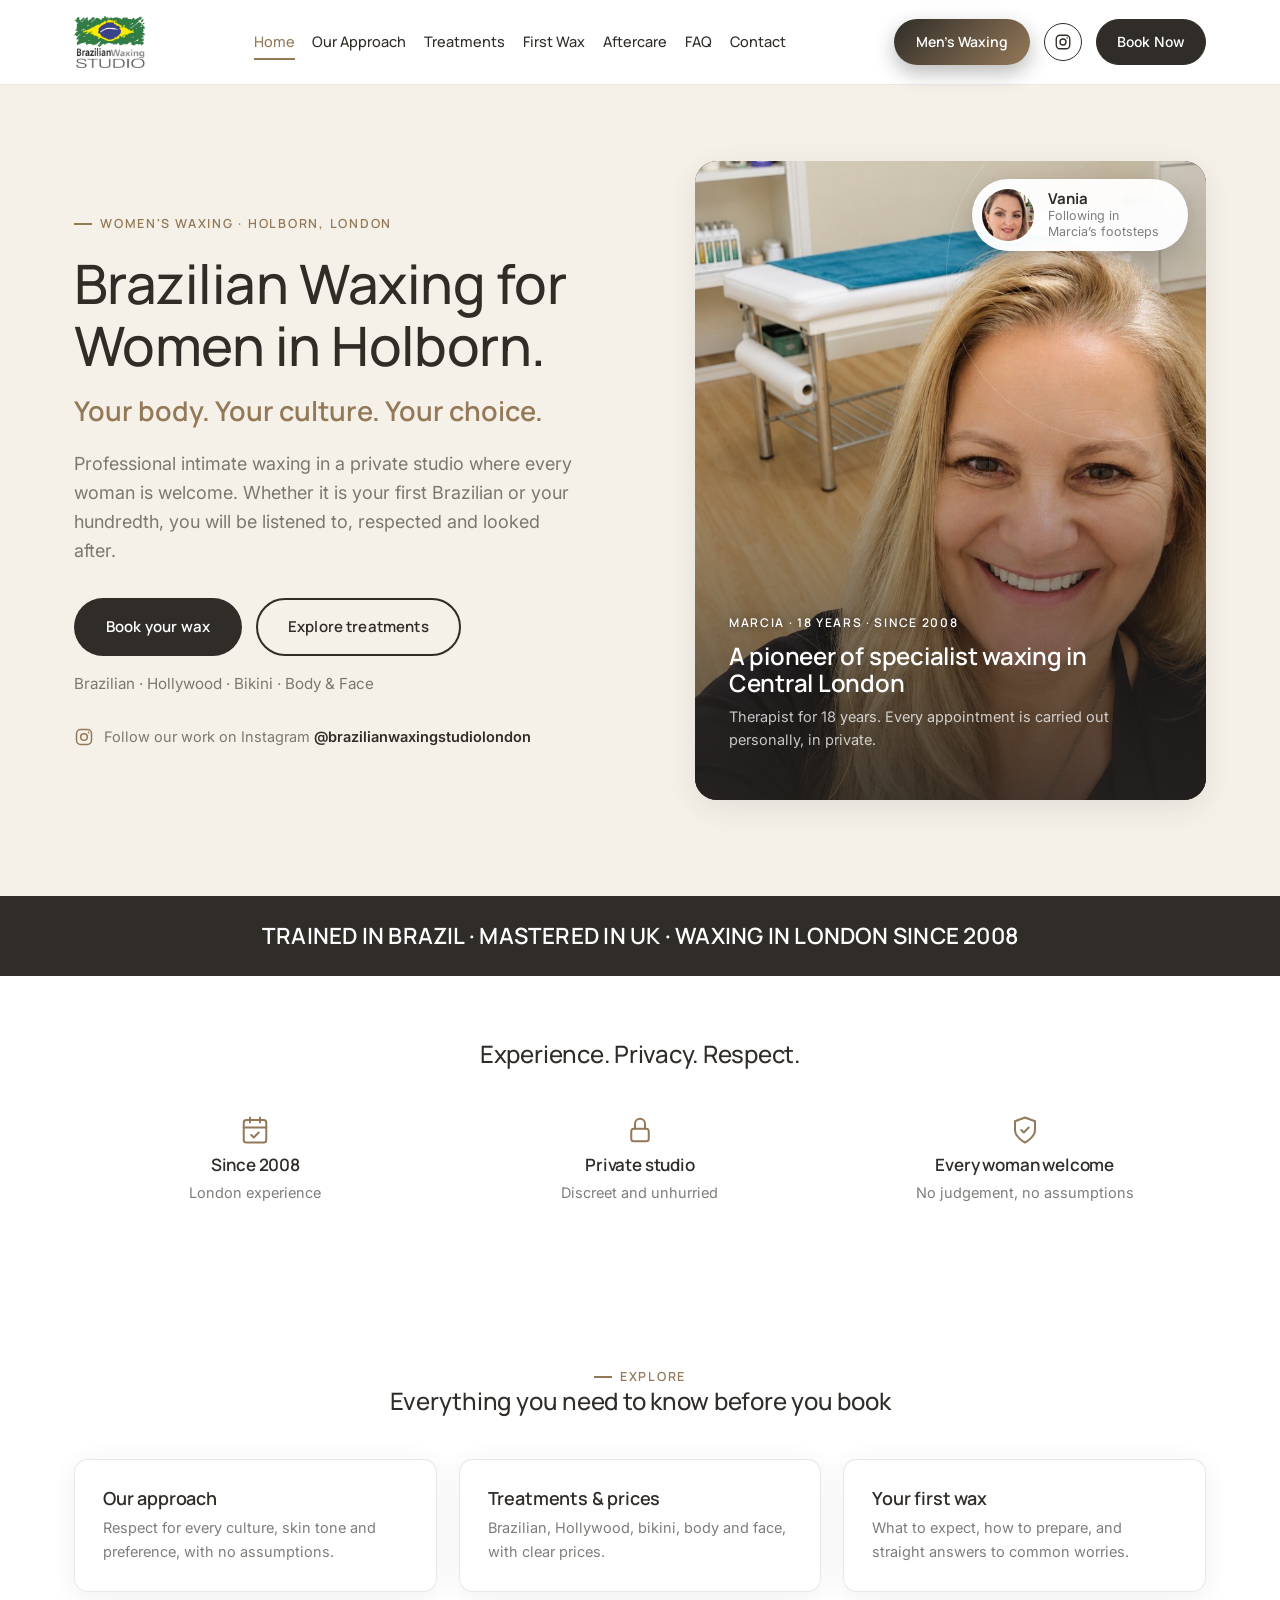
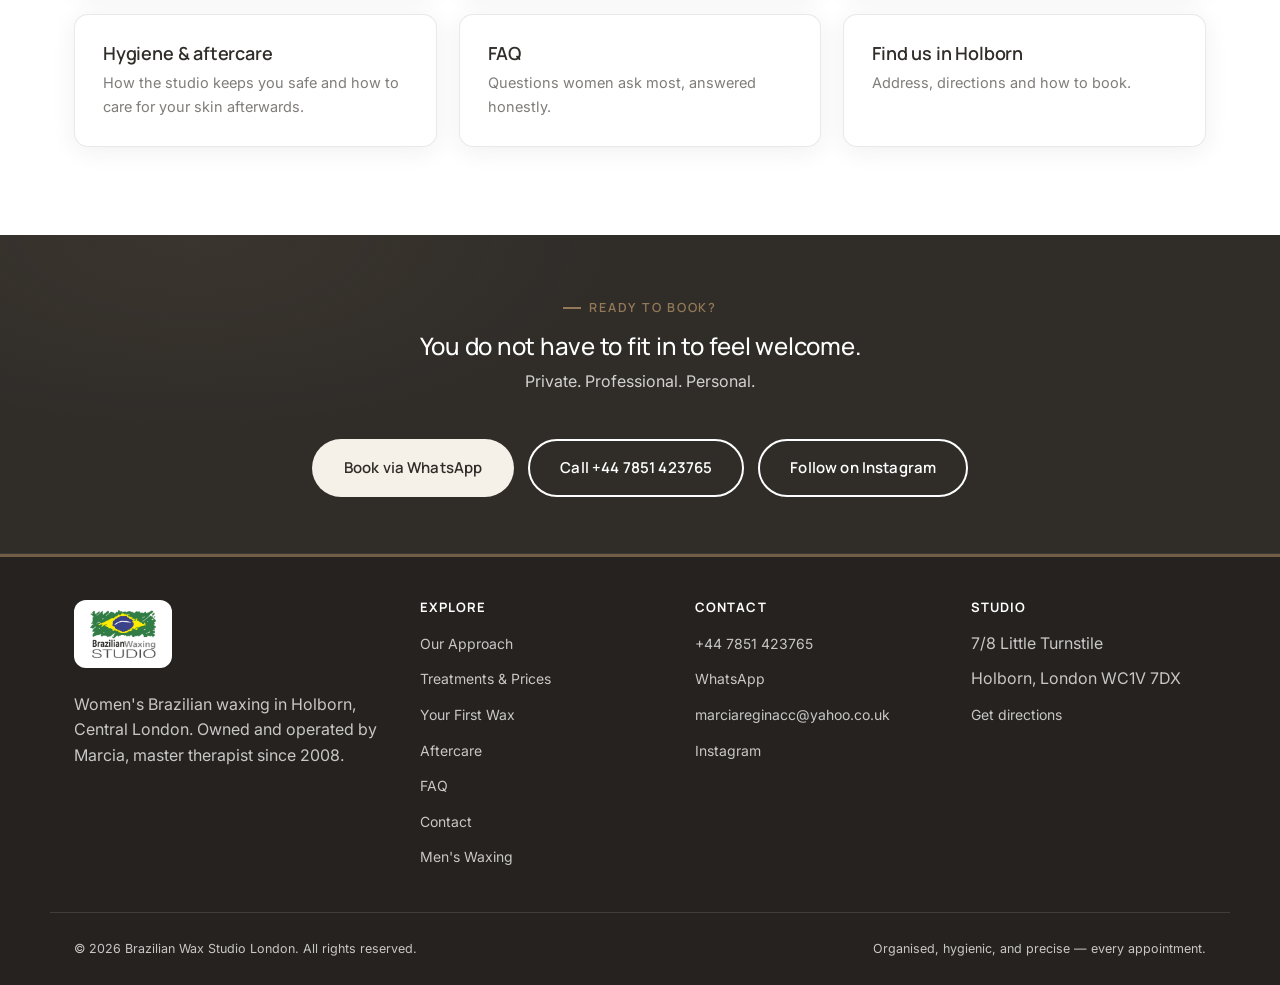
==== commit 208ed8c0: "Add files via upload" ====
--- a/site-feminino/index.html
+++ b/site-feminino/index.html
@@ -25,6 +25,7 @@
     </nav>
     <div class="nav-cta">
       <a href="https://guicracco.github.io/Brazilian-Wax-Studio/" class="nav-men-btn"><span>Men's Waxing</span></a>
+      <a href="https://www.instagram.com/brazilianwaxingstudiolondon/" class="nav-ig-btn" target="_blank" rel="noopener" aria-label="Follow us on Instagram"><svg viewBox="0 0 24 24" fill="none" stroke="currentColor" stroke-width="1.8" stroke-linecap="round" stroke-linejoin="round" aria-hidden="true"><rect x="3" y="3" width="18" height="18" rx="5"></rect><circle cx="12" cy="12" r="4"></circle><circle cx="17.5" cy="6.5" r="1" fill="currentColor" stroke="none"></circle></svg></a>
       <a href="https://wa.me/447851423765" class="nav-book-btn" target="_blank" rel="noopener"><span>Book Now</span></a>
       <button class="nav-toggle" id="nav-toggle" aria-label="Open menu" aria-expanded="false">
         <svg viewBox="0 0 24 24" fill="none" stroke="currentColor" stroke-width="2" stroke-linecap="round" stroke-linejoin="round"><path d="M3 12h18M3 6h18M3 18h18"></path></svg>
@@ -45,34 +46,63 @@
         <a href="treatments.html" class="btn btn-outline">Explore treatments</a>
       </div>
       <p class="hero-treatments" style="margin-top:16px; color:var(--charcoal-60);">Brazilian · Hollywood · Bikini · Body &amp; Face</p>
+      <a href="https://www.instagram.com/brazilianwaxingstudiolondon/" class="ig-link" target="_blank" rel="noopener"><svg viewBox="0 0 24 24" fill="none" stroke="currentColor" stroke-width="1.8" stroke-linecap="round" stroke-linejoin="round" aria-hidden="true"><rect x="3" y="3" width="18" height="18" rx="5"></rect><circle cx="12" cy="12" r="4"></circle><circle cx="17.5" cy="6.5" r="1" fill="currentColor" stroke="none"></circle></svg><span>Follow our work on Instagram <b>@brazilianwaxingstudiolondon</b></span></a>
     </div>
     <div class="hero-visual hero-visual--photo" style="aspect-ratio:4/5;">
-      <img src="assets/marcia-owner.jpg" alt="Marcia, women's waxing therapist at Brazilian Wax Studio, Holborn" class="hero-visual__image">
+      <img src="assets/marcia-owner.jpg" alt="Marcia, women's waxing therapist for 18 years at Brazilian Wax Studio, Holborn" class="hero-visual__image">
       <div class="ring ring--1"></div>
       <div class="ring ring--2"></div>
+      <div class="team-pill">
+        <img src="assets/vania.jpg" alt="Vania, waxing therapist at Brazilian Wax Studio" width="56" height="56">
+        <div><b>Vania</b><span>Following in Marcia&rsquo;s footsteps</span></div>
+      </div>
       <div class="content">
-        <span class="tag">Since 2008</span>
-        <h3>Personal care from Marcia</h3>
-        <p>Every appointment is carried out personally, in private.</p>
+        <span class="tag">Marcia &middot; 18 years &middot; Since 2008</span>
+        <h3>A pioneer of specialist waxing in Central London</h3>
+        <p>Therapist for 18 years. Every appointment is carried out personally, in private.</p>
       </div>
     </div>
   </div>
-</section>
-
-<section class="section section--tight">
+</section><div class="tagline-band">
+  <div class="container">
+    <p>TRAINED IN BRAZIL · MASTERED IN UK · WAXING IN LONDON SINCE 2008</p>
+  </div>
+</div><section class="section section--tight">
+  <div class="container">
+    <div class="section-head center">
+      <h2>Experience. Privacy. Respect.</h2>
+    </div>
+    <div class="trust-grid trust-grid--3">
+      <div class="trust-item"><svg viewBox="0 0 24 24" width="30" height="30" fill="none" stroke="#947958" stroke-width="1.6" stroke-linecap="round" stroke-linejoin="round" aria-hidden="true"><rect x="3" y="4" width="18" height="18" rx="2"></rect><path d="M16 2v4M8 2v4M3 10h18M9 16l2 2 4-4"></path></svg><h3>Since 2008</h3><p>London experience</p></div>
+      <div class="trust-item"><svg viewBox="0 0 24 24" width="30" height="30" fill="none" stroke="#947958" stroke-width="1.6" stroke-linecap="round" stroke-linejoin="round" aria-hidden="true"><rect x="5" y="11" width="14" height="10" rx="2"></rect><path d="M8 11V7a4 4 0 0 1 8 0v4"></path></svg><h3>Private studio</h3><p>Discreet and unhurried</p></div>
+      <div class="trust-item"><svg viewBox="0 0 24 24" width="30" height="30" fill="none" stroke="#947958" stroke-width="1.6" stroke-linecap="round" stroke-linejoin="round" aria-hidden="true"><path d="M12 22s8-4 8-10V5l-8-3-8 3v7c0 6 8 10 8 10z"></path><path d="M9 12l2 2 4-4"></path></svg><h3>Every woman welcome</h3><p>No judgement, no assumptions</p></div>
+    </div>
+  </div>
+</section><section class="section">
   <div class="container">
     <div class="section-head center">
       <span class="eyebrow">Explore</span>
-      <h2>Discover the studio</h2>
-      <p>Find out about the treatments, your visit and the care behind every appointment.</p>
+      <h2>Everything you need to know before you book</h2>
     </div>
     <div class="link-cards">
-      <a class="card" href="approach.html"><h3>Our approach</h3><p>Personal, discreet waxing that respects your preferences, background and skin.</p></a>
-      <a class="card" href="treatments.html"><h3>Treatments &amp; prices</h3><p>Explore Brazilian, Hollywood, bikini, body and face waxing, with clear prices.</p></a>
-      <a class="card" href="first-wax.html"><h3>Your first wax</h3><p>Learn how to prepare and what to expect, with guidance at every step.</p></a>
-      <a class="card" href="aftercare.html"><h3>Hygiene &amp; aftercare</h3><p>See the studio's hygiene standards and simple ways to care for your skin.</p></a>
-      <a class="card" href="faq.html"><h3>Frequently asked questions</h3><p>Get straightforward answers about treatments, comfort, privacy and booking.</p></a>
-      <a class="card" href="contact.html"><h3>Visit &amp; contact</h3><p>Find the Holborn studio, get directions or contact Marcia to book.</p></a>
+      <a class="card" href="approach.html"><h3>Our approach</h3><p>Respect for every culture, skin tone and preference, with no assumptions.</p></a>
+      <a class="card" href="treatments.html"><h3>Treatments &amp; prices</h3><p>Brazilian, Hollywood, bikini, body and face, with clear prices.</p></a>
+      <a class="card" href="first-wax.html"><h3>Your first wax</h3><p>What to expect, how to prepare, and straight answers to common worries.</p></a>
+      <a class="card" href="aftercare.html"><h3>Hygiene &amp; aftercare</h3><p>How the studio keeps you safe and how to care for your skin afterwards.</p></a>
+      <a class="card" href="faq.html"><h3>FAQ</h3><p>Questions women ask most, answered honestly.</p></a>
+      <a class="card" href="contact.html"><h3>Find us in Holborn</h3><p>Address, directions and how to book.</p></a>
+    </div>
+  </div>
+</section>
+<section class="section section--navy section--tight">
+  <div class="container text-center">
+    <span class="eyebrow" style="color:var(--gold);">Ready to book?</span>
+    <h2 class="mt-lg" style="margin-top:14px;">You do not have to fit in to feel welcome.</h2>
+    <p class="cta-sub">Private. Professional. Personal.</p>
+    <div class="hero-ctas flex-center mt-lg">
+      <a href="https://wa.me/447851423765" class="btn btn-gold" target="_blank" rel="noopener">Book via WhatsApp</a>
+      <a href="tel:+447851423765" class="btn btn-outline">Call +44 7851 423765</a>
+      <a href="https://www.instagram.com/brazilianwaxingstudiolondon/" class="btn btn-outline" target="_blank" rel="noopener">Follow on Instagram</a>
     </div>
   </div>
 </section>
--- a/site-feminino/style.css
+++ b/site-feminino/style.css
@@ -1,1023 +1,1023 @@
-/* ============================================================
-   BRAZILIAN WAX STUDIO LONDON — DESIGN SYSTEM
-   Palette:
-     --green   #947958  Brazilian Emerald (primary)
-     --gold    #947958  Bright Gold (secondary)
-     --navy    #302D29  Royal Navy (deep accent)
-     --white   #FFFFFF
-     --slate   #F5F1E9  soft background
-     --charcoal#302D29  body text
-   Type:
-     Display  — 'Manrope'  (bold, geometric, confident)
-     Body     — 'Inter'    (clean, highly legible)
-   Signature: the "wax-strip peel" divider — a soft diagonal
-   cut that appears between sections, echoing the strip-wax
-   removal motion the whole studio is built on.
-   ============================================================ */
-
-@import url('https://fonts.googleapis.com/css2?family=Manrope:wght@400;500;600&family=Inter:wght@400;500;600&display=swap');
-
-:root{
-  --green:  #947958;
-  --green-dark: #7a6247;
-  --gold:   #947958;
-  --navy:   #302D29;
-  --white:  #FFFFFF;
-  --slate:  #F5F1E9;
-  --charcoal: #302D29;
-  --charcoal-60: rgba(48,45,41,.62);
-  --border: rgba(48,45,41,.10);
-
-  --font-display: 'Manrope', system-ui, sans-serif;
-  --font-body: 'Inter', system-ui, sans-serif;
-
-  --container: 1180px;
-  --radius: 14px;
-  --shadow-soft: 0 4px 24px rgba(48,45,41,.07);
-  --shadow-card: 0 8px 30px rgba(48,45,41,.09);
-}
-
-*,*::before,*::after{ box-sizing: border-box; }
-html{ scroll-behavior: smooth; }
-html,body{ margin:0; padding:0; }
-body{
-  font-family: var(--font-body);
-  color: var(--charcoal);
-  background: var(--white);
-  line-height: 1.6;
-  font-size: 16px;
-  -webkit-font-smoothing: antialiased;
-  padding-bottom: 64px; /* room for mobile sticky CTA */
-}
-@media (min-width: 861px){ body{ padding-bottom: 0; } }
-
-img{ max-width:100%; display:block; }
-a{ color: inherit; text-decoration: none; }
-ul{ list-style:none; margin:0; padding:0; }
-button{ font-family: inherit; cursor:pointer; }
-
-:focus-visible{
-  outline: 3px solid var(--gold);
-  outline-offset: 2px;
-}
-
-@media (prefers-reduced-motion: reduce){
-  *{ animation-duration: 0.001ms !important; animation-iteration-count: 1 !important; transition-duration: 0.001ms !important; scroll-behavior: auto !important; }
-}
-
-/* ---------- Scroll reveal (fade + rise on entry) ---------- */
-.reveal-target{
-  opacity: 0;
-  transform: translateY(26px);
-  transition: opacity .7s cubic-bezier(.22,.61,.36,1), transform .7s cubic-bezier(.22,.61,.36,1);
-  transition-delay: var(--reveal-delay, 0s);
-}
-.reveal-target.is-visible{ opacity: 1; transform: translateY(0); }
-
-/* ---------- Back to top button ---------- */
-.back-to-top{
-  position: fixed;
-  right: 22px;
-  bottom: 88px;
-  width: 46px; height: 46px;
-  border-radius: 50%;
-  background: var(--navy);
-  color: var(--white);
-  display:flex; align-items:center; justify-content:center;
-  box-shadow: 0 10px 24px rgba(48,45,41,.30);
-  border: none;
-  z-index: 199;
-  opacity: 0;
-  transform: translateY(10px) scale(.9);
-  pointer-events: none;
-  transition: opacity .25s ease, transform .25s ease, background .2s ease;
-}
-.back-to-top.show{ opacity:1; transform: translateY(0) scale(1); pointer-events:auto; }
-.back-to-top:hover{ background: var(--green); }
-.back-to-top svg{ width:20px; height:20px; }
-@media (min-width: 861px){ .back-to-top{ bottom: 28px; } }
-
-.container{
-  max-width: var(--container);
-  margin: 0 auto;
-  padding: 0 24px;
-}
-
-h1,h2,h3,h4{
-  font-family: var(--font-display);
-  color: var(--navy);
-  line-height: 1.15;
-  margin: 0;
-  letter-spacing: -0.01em;
-}
-h1{ font-weight:600; }
-h2{ font-weight:600; }
-h3{ font-weight:600; }
-
-.eyebrow{
-  display:inline-flex;
-  align-items:center;
-  gap:8px;
-  font-family: var(--font-display);
-  font-weight:600;
-  font-size: 12.5px;
-  letter-spacing: 0.14em;
-  text-transform: uppercase;
-  color: var(--green);
-}
-.eyebrow::before{
-  content:"";
-  width: 18px;
-  height: 2px;
-  background: var(--gold);
-  display:inline-block;
-}
-
-.section{
-  padding: 88px 0;
-  position: relative;
-}
-.section--tight{ padding: 64px 0; }
-.section--slate{ background: var(--slate); }
-.section--navy{
-  background:
-    radial-gradient(700px 320px at 15% 0%, rgba(148,121,88,.10), transparent 60%),
-    var(--navy);
-  color: rgba(255,255,255,.92);
-  padding: 56px 0;
-}
-.section--navy h2, .section--navy h3{ color: var(--white); }
-@media (max-width: 640px){
-  .section--navy{ padding: 44px 0; }
-  .section--navy .btn{ padding: 13px 22px; font-size: 14px; }
-}
-
-.section-head{
-  max-width: 640px;
-  margin: 0 0 44px;
-}
-.section-head.center{ margin-left:auto; margin-right:auto; text-align:center; }
-.section-head p{
-  color: var(--charcoal-60);
-  font-size: 17px;
-  margin-top: 14px;
-}
-.section--navy .section-head p{ color: rgba(255,255,255,.72); }
-
-/* ---------- Signature divider: the wax-strip peel ---------- */
-.peel-divider{
-  height: 46px;
-  width: 100%;
-  overflow: hidden;
-  line-height: 0;
-}
-.peel-divider svg{ width: 100%; height: 100%; display:block; }
-
-/* ---------- Buttons ---------- */
-.btn{
-  display:inline-flex;
-  align-items:center;
-  justify-content:center;
-  gap:10px;
-  padding: 15px 30px;
-  border-radius: 999px;
-  font-family: var(--font-display);
-  font-weight:600;
-  font-size: 15px;
-  letter-spacing: 0.01em;
-  border: 2px solid transparent;
-  transition: transform .18s ease, box-shadow .18s ease, background .18s ease, color .18s ease;
-  white-space: nowrap;
-}
-.btn:hover{ transform: translateY(-2px); }
-.btn-primary{
-  background: var(--green);
-  color: var(--white);
-  box-shadow: 0 10px 24px rgba(148,121,88,.28);
-}
-.btn-primary:hover{ background: var(--green-dark); }
-.btn-gold{
-  background: var(--gold);
-  color: var(--navy);
-  box-shadow: 0 10px 24px rgba(148,121,88,.30);
-}
-.btn-outline{
-  background: transparent;
-  border-color: currentColor;
-  color: var(--navy);
-}
-.btn-outline:hover{ background: var(--navy); color: var(--white); }
-.section--navy .btn-outline{ color: var(--white); }
-.section--navy .btn-outline:hover{ background: var(--white); color: var(--navy); }
-.map-cta{
-  border-color: rgba(48,45,41,.18);
-  background: rgba(255,255,255,.55);
-  backdrop-filter: blur(3px);
-}
-.map-cta:hover{ background: var(--navy); border-color: var(--navy); }
-.btn-block{ width:100%; }
-.btn-whatsapp{
-  background: #25D366;
-  color: var(--white);
-  box-shadow: 0 10px 24px rgba(37,211,102,.32);
-}
-.btn-whatsapp svg{ width:18px; height:18px; flex-shrink:0; }
-.btn-whatsapp:hover{ background: #1DA851; }
-
-/* ---------- Header / Nav ---------- */
-.site-header{
-  position: sticky;
-  top: 0;
-  z-index: 100;
-  background: rgba(255,255,255,.92);
-  backdrop-filter: saturate(180%) blur(10px);
-  border-bottom: 1px solid var(--border);
-  transition: transform .28s ease;
-}
-.site-header.header--hidden{ transform: translateY(-100%); }
-.nav-row{
-  display:flex;
-  align-items:center;
-  justify-content:space-between;
-  gap: 20px;
-  height: 84px;
-}
-.logo{
-  font-family: var(--font-display);
-  font-size: 21px;
-  line-height: 1.05;
-  display:flex;
-  flex-direction:column;
-  flex-shrink: 0;
-  letter-spacing: -0.01em;
-}
-.logo .l1{ font-weight:600; color:var(--charcoal); }
-.logo .l1 span{ font-weight:500; color:#947958; margin-left:2px; }
-.logo .l2{ font-weight:600; color:var(--charcoal); text-transform:uppercase; letter-spacing:.32em; font-size:11.5px; margin-top:3px; }
-
-.nav-links{
-  display:flex;
-  align-items:center;
-  justify-content: center;
-  flex: 1;
-  gap: clamp(12px, 1.4vw, 20px);
-}
-.nav-links a{
-  font-family: var(--font-display);
-  font-weight:500;
-  font-size: 14.5px;
-  color: var(--charcoal);
-  position: relative;
-  padding: 6px 0;
-  white-space: nowrap;
-}
-.nav-links a.active{ color: var(--green); }
-.nav-links a::after{
-  content:"";
-  position:absolute; left:0; right:100%; bottom:0;
-  height:2px; background: var(--green);
-  transition: right .2s ease;
-}
-.nav-links a:hover::after, .nav-links a.active::after{ right:0; }
-
-.nav-cta{ display:flex; align-items:center; gap:14px; flex-shrink:0; }
-.nav-call{
-  display:flex; align-items:center; gap:8px;
-  font-family: var(--font-display); font-weight:600; font-size:14.5px;
-  color: var(--navy);
-}
-.nav-call svg{ width:17px; height:17px; flex-shrink:0; }
-
-.nav-toggle{
-  display:none;
-  background:none; border:none; padding:8px;
-}
-.nav-toggle svg{ width:26px; height:26px; }
-
-/* ---------- Women's Waxing CTA button (header) ---------- */
-.nav-women-btn{
-  display:flex; align-items:center; gap:9px;
-  padding: 12px 22px;
-  border-radius: 999px;
-  background: linear-gradient(135deg, #302D29, #302D29);
-  color: var(--white);
-  font-family: var(--font-display); font-weight:600; font-size:14px;
-  white-space: nowrap;
-  box-shadow: 0 8px 20px rgba(219,39,119,.32);
-  transition: transform .18s ease, box-shadow .18s ease;
-}
-.nav-women-btn svg{ width:16px; height:16px; flex-shrink:0; }
-.nav-women-btn:hover{ transform: translateY(-2px); box-shadow: 0 12px 26px rgba(219,39,119,.42); color: var(--white); }
-@media (max-width: 560px){
-  .nav-women-btn{ padding: 8px 10px; font-size:12px; gap:5px; }
-  .nav-women-btn svg{ width:14px; height:14px; }
-}
-
-/* ---------- Men's Waxing CTA button (header) ---------- */
-.nav-men-btn{
-  display:flex; align-items:center; gap:9px;
-  padding: 12px 22px;
-  border-radius: 999px;
-  background: linear-gradient(135deg, var(--navy), var(--green));
-  color: var(--white);
-  font-family: var(--font-display); font-weight:600; font-size:14px;
-  white-space: nowrap;
-  box-shadow: 0 8px 20px rgba(48,45,41,.32);
-  transition: transform .18s ease, box-shadow .18s ease;
-}
-.nav-men-btn svg{ width:16px; height:16px; flex-shrink:0; }
-.nav-men-btn:hover{ transform: translateY(-2px); box-shadow: 0 12px 26px rgba(48,45,41,.42); color: var(--white); }
-@media (max-width: 560px){
-  .nav-men-btn{ padding: 8px 10px; font-size:12px; gap:5px; }
-  .nav-men-btn svg{ width:14px; height:14px; }
-}
-
-/* ---------- Back button (used on femenino.html to return home) ---------- */
-.nav-back-btn{
-  display:flex; align-items:center; gap:9px;
-  padding: 12px 22px;
-  border-radius: 999px;
-  background: var(--white);
-  border: 1.5px solid var(--green);
-  color: var(--green);
-  font-family: var(--font-display); font-weight:600; font-size:14px;
-  white-space: nowrap;
-  transition: transform .18s ease, background .18s ease, color .18s ease;
-}
-.nav-back-btn svg{ width:16px; height:16px; flex-shrink:0; }
-.nav-back-btn:hover{ transform: translateY(-2px); background: var(--green); color: var(--white); }
-@media (max-width: 560px){
-  .nav-back-btn{ padding: 11px 14px; }
-}
-
-/* Floating back button — always visible on mobile so it's obvious how to
-   leave the Women's Waxing page and return home, even mid-scroll */
-.floating-back-btn{ display:none; }
-@media (max-width: 860px){
-  .floating-back-btn{
-    display:flex; align-items:center; justify-content:center;
-    position: fixed;
-    left: 16px; top: 96px;
-    width: 44px; height:44px;
-    border-radius: 50%;
-    background: rgba(255,255,255,.95);
-    border: 1.5px solid var(--border);
-    box-shadow: var(--shadow-soft);
-    z-index: 150;
-    color: var(--navy);
-  }
-  .floating-back-btn svg{ width:20px; height:20px; }
-}
-
-@media (max-width: 1180px){
-  .nav-links{
-    position: fixed;
-    inset: 84px 0 auto 0;
-    background: var(--white);
-    flex-direction: column;
-    align-items: flex-start;
-    gap: 0;
-    padding: 8px 24px 20px;
-    border-bottom: 1px solid var(--border);
-    box-shadow: var(--shadow-soft);
-    transform: translateY(-8px);
-    opacity: 0;
-    pointer-events: none;
-    transition: transform .2s ease, opacity .2s ease;
-  }
-  .nav-links.open{ transform: translateY(0); opacity: 1; pointer-events: auto; }
-  .nav-links a{ width:100%; padding: 13px 0; border-bottom: 1px solid var(--border); }
-  .nav-links a::after{ display:none; }
-  .nav-call span{ display:none; }
-  .nav-toggle{ display:inline-flex; }
-}
-@media (min-width: 1181px){
-  .nav-links{ display:flex !important; }
-}
-
-@media (max-width: 560px){
-  .site-header .container{ padding-left:16px; padding-right:16px; }
-  .logo{ font-size:18px; }
-  .nav-cta{ gap:6px; }
-  .nav-men-btn, .nav-women-btn{
-    width:34px;
-    height:34px;
-    justify-content:center;
-    padding:0;
-  }
-  .nav-men-btn span, .nav-women-btn span{
-    position:absolute;
-    width:1px;
-    height:1px;
-    padding:0;
-    margin:-1px;
-    overflow:hidden;
-    clip:rect(0, 0, 0, 0);
-    white-space:nowrap;
-    border:0;
-  }
-  .nav-toggle{ padding:6px; }
-}
-
-/* ---------- Mobile sticky call/whatsapp bar ---------- */
-.mobile-cta-bar{
-  display:none;
-}
-@media (max-width: 860px){
-  .mobile-cta-bar{
-    display:flex;
-    position: fixed;
-    left:0; right:0; bottom:0;
-    z-index: 200;
-    height: 64px;
-  }
-  .mobile-cta-bar a{
-    flex:1;
-    display:flex; align-items:center; justify-content:center; gap:9px;
-    font-family: var(--font-display); font-weight:600; font-size:14.5px;
-  }
-  .mobile-cta-bar a svg{ width:18px; height:18px; }
-  .mobile-cta-bar .call{ display:none; }
-  .mobile-cta-bar .whatsapp{ flex:1; background: var(--green); color:var(--white); }
-}
-
-/* ---------- Hero ---------- */
-.hero{
-  position: relative;
-  padding: 76px 0 96px;
-  background:
-    radial-gradient(1100px 480px at 82% -10%, rgba(148,121,88,.10), transparent 60%),
-    radial-gradient(900px 420px at 10% 110%, rgba(148,121,88,.12), transparent 60%),
-    var(--white);
-  overflow: hidden;
-}
-.hero-grid{
-  display:grid;
-  grid-template-columns: 1.05fr .95fr;
-  gap: 56px;
-  align-items:center;
-}
-@media (max-width: 900px){ .hero-grid{ grid-template-columns: 1fr; } }
-
-.hero h1{
-  font-size: clamp(2.1rem, 4.4vw, 3.4rem);
-  margin-top: 18px;
-}
-.hero .lede{
-  font-size: 18px;
-  color: var(--charcoal-60);
-  max-width: 46ch;
-  margin-top: 18px;
-}
-.hero-ctas{ display:flex; gap:14px; flex-wrap:wrap; margin-top: 32px; }
-.hero-badges{
-  display:flex; gap:22px; flex-wrap:wrap;
-  margin-top: 44px;
-  padding-top: 28px;
-  border-top: 1px solid var(--border);
-}
-.hero-badge{ display:flex; flex-direction:column; }
-.hero-badge b{ font-family: var(--font-display); font-size: 26px; color: var(--navy); }
-.hero-badge span{ font-size: 13px; color: var(--charcoal-60); }
-
-.hero-visual{
-  position: relative;
-  border-radius: 22px;
-  overflow:hidden;
-  aspect-ratio: 4/5;
-  background: linear-gradient(155deg, var(--navy), #25221f 60%, var(--green-dark));
-  box-shadow: var(--shadow-card);
-}
-.hero-visual__image{
-  position:absolute;
-  inset:0;
-  width:100%;
-  height:100%;
-  object-fit:cover;
-  object-position:center 62%;
-}
-.hero-visual--photo::after{
-  content:"";
-  position:absolute;
-  inset:0;
-  background:linear-gradient(180deg, rgba(37,34,31,.04) 35%, rgba(37,34,31,.76) 100%);
-  pointer-events:none;
-}
-.hero-visual .ring{
-  position:absolute; z-index:1; border-radius:50%; border:1.5px solid rgba(255,255,255,.16);
-  animation: float-ring 7s ease-in-out infinite;
-}
-.hero-visual .ring--1{ width:340px; height:340px; top:-60px; right:-80px; }
-.hero-visual .ring--2{ width:220px; height:220px; bottom:-40px; left:-60px; border-color: rgba(148,121,88,.3); animation-delay: -3.2s; }
-@keyframes float-ring{
-  0%, 100%{ transform: translateY(0) scale(1); }
-  50%{ transform: translateY(-14px) scale(1.03); }
-}
-.hero-visual .droplet{
-  position:absolute;
-  width: 64px; height: 64px;
-  background: var(--gold);
-  border-radius: 50% 50% 50% 0;
-  transform: rotate(45deg);
-  opacity:.9;
-}
-.hero-visual .content{
-  position:absolute; z-index:2; inset:0;
-  display:flex; flex-direction:column; justify-content:flex-end;
-  padding: 34px;
-  color: var(--white);
-}
-.hero-visual .content .tag{
-  font-family: var(--font-display); font-weight:600;
-  text-transform:uppercase; letter-spacing:.14em; font-size:12px;
-  color: var(--gold);
-}
-.hero-visual .content h3{ color:var(--white); font-size: 24px; margin-top:10px; }
-.hero-visual .content p{ color: rgba(255,255,255,.75); font-size:14.5px; margin-top:8px; }
-.studio-photo{
-  width:100%;
-  max-height:420px;
-  object-fit:cover;
-  object-position:center 18%;
-}
-.location-media{
-  display:grid;
-  grid-template-columns:1fr 1fr;
-  gap:24px;
-}
-.location-media .studio-photo{
-  height:420px;
-  max-height:none;
-  border-radius:var(--radius);
-  box-shadow:var(--shadow-soft);
-}
-.location-info{
-  display:flex;
-  flex-direction:column;
-  justify-content:center;
-  align-items:flex-start;
-  gap:14px;
-  padding:32px;
-  border:1px solid var(--border);
-  border-radius:var(--radius);
-  background:var(--white);
-  box-shadow:var(--shadow-soft);
-}
-.location-info h3{ font-size:24px; }
-.location-info p{ margin:0; color:var(--charcoal-60); }
-.location-info .hero-ctas{ margin-top:8px; }
-@media (max-width:760px){
-  .location-media{ grid-template-columns:1fr; }
-}
-
-/* ---------- Credentials strip ---------- */
-.cred-strip{
-  border-top: 1px solid var(--border);
-  border-bottom: 1px solid var(--border);
-  background: var(--slate);
-}
-.cred-row{
-  display:grid;
-  grid-template-columns: repeat(3, 1fr);
-  gap: 28px;
-  padding: 30px 0;
-}
-@media (max-width: 760px){ .cred-row{ grid-template-columns: 1fr; gap:18px; } }
-.cred-item{ display:flex; align-items:flex-start; gap:14px; }
-.cred-item svg{ width:26px; height:26px; color: var(--green); flex-shrink:0; margin-top:2px; }
-.cred-item b{ font-family: var(--font-display); display:block; font-size:15px; color:var(--navy); }
-.cred-item span{ font-size: 13.5px; color: var(--charcoal-60); }
-
-/* ---------- Ritual / 3-step technique (signature timeline) ---------- */
-.ritual{
-  display:grid;
-  grid-template-columns: repeat(3, 1fr);
-  gap: 0;
-  position: relative;
-  counter-reset: step;
-}
-@media (max-width: 860px){ .ritual{ grid-template-columns: 1fr; } }
-.ritual::before{
-  content:"";
-  position:absolute;
-  top: 27px; left: 8%; right: 8%;
-  height: 2px;
-  background: repeating-linear-gradient(90deg, var(--gold) 0 10px, transparent 10px 18px);
-}
-@media (max-width: 860px){
-  .ritual::before{ top:0; bottom:0; left:27px; right:auto; width:2px; height:auto;
-    background: repeating-linear-gradient(180deg, var(--gold) 0 10px, transparent 10px 18px); }
-}
-.ritual-step{
-  position:relative;
-  padding: 0 26px;
-  counter-increment: step;
-}
-@media (max-width: 860px){ .ritual-step{ padding: 0 0 40px 62px; } }
-.ritual-step .num{
-  width: 54px; height:54px;
-  border-radius: 50%;
-  background: var(--white);
-  border: 2px solid var(--green);
-  color: var(--green);
-  font-family: var(--font-display); font-weight:600; font-size:20px;
-  display:flex; align-items:center; justify-content:center;
-  margin-bottom: 22px;
-  position: relative; z-index:1;
-}
-@media (max-width: 860px){ .ritual-step .num{ position:absolute; left:0; top:0; margin-bottom:0; } }
-.ritual-step h3{ font-size: 18.5px; margin-bottom:10px; }
-.ritual-step p{ color: var(--charcoal-60); font-size:14.5px; }
-
-/* ---------- Pricing tables ---------- */
-.price-tabs{
-  display:flex; gap:10px; flex-wrap:wrap;
-  margin-bottom: 30px;
-}
-.price-tab{
-  padding: 10px 20px;
-  border-radius: 999px;
-  border: 1.5px solid var(--border);
-  font-family: var(--font-display); font-weight:600; font-size:13.5px;
-  color: var(--charcoal-60);
-  background: var(--white);
-  transition: all .15s ease;
-}
-.price-tab.is-active, .price-tab:hover{ border-color: var(--green); color: var(--green); background: rgba(148,121,88,.06); }
-
-.price-card{
-  background: var(--white);
-  border: 1px solid var(--border);
-  border-radius: var(--radius);
-  overflow:hidden;
-  box-shadow: var(--shadow-soft);
-  transition: transform .25s ease, box-shadow .25s ease;
-}
-.price-card:hover{ transform: translateY(-5px); box-shadow: var(--shadow-card); }
-.price-card__head{
-  display:flex; align-items:center; justify-content:space-between;
-  padding: 20px 26px;
-  background: var(--slate);
-  border-bottom: 1px solid var(--border);
-}
-.price-card__head h3{ font-size: 16.5px; }
-.price-card__head svg{ width:20px; height:20px; color: var(--gold); }
-.price-list{ padding: 6px 26px; }
-.price-row{
-  display:flex; align-items:baseline; justify-content:space-between; gap: 16px;
-  padding: 15px 6px;
-  margin: 0 -6px;
-  border-radius: 8px;
-  border-bottom: 1px dashed var(--border);
-  transition: background .18s ease, padding-left .18s ease;
-}
-.price-row:last-child{ border-bottom:none; }
-.price-row:hover{ background: rgba(148,121,88,.05); padding-left: 12px; }
-.price-row .name{ font-size: 15px; color: var(--charcoal); }
-.price-row .amount{ font-family: var(--font-display); font-weight:600; color: var(--navy); white-space:nowrap; }
-
-.price-grid{
-  display:grid;
-  grid-template-columns: repeat(2, 1fr);
-  gap: 26px;
-}
-@media (max-width: 760px){ .price-grid{ grid-template-columns: 1fr; } }
-
-.price-note{
-  margin-top: 22px;
-  font-size: 13.5px;
-  color: var(--charcoal-60);
-  display:flex; gap:10px; align-items:flex-start;
-}
-.price-note svg{ width:16px; height:16px; flex-shrink:0; margin-top:2px; color:var(--green); }
-
-/* ---------- Aftercare ---------- */
-.aftercare-grid{
-  display:grid;
-  grid-template-columns: repeat(3, 1fr);
-  gap: 22px;
-}
-@media (max-width: 860px){ .aftercare-grid{ grid-template-columns: 1fr; } }
-.aftercare-card{
-  background: var(--white);
-  border: 1px solid var(--border);
-  border-radius: var(--radius);
-  padding: 26px;
-  transition: transform .25s ease, box-shadow .25s ease;
-}
-.aftercare-card:hover{ transform: translateY(-5px); box-shadow: var(--shadow-card); }
-.aftercare-card .hrs{
-  display:inline-block;
-  font-family: var(--font-display); font-weight:600; font-size: 26px;
-  color: var(--gold);
-}
-.aftercare-card h4{ font-size:16px; margin-top:8px; }
-.aftercare-card p{ font-size: 14px; color: var(--charcoal-60); margin-top:8px; }
-
-/* ---------- Cards / grid generic ---------- */
-.grid-3{ display:grid; grid-template-columns: repeat(3,1fr); gap: 26px; }
-.grid-2{ display:grid; grid-template-columns: repeat(2,1fr); gap: 26px; }
-@media (max-width: 860px){ .grid-3{ grid-template-columns: 1fr; } .grid-2{ grid-template-columns: 1fr; } }
-
-.card{
-  background: var(--white);
-  border: 1px solid var(--border);
-  border-radius: var(--radius);
-  padding: 28px;
-  box-shadow: var(--shadow-soft);
-  transition: transform .25s ease, box-shadow .25s ease, border-color .25s ease;
-}
-.card:hover{ transform: translateY(-6px); box-shadow: var(--shadow-card); border-color: rgba(148,121,88,.25); }
-
-/* ---------- Reviews ---------- */
-.review-card{
-  background: var(--white);
-  border: 1px solid var(--border);
-  border-radius: var(--radius);
-  padding: 26px;
-  height: 100%;
-  display:flex; flex-direction:column;
-  transition: transform .25s ease, box-shadow .25s ease;
-}
-.review-card:hover{ transform: translateY(-6px); box-shadow: var(--shadow-card); }
-.review-stars{ color: var(--gold); font-size:15px; letter-spacing:2px; }
-.review-card p{ font-size: 14.5px; color: var(--charcoal); margin-top:14px; flex:1; }
-.review-who{ display:flex; align-items:center; gap:12px; margin-top:18px; }
-.review-avatar{
-  width:40px; height:40px; border-radius:50%;
-  background: var(--navy);
-  color:var(--white); font-family:var(--font-display); font-weight:600;
-  display:flex; align-items:center; justify-content:center; font-size:14px;
-}
-.review-who b{ font-family: var(--font-display); font-size:14px; display:block; }
-.review-who span{ font-size:12.5px; color: var(--charcoal-60); }
-
-/* ---------- Media embeds ---------- */
-.media-grid{ display:grid; grid-template-columns: repeat(3,1fr); gap:22px; }
-@media (max-width: 860px){ .media-grid{ grid-template-columns: 1fr; } }
-.media-frame{
-  border-radius: var(--radius);
-  overflow:hidden;
-  aspect-ratio: 9/16;
-  background: var(--navy);
-  position: relative;
-}
-.media-frame iframe{ width:100%; height:100%; border:0; }
-.media-frame--wide{ aspect-ratio: 16/9; }
-.media-label{
-  position:absolute; top:14px; left:14px;
-  background: rgba(0,0,0,.55); color:var(--white);
-  font-family: var(--font-display); font-weight:600; font-size:11.5px;
-  text-transform:uppercase; letter-spacing:.08em;
-  padding: 6px 12px; border-radius:999px;
-  z-index:2;
-}
-
-/* ---------- Location / map + hours ---------- */
-.loc-grid{
-  display:grid;
-  grid-template-columns: 1.2fr .8fr;
-  gap: 40px;
-  align-items:stretch;
-}
-@media (max-width: 900px){ .loc-grid{ grid-template-columns:1fr; } }
-.map-column{
-  display:flex;
-  flex-direction:column;
-  gap:14px;
-}
-.map-header{
-  display:flex;
-  align-items:center;
-  justify-content:space-between;
-  gap:14px;
-  flex-wrap:wrap;
-}
-.map-label{
-  display:inline-flex;
-  align-items:center;
-  gap:8px;
-  font-family: var(--font-display);
-  font-weight:600;
-  font-size: 12px;
-  letter-spacing: .12em;
-  text-transform: uppercase;
-  color: var(--navy);
-}
-.map-label::before{
-  content: "";
-  width: 10px;
-  height: 10px;
-  border-radius: 50%;
-  background: var(--green);
-  box-shadow: 0 0 0 5px rgba(148,121,88,.12);
-}
-.map-directions-btn{
-  padding: 12px 18px;
-  font-size: 14px;
-}
-.map-column{
-  display:flex;
-  flex-direction:column;
-  gap:14px;
-}
-.map-header{
-  display:flex;
-  align-items:center;
-  justify-content:space-between;
-  gap:14px;
-  flex-wrap:wrap;
-}
-.map-label{
-  display:inline-flex;
-  align-items:center;
-  gap:8px;
-  font-family: var(--font-display);
-  font-weight:600;
-  font-size: 12px;
-  letter-spacing: .12em;
-  text-transform: uppercase;
-  color: var(--navy);
-}
-.map-label::before{
-  content: "";
-  width: 10px;
-  height: 10px;
-  border-radius: 50%;
-  background: var(--green);
-  box-shadow: 0 0 0 5px rgba(148,121,88,.12);
-}
-.map-directions-btn{
-  padding: 12px 18px;
-  font-size: 14px;
-}
-.map-wrap{
-  border-radius: var(--radius);
-  overflow:hidden;
-  border: 1px solid var(--border);
-  min-height: 420px;
-  box-shadow: var(--shadow-soft);
-}
-.map-wrap iframe{ width:100%; height:100%; min-height:420px; border:0; }
-
-.hours-card{
-  background: linear-gradient(180deg, rgba(48,45,41,.98), rgba(37,34,31,.96));
-  color: var(--white);
-  border-radius: 22px;
-  padding: 28px 28px 24px;
-  box-shadow: 0 18px 40px rgba(48,45,41,.18);
-  border: 1px solid rgba(148,121,88,.18);
-  position: relative;
-  overflow: hidden;
-}
-.hours-card::before{
-  content: "";
-  position: absolute;
-  inset: 0 auto auto 0;
-  width: 180px;
-  height: 180px;
-  background: radial-gradient(circle, rgba(148,121,88,.23), transparent 70%);
-  pointer-events: none;
-}
-.hours-row{
-  display:flex; justify-content:space-between; align-items:center;
-  padding: 13px 0;
-  border-bottom: 1px solid rgba(255,255,255,.12);
-  font-size: 14.5px;
-}
-.hours-row:last-child{ border-bottom:none; }
-.hours-row .day{ font-family: var(--font-display); font-weight:600; }
-.hours-row .closed{ color: var(--gold); font-weight:600; }
-.hours-card .addr{
-  margin-top:22px; padding-top:22px; border-top:1px solid rgba(255,255,255,.12);
-  font-size: 14px; color: rgba(255,255,255,.78);
-}
-.hours-card .addr b{ display:block; color:var(--white); font-family:var(--font-display); margin-bottom:6px; }
-
-@media (max-width: 560px){ .hours-card{ padding: 22px 18px 20px; } }
-
-/* ---------- Social bar ---------- */
-.social-bar{ display:flex; gap:14px; flex-wrap:wrap; }
-.social-btn{
-  display:flex; align-items:center; gap:10px;
-  padding: 12px 20px;
-  border-radius: 999px;
-  border: 1.5px solid var(--border);
-  font-family: var(--font-display); font-weight:600; font-size:14px;
-  transition: all .15s ease;
-}
-.social-btn svg{ width:18px; height:18px; }
-.social-btn:hover{ border-color: var(--green); color:var(--green); }
-
-/* ---------- Contact form ---------- */
-.form-grid{ display:grid; grid-template-columns: 1fr 1fr; gap: 18px; }
-@media (max-width: 700px){ .form-grid{ grid-template-columns: 1fr; } }
-.field{ display:flex; flex-direction:column; gap:8px; margin-bottom:18px; }
-.field.full{ grid-column: 1 / -1; }
-.field label{ font-family: var(--font-display); font-weight:600; font-size:13.5px; color: var(--navy); }
-.field input, .field select, .field textarea{
-  font-family: var(--font-body);
-  font-size: 15px;
-  padding: 13px 16px;
-  border-radius: 10px;
-  border: 1.5px solid var(--border);
-  background: var(--white);
-  color: var(--charcoal);
-}
-.field input:focus, .field select:focus, .field textarea:focus{
-  border-color: var(--green);
-  outline: none;
-}
-.field textarea{ resize: vertical; min-height: 120px; }
-.form-status{ margin-top:14px; font-size:14px; font-weight:500; display:none; }
-.form-status.show{ display:block; }
-.form-status.ok{ color: var(--green); }
-
-/* ---------- Footer ---------- */
-.site-footer{
-  background: #25221f;
-  color: rgba(255,255,255,.75);
-  padding: 46px 0 26px;
-  border-top: 1px solid rgba(255,255,255,.10);
-  position: relative;
-}
-.site-footer::before{
-  content:"";
-  position:absolute; top:0; left:0; right:0; height:3px;
-  background: linear-gradient(90deg, var(--gold), var(--green));
-  opacity:.7;
-}
-@media (max-width: 640px){ .site-footer{ padding: 36px 0 20px; } }
-.footer-grid{
-  display:grid;
-  grid-template-columns: 1.3fr 1fr 1fr 1fr;
-  gap: 40px;
-  padding-bottom: 32px;
-  border-bottom: 1px solid rgba(255,255,255,.12);
-}
-@media (max-width: 860px){ .footer-grid{ grid-template-columns: repeat(2,1fr); gap: 28px; padding-bottom: 24px; } }
-.footer-logo{ font-family: var(--font-display); }
-.footer-logo .l1{ font-weight:600; color:var(--white); font-size:20px; }
-.footer-logo .l1 span{ font-weight:400; color: rgba(255,255,255,.5); }
-.footer-logo .l2{ font-weight:600; color: rgba(255,255,255,.85); text-transform:uppercase; letter-spacing:.32em; font-size:11px; margin-top:4px; display:block; }
-.footer-col h4{ color: var(--white); font-size:13px; text-transform:uppercase; letter-spacing:.08em; margin-bottom:16px; }
-.footer-col p{ font-size:14px; margin-top:14px; }
-.footer-col ul li{ margin-bottom:10px; }
-.footer-col ul a{ font-size:14px; }
-.footer-col ul a:hover{ color: var(--gold); }
-.footer-bottom{
-  display:flex; justify-content:space-between; align-items:center; flex-wrap:wrap; gap:10px;
-  padding-top: 26px; font-size: 12.5px;
-}
-
-/* ---------- Page hero (inner pages) ---------- */
-.page-hero{
-  padding: 56px 0 64px;
-  background: linear-gradient(180deg, var(--slate), var(--white));
-  border-bottom: 1px solid var(--border);
-}
-.page-hero h1{ font-size: clamp(1.9rem, 3.6vw, 2.7rem); margin-top:14px; }
-.page-hero p{ color: var(--charcoal-60); max-width:56ch; margin-top:14px; font-size:16.5px; }
-.breadcrumb{ font-size:13px; color: var(--charcoal-60); margin-bottom: 6px; }
-.breadcrumb a:hover{ color: var(--green); }
-
-/* utility */
-.mt-lg{ margin-top: 44px; }
-.text-center{ text-align:center; }
-.flex-center{ display:flex; justify-content:center; }
-
-/* ============ ADDITIONS — specialist male waxing content ============ */
-.tagline-band{ background: var(--navy); color:#fff; text-align:center; padding: 22px 0; }
-.tagline-band p{ margin:0; font-family: var(--font-display); font-weight:600; font-size: clamp(1.05rem,2vw,1.4rem); letter-spacing:.01em; }
-.tagline-band span{ display:block; margin-top:4px; font-size:13.5px; font-weight:500; opacity:.8; }
-.hero-tagline{ margin: 14px 0 0; font-family: var(--font-display); font-weight:600; color: var(--green); font-size: 1.05rem; }
-.trust-grid{ display:grid; grid-template-columns: repeat(4,1fr); gap:22px; }
-.trust-item{ padding: 4px 0 4px 18px; border-left: 3px solid var(--green); }
-.trust-item h3{ font-size:17px; margin:0 0 6px; }
-.trust-item p{ margin:0; color: var(--charcoal-60); font-size:14.5px; }
-@media (max-width: 960px){ .trust-grid{ grid-template-columns: repeat(2,1fr); } }
-@media (max-width: 560px){ .trust-grid{ grid-template-columns: 1fr; } }
-.prose-wrap{ max-width: 860px; }
-.reassure{ text-align:center; font-family: var(--font-display); font-weight:600; color: var(--navy); font-size: clamp(1.05rem,2vw,1.3rem); margin: 8px 0 18px; }
-.lede-block{ font-size:1.05rem; line-height:1.75; color: var(--charcoal-60); margin: 0 auto; }
-.muted{ color: var(--charcoal-60); font-size:15px; }
-.cta-sub{ margin: 10px 0 0; opacity:.85; }
-.checklist{ list-style:none; padding:0; margin:14px 0 0; }
-.checklist li{ position:relative; padding: 8px 0 8px 22px; font-size:14.5px; color: var(--charcoal-60); border-bottom:1px solid var(--border); }
-.checklist li:last-child{ border-bottom:0; }
-.checklist li::before{ content:""; position:absolute; left:0; top:15px; width:8px; height:8px; border-radius:50%; background: var(--green); }
-.faq-list details{ background:#fff; border:1px solid var(--border); border-radius: var(--radius); margin-bottom:12px; }
-.faq-list summary{ cursor:pointer; list-style:none; padding:18px 52px 18px 22px; font-family: var(--font-display); font-weight:600; color: var(--navy); position:relative; }
-.faq-list summary::-webkit-details-marker{ display:none; }
-.faq-list summary::after{ content:"+"; position:absolute; right:22px; top:50%; transform:translateY(-50%); font-size:22px; color: var(--green); }
-.faq-list details[open] summary::after{ content:"\2212"; }
-.faq-list details p{ margin:0; padding: 0 22px 20px; color: var(--charcoal-60); line-height:1.7; }
-.faq-list summary:focus-visible{ outline:2px solid var(--green); outline-offset:2px; border-radius: var(--radius); }
-.link-cards{ display:grid; grid-template-columns: repeat(3,1fr); gap:22px; }
-@media (max-width: 860px){ .link-cards{ grid-template-columns:1fr; } }
-.link-cards .card{ display:block; }
-.link-cards .card h3{ font-size:18px; margin:0 0 8px; }
-.link-cards .card p{ margin:0; color: var(--charcoal-60); font-size:14.5px; }
+/* ============================================================
+   BRAZILIAN WAX STUDIO LONDON — DESIGN SYSTEM
+   Palette:
+     --green   #947958  Brazilian Emerald (primary)
+     --gold    #947958  Bright Gold (secondary)
+     --navy    #302D29  Royal Navy (deep accent)
+     --white   #FFFFFF
+     --slate   #F5F1E9  soft background
+     --charcoal#302D29  body text
+   Type:
+     Display  — 'Manrope'  (bold, geometric, confident)
+     Body     — 'Inter'    (clean, highly legible)
+   Signature: the "wax-strip peel" divider — a soft diagonal
+   cut that appears between sections, echoing the strip-wax
+   removal motion the whole studio is built on.
+   ============================================================ */
+
+@import url('https://fonts.googleapis.com/css2?family=Manrope:wght@400;500;600&family=Inter:wght@400;500;600&display=swap');
+
+:root{
+  --green:  #947958;
+  --green-dark: #7a6247;
+  --gold:   #947958;
+  --navy:   #302D29;
+  --white:  #FFFFFF;
+  --slate:  #F5F1E9;
+  --charcoal: #302D29;
+  --charcoal-60: rgba(48,45,41,.62);
+  --border: rgba(48,45,41,.10);
+
+  --font-display: 'Manrope', system-ui, sans-serif;
+  --font-body: 'Inter', system-ui, sans-serif;
+
+  --container: 1180px;
+  --radius: 14px;
+  --shadow-soft: 0 4px 24px rgba(48,45,41,.07);
+  --shadow-card: 0 8px 30px rgba(48,45,41,.09);
+}
+
+*,*::before,*::after{ box-sizing: border-box; }
+html{ scroll-behavior: smooth; }
+html,body{ margin:0; padding:0; }
+body{
+  font-family: var(--font-body);
+  color: var(--charcoal);
+  background: var(--white);
+  line-height: 1.6;
+  font-size: 16px;
+  -webkit-font-smoothing: antialiased;
+  padding-bottom: 64px; /* room for mobile sticky CTA */
+}
+@media (min-width: 861px){ body{ padding-bottom: 0; } }
+
+img{ max-width:100%; display:block; }
+a{ color: inherit; text-decoration: none; }
+ul{ list-style:none; margin:0; padding:0; }
+button{ font-family: inherit; cursor:pointer; }
+
+:focus-visible{
+  outline: 3px solid var(--gold);
+  outline-offset: 2px;
+}
+
+@media (prefers-reduced-motion: reduce){
+  *{ animation-duration: 0.001ms !important; animation-iteration-count: 1 !important; transition-duration: 0.001ms !important; scroll-behavior: auto !important; }
+}
+
+/* ---------- Scroll reveal (fade + rise on entry) ---------- */
+.reveal-target{
+  opacity: 0;
+  transform: translateY(26px);
+  transition: opacity .7s cubic-bezier(.22,.61,.36,1), transform .7s cubic-bezier(.22,.61,.36,1);
+  transition-delay: var(--reveal-delay, 0s);
+}
+.reveal-target.is-visible{ opacity: 1; transform: translateY(0); }
+
+/* ---------- Back to top button ---------- */
+.back-to-top{
+  position: fixed;
+  right: 22px;
+  bottom: 88px;
+  width: 46px; height: 46px;
+  border-radius: 50%;
+  background: var(--navy);
+  color: var(--white);
+  display:flex; align-items:center; justify-content:center;
+  box-shadow: 0 10px 24px rgba(48,45,41,.30);
+  border: none;
+  z-index: 199;
+  opacity: 0;
+  transform: translateY(10px) scale(.9);
+  pointer-events: none;
+  transition: opacity .25s ease, transform .25s ease, background .2s ease;
+}
+.back-to-top.show{ opacity:1; transform: translateY(0) scale(1); pointer-events:auto; }
+.back-to-top:hover{ background: var(--green); }
+.back-to-top svg{ width:20px; height:20px; }
+@media (min-width: 861px){ .back-to-top{ bottom: 28px; } }
+
+.container{
+  max-width: var(--container);
+  margin: 0 auto;
+  padding: 0 24px;
+}
+
+h1,h2,h3,h4{
+  font-family: var(--font-display);
+  color: var(--navy);
+  line-height: 1.15;
+  margin: 0;
+  letter-spacing: -0.01em;
+}
+h1{ font-weight:600; }
+h2{ font-weight:600; }
+h3{ font-weight:600; }
+
+.eyebrow{
+  display:inline-flex;
+  align-items:center;
+  gap:8px;
+  font-family: var(--font-display);
+  font-weight:600;
+  font-size: 12.5px;
+  letter-spacing: 0.14em;
+  text-transform: uppercase;
+  color: var(--green);
+}
+.eyebrow::before{
+  content:"";
+  width: 18px;
+  height: 2px;
+  background: var(--gold);
+  display:inline-block;
+}
+
+.section{
+  padding: 88px 0;
+  position: relative;
+}
+.section--tight{ padding: 64px 0; }
+.section--slate{ background: var(--slate); }
+.section--navy{
+  background:
+    radial-gradient(700px 320px at 15% 0%, rgba(148,121,88,.10), transparent 60%),
+    var(--navy);
+  color: rgba(255,255,255,.92);
+  padding: 56px 0;
+}
+.section--navy h2, .section--navy h3{ color: var(--white); }
+@media (max-width: 640px){
+  .section--navy{ padding: 44px 0; }
+  .section--navy .btn{ padding: 13px 22px; font-size: 14px; }
+}
+
+.section-head{
+  max-width: 640px;
+  margin: 0 0 44px;
+}
+.section-head.center{ margin-left:auto; margin-right:auto; text-align:center; }
+.section-head p{
+  color: var(--charcoal-60);
+  font-size: 17px;
+  margin-top: 14px;
+}
+.section--navy .section-head p{ color: rgba(255,255,255,.72); }
+
+/* ---------- Signature divider: the wax-strip peel ---------- */
+.peel-divider{
+  height: 46px;
+  width: 100%;
+  overflow: hidden;
+  line-height: 0;
+}
+.peel-divider svg{ width: 100%; height: 100%; display:block; }
+
+/* ---------- Buttons ---------- */
+.btn{
+  display:inline-flex;
+  align-items:center;
+  justify-content:center;
+  gap:10px;
+  padding: 15px 30px;
+  border-radius: 999px;
+  font-family: var(--font-display);
+  font-weight:600;
+  font-size: 15px;
+  letter-spacing: 0.01em;
+  border: 2px solid transparent;
+  transition: transform .18s ease, box-shadow .18s ease, background .18s ease, color .18s ease;
+  white-space: nowrap;
+}
+.btn:hover{ transform: translateY(-2px); }
+.btn-primary{
+  background: var(--green);
+  color: var(--white);
+  box-shadow: 0 10px 24px rgba(148,121,88,.28);
+}
+.btn-primary:hover{ background: var(--green-dark); }
+.btn-gold{
+  background: var(--gold);
+  color: var(--navy);
+  box-shadow: 0 10px 24px rgba(148,121,88,.30);
+}
+.btn-outline{
+  background: transparent;
+  border-color: currentColor;
+  color: var(--navy);
+}
+.btn-outline:hover{ background: var(--navy); color: var(--white); }
+.section--navy .btn-outline{ color: var(--white); }
+.section--navy .btn-outline:hover{ background: var(--white); color: var(--navy); }
+.map-cta{
+  border-color: rgba(48,45,41,.18);
+  background: rgba(255,255,255,.55);
+  backdrop-filter: blur(3px);
+}
+.map-cta:hover{ background: var(--navy); border-color: var(--navy); }
+.btn-block{ width:100%; }
+.btn-whatsapp{
+  background: #25D366;
+  color: var(--white);
+  box-shadow: 0 10px 24px rgba(37,211,102,.32);
+}
+.btn-whatsapp svg{ width:18px; height:18px; flex-shrink:0; }
+.btn-whatsapp:hover{ background: #1DA851; }
+
+/* ---------- Header / Nav ---------- */
+.site-header{
+  position: sticky;
+  top: 0;
+  z-index: 100;
+  background: rgba(255,255,255,.92);
+  backdrop-filter: saturate(180%) blur(10px);
+  border-bottom: 1px solid var(--border);
+  transition: transform .28s ease;
+}
+.site-header.header--hidden{ transform: translateY(-100%); }
+.nav-row{
+  display:flex;
+  align-items:center;
+  justify-content:space-between;
+  gap: 20px;
+  height: 84px;
+}
+.logo{
+  font-family: var(--font-display);
+  font-size: 21px;
+  line-height: 1.05;
+  display:flex;
+  flex-direction:column;
+  flex-shrink: 0;
+  letter-spacing: -0.01em;
+}
+.logo .l1{ font-weight:600; color:var(--charcoal); }
+.logo .l1 span{ font-weight:500; color:#947958; margin-left:2px; }
+.logo .l2{ font-weight:600; color:var(--charcoal); text-transform:uppercase; letter-spacing:.32em; font-size:11.5px; margin-top:3px; }
+
+.nav-links{
+  display:flex;
+  align-items:center;
+  justify-content: center;
+  flex: 1;
+  gap: clamp(12px, 1.4vw, 20px);
+}
+.nav-links a{
+  font-family: var(--font-display);
+  font-weight:500;
+  font-size: 14.5px;
+  color: var(--charcoal);
+  position: relative;
+  padding: 6px 0;
+  white-space: nowrap;
+}
+.nav-links a.active{ color: var(--green); }
+.nav-links a::after{
+  content:"";
+  position:absolute; left:0; right:100%; bottom:0;
+  height:2px; background: var(--green);
+  transition: right .2s ease;
+}
+.nav-links a:hover::after, .nav-links a.active::after{ right:0; }
+
+.nav-cta{ display:flex; align-items:center; gap:14px; flex-shrink:0; }
+.nav-call{
+  display:flex; align-items:center; gap:8px;
+  font-family: var(--font-display); font-weight:600; font-size:14.5px;
+  color: var(--navy);
+}
+.nav-call svg{ width:17px; height:17px; flex-shrink:0; }
+
+.nav-toggle{
+  display:none;
+  background:none; border:none; padding:8px;
+}
+.nav-toggle svg{ width:26px; height:26px; }
+
+/* ---------- Women's Waxing CTA button (header) ---------- */
+.nav-women-btn{
+  display:flex; align-items:center; gap:9px;
+  padding: 12px 22px;
+  border-radius: 999px;
+  background: linear-gradient(135deg, #302D29, #302D29);
+  color: var(--white);
+  font-family: var(--font-display); font-weight:600; font-size:14px;
+  white-space: nowrap;
+  box-shadow: 0 8px 20px rgba(219,39,119,.32);
+  transition: transform .18s ease, box-shadow .18s ease;
+}
+.nav-women-btn svg{ width:16px; height:16px; flex-shrink:0; }
+.nav-women-btn:hover{ transform: translateY(-2px); box-shadow: 0 12px 26px rgba(219,39,119,.42); color: var(--white); }
+@media (max-width: 560px){
+  .nav-women-btn{ padding: 8px 10px; font-size:12px; gap:5px; }
+  .nav-women-btn svg{ width:14px; height:14px; }
+}
+
+/* ---------- Men's Waxing CTA button (header) ---------- */
+.nav-men-btn{
+  display:flex; align-items:center; gap:9px;
+  padding: 12px 22px;
+  border-radius: 999px;
+  background: linear-gradient(135deg, var(--navy), var(--green));
+  color: var(--white);
+  font-family: var(--font-display); font-weight:600; font-size:14px;
+  white-space: nowrap;
+  box-shadow: 0 8px 20px rgba(48,45,41,.32);
+  transition: transform .18s ease, box-shadow .18s ease;
+}
+.nav-men-btn svg{ width:16px; height:16px; flex-shrink:0; }
+.nav-men-btn:hover{ transform: translateY(-2px); box-shadow: 0 12px 26px rgba(48,45,41,.42); color: var(--white); }
+@media (max-width: 560px){
+  .nav-men-btn{ padding: 8px 10px; font-size:12px; gap:5px; }
+  .nav-men-btn svg{ width:14px; height:14px; }
+}
+
+/* ---------- Back button (used on femenino.html to return home) ---------- */
+.nav-back-btn{
+  display:flex; align-items:center; gap:9px;
+  padding: 12px 22px;
+  border-radius: 999px;
+  background: var(--white);
+  border: 1.5px solid var(--green);
+  color: var(--green);
+  font-family: var(--font-display); font-weight:600; font-size:14px;
+  white-space: nowrap;
+  transition: transform .18s ease, background .18s ease, color .18s ease;
+}
+.nav-back-btn svg{ width:16px; height:16px; flex-shrink:0; }
+.nav-back-btn:hover{ transform: translateY(-2px); background: var(--green); color: var(--white); }
+@media (max-width: 560px){
+  .nav-back-btn{ padding: 11px 14px; }
+}
+
+/* Floating back button — always visible on mobile so it's obvious how to
+   leave the Women's Waxing page and return home, even mid-scroll */
+.floating-back-btn{ display:none; }
+@media (max-width: 860px){
+  .floating-back-btn{
+    display:flex; align-items:center; justify-content:center;
+    position: fixed;
+    left: 16px; top: 96px;
+    width: 44px; height:44px;
+    border-radius: 50%;
+    background: rgba(255,255,255,.95);
+    border: 1.5px solid var(--border);
+    box-shadow: var(--shadow-soft);
+    z-index: 150;
+    color: var(--navy);
+  }
+  .floating-back-btn svg{ width:20px; height:20px; }
+}
+
+@media (max-width: 1180px){
+  .nav-links{
+    position: fixed;
+    inset: 84px 0 auto 0;
+    background: var(--white);
+    flex-direction: column;
+    align-items: flex-start;
+    gap: 0;
+    padding: 8px 24px 20px;
+    border-bottom: 1px solid var(--border);
+    box-shadow: var(--shadow-soft);
+    transform: translateY(-8px);
+    opacity: 0;
+    pointer-events: none;
+    transition: transform .2s ease, opacity .2s ease;
+  }
+  .nav-links.open{ transform: translateY(0); opacity: 1; pointer-events: auto; }
+  .nav-links a{ width:100%; padding: 13px 0; border-bottom: 1px solid var(--border); }
+  .nav-links a::after{ display:none; }
+  .nav-call span{ display:none; }
+  .nav-toggle{ display:inline-flex; }
+}
+@media (min-width: 1181px){
+  .nav-links{ display:flex !important; }
+}
+
+@media (max-width: 560px){
+  .site-header .container{ padding-left:16px; padding-right:16px; }
+  .logo{ font-size:18px; }
+  .nav-cta{ gap:6px; }
+  .nav-men-btn, .nav-women-btn{
+    width:34px;
+    height:34px;
+    justify-content:center;
+    padding:0;
+  }
+  .nav-men-btn span, .nav-women-btn span{
+    position:absolute;
+    width:1px;
+    height:1px;
+    padding:0;
+    margin:-1px;
+    overflow:hidden;
+    clip:rect(0, 0, 0, 0);
+    white-space:nowrap;
+    border:0;
+  }
+  .nav-toggle{ padding:6px; }
+}
+
+/* ---------- Mobile sticky call/whatsapp bar ---------- */
+.mobile-cta-bar{
+  display:none;
+}
+@media (max-width: 860px){
+  .mobile-cta-bar{
+    display:flex;
+    position: fixed;
+    left:0; right:0; bottom:0;
+    z-index: 200;
+    height: 64px;
+  }
+  .mobile-cta-bar a{
+    flex:1;
+    display:flex; align-items:center; justify-content:center; gap:9px;
+    font-family: var(--font-display); font-weight:600; font-size:14.5px;
+  }
+  .mobile-cta-bar a svg{ width:18px; height:18px; }
+  .mobile-cta-bar .call{ display:none; }
+  .mobile-cta-bar .whatsapp{ flex:1; background: var(--green); color:var(--white); }
+}
+
+/* ---------- Hero ---------- */
+.hero{
+  position: relative;
+  padding: 76px 0 96px;
+  background:
+    radial-gradient(1100px 480px at 82% -10%, rgba(148,121,88,.10), transparent 60%),
+    radial-gradient(900px 420px at 10% 110%, rgba(148,121,88,.12), transparent 60%),
+    var(--white);
+  overflow: hidden;
+}
+.hero-grid{
+  display:grid;
+  grid-template-columns: 1.05fr .95fr;
+  gap: 56px;
+  align-items:center;
+}
+@media (max-width: 900px){ .hero-grid{ grid-template-columns: 1fr; } }
+
+.hero h1{
+  font-size: clamp(2.1rem, 4.4vw, 3.4rem);
+  margin-top: 18px;
+}
+.hero .lede{
+  font-size: 18px;
+  color: var(--charcoal-60);
+  max-width: 46ch;
+  margin-top: 18px;
+}
+.hero-ctas{ display:flex; gap:14px; flex-wrap:wrap; margin-top: 32px; }
+.hero-badges{
+  display:flex; gap:22px; flex-wrap:wrap;
+  margin-top: 44px;
+  padding-top: 28px;
+  border-top: 1px solid var(--border);
+}
+.hero-badge{ display:flex; flex-direction:column; }
+.hero-badge b{ font-family: var(--font-display); font-size: 26px; color: var(--navy); }
+.hero-badge span{ font-size: 13px; color: var(--charcoal-60); }
+
+.hero-visual{
+  position: relative;
+  border-radius: 22px;
+  overflow:hidden;
+  aspect-ratio: 4/5;
+  background: linear-gradient(155deg, var(--navy), #25221f 60%, var(--green-dark));
+  box-shadow: var(--shadow-card);
+}
+.hero-visual__image{
+  position:absolute;
+  inset:0;
+  width:100%;
+  height:100%;
+  object-fit:cover;
+  object-position:center 62%;
+}
+.hero-visual--photo::after{
+  content:"";
+  position:absolute;
+  inset:0;
+  background:linear-gradient(180deg, rgba(37,34,31,.04) 35%, rgba(37,34,31,.76) 100%);
+  pointer-events:none;
+}
+.hero-visual .ring{
+  position:absolute; z-index:1; border-radius:50%; border:1.5px solid rgba(255,255,255,.16);
+  animation: float-ring 7s ease-in-out infinite;
+}
+.hero-visual .ring--1{ width:340px; height:340px; top:-60px; right:-80px; }
+.hero-visual .ring--2{ width:220px; height:220px; bottom:-40px; left:-60px; border-color: rgba(148,121,88,.3); animation-delay: -3.2s; }
+@keyframes float-ring{
+  0%, 100%{ transform: translateY(0) scale(1); }
+  50%{ transform: translateY(-14px) scale(1.03); }
+}
+.hero-visual .droplet{
+  position:absolute;
+  width: 64px; height: 64px;
+  background: var(--gold);
+  border-radius: 50% 50% 50% 0;
+  transform: rotate(45deg);
+  opacity:.9;
+}
+.hero-visual .content{
+  position:absolute; z-index:2; inset:0;
+  display:flex; flex-direction:column; justify-content:flex-end;
+  padding: 34px;
+  color: var(--white);
+}
+.hero-visual .content .tag{
+  font-family: var(--font-display); font-weight:600;
+  text-transform:uppercase; letter-spacing:.14em; font-size:12px;
+  color: var(--gold);
+}
+.hero-visual .content h3{ color:var(--white); font-size: 24px; margin-top:10px; }
+.hero-visual .content p{ color: rgba(255,255,255,.75); font-size:14.5px; margin-top:8px; }
+.studio-photo{
+  width:100%;
+  max-height:420px;
+  object-fit:cover;
+  object-position:center 18%;
+}
+.location-media{
+  display:grid;
+  grid-template-columns:1fr 1fr;
+  gap:24px;
+}
+.location-media .studio-photo{
+  height:420px;
+  max-height:none;
+  border-radius:var(--radius);
+  box-shadow:var(--shadow-soft);
+}
+.location-info{
+  display:flex;
+  flex-direction:column;
+  justify-content:center;
+  align-items:flex-start;
+  gap:14px;
+  padding:32px;
+  border:1px solid var(--border);
+  border-radius:var(--radius);
+  background:var(--white);
+  box-shadow:var(--shadow-soft);
+}
+.location-info h3{ font-size:24px; }
+.location-info p{ margin:0; color:var(--charcoal-60); }
+.location-info .hero-ctas{ margin-top:8px; }
+@media (max-width:760px){
+  .location-media{ grid-template-columns:1fr; }
+}
+
+/* ---------- Credentials strip ---------- */
+.cred-strip{
+  border-top: 1px solid var(--border);
+  border-bottom: 1px solid var(--border);
+  background: var(--slate);
+}
+.cred-row{
+  display:grid;
+  grid-template-columns: repeat(3, 1fr);
+  gap: 28px;
+  padding: 30px 0;
+}
+@media (max-width: 760px){ .cred-row{ grid-template-columns: 1fr; gap:18px; } }
+.cred-item{ display:flex; align-items:flex-start; gap:14px; }
+.cred-item svg{ width:26px; height:26px; color: var(--green); flex-shrink:0; margin-top:2px; }
+.cred-item b{ font-family: var(--font-display); display:block; font-size:15px; color:var(--navy); }
+.cred-item span{ font-size: 13.5px; color: var(--charcoal-60); }
+
+/* ---------- Ritual / 3-step technique (signature timeline) ---------- */
+.ritual{
+  display:grid;
+  grid-template-columns: repeat(3, 1fr);
+  gap: 0;
+  position: relative;
+  counter-reset: step;
+}
+@media (max-width: 860px){ .ritual{ grid-template-columns: 1fr; } }
+.ritual::before{
+  content:"";
+  position:absolute;
+  top: 27px; left: 8%; right: 8%;
+  height: 2px;
+  background: repeating-linear-gradient(90deg, var(--gold) 0 10px, transparent 10px 18px);
+}
+@media (max-width: 860px){
+  .ritual::before{ top:0; bottom:0; left:27px; right:auto; width:2px; height:auto;
+    background: repeating-linear-gradient(180deg, var(--gold) 0 10px, transparent 10px 18px); }
+}
+.ritual-step{
+  position:relative;
+  padding: 0 26px;
+  counter-increment: step;
+}
+@media (max-width: 860px){ .ritual-step{ padding: 0 0 40px 62px; } }
+.ritual-step .num{
+  width: 54px; height:54px;
+  border-radius: 50%;
+  background: var(--white);
+  border: 2px solid var(--green);
+  color: var(--green);
+  font-family: var(--font-display); font-weight:600; font-size:20px;
+  display:flex; align-items:center; justify-content:center;
+  margin-bottom: 22px;
+  position: relative; z-index:1;
+}
+@media (max-width: 860px){ .ritual-step .num{ position:absolute; left:0; top:0; margin-bottom:0; } }
+.ritual-step h3{ font-size: 18.5px; margin-bottom:10px; }
+.ritual-step p{ color: var(--charcoal-60); font-size:14.5px; }
+
+/* ---------- Pricing tables ---------- */
+.price-tabs{
+  display:flex; gap:10px; flex-wrap:wrap;
+  margin-bottom: 30px;
+}
+.price-tab{
+  padding: 10px 20px;
+  border-radius: 999px;
+  border: 1.5px solid var(--border);
+  font-family: var(--font-display); font-weight:600; font-size:13.5px;
+  color: var(--charcoal-60);
+  background: var(--white);
+  transition: all .15s ease;
+}
+.price-tab.is-active, .price-tab:hover{ border-color: var(--green); color: var(--green); background: rgba(148,121,88,.06); }
+
+.price-card{
+  background: var(--white);
+  border: 1px solid var(--border);
+  border-radius: var(--radius);
+  overflow:hidden;
+  box-shadow: var(--shadow-soft);
+  transition: transform .25s ease, box-shadow .25s ease;
+}
+.price-card:hover{ transform: translateY(-5px); box-shadow: var(--shadow-card); }
+.price-card__head{
+  display:flex; align-items:center; justify-content:space-between;
+  padding: 20px 26px;
+  background: var(--slate);
+  border-bottom: 1px solid var(--border);
+}
+.price-card__head h3{ font-size: 16.5px; }
+.price-card__head svg{ width:20px; height:20px; color: var(--gold); }
+.price-list{ padding: 6px 26px; }
+.price-row{
+  display:flex; align-items:baseline; justify-content:space-between; gap: 16px;
+  padding: 15px 6px;
+  margin: 0 -6px;
+  border-radius: 8px;
+  border-bottom: 1px dashed var(--border);
+  transition: background .18s ease, padding-left .18s ease;
+}
+.price-row:last-child{ border-bottom:none; }
+.price-row:hover{ background: rgba(148,121,88,.05); padding-left: 12px; }
+.price-row .name{ font-size: 15px; color: var(--charcoal); }
+.price-row .amount{ font-family: var(--font-display); font-weight:600; color: var(--navy); white-space:nowrap; }
+
+.price-grid{
+  display:grid;
+  grid-template-columns: repeat(2, 1fr);
+  gap: 26px;
+}
+@media (max-width: 760px){ .price-grid{ grid-template-columns: 1fr; } }
+
+.price-note{
+  margin-top: 22px;
+  font-size: 13.5px;
+  color: var(--charcoal-60);
+  display:flex; gap:10px; align-items:flex-start;
+}
+.price-note svg{ width:16px; height:16px; flex-shrink:0; margin-top:2px; color:var(--green); }
+
+/* ---------- Aftercare ---------- */
+.aftercare-grid{
+  display:grid;
+  grid-template-columns: repeat(3, 1fr);
+  gap: 22px;
+}
+@media (max-width: 860px){ .aftercare-grid{ grid-template-columns: 1fr; } }
+.aftercare-card{
+  background: var(--white);
+  border: 1px solid var(--border);
+  border-radius: var(--radius);
+  padding: 26px;
+  transition: transform .25s ease, box-shadow .25s ease;
+}
+.aftercare-card:hover{ transform: translateY(-5px); box-shadow: var(--shadow-card); }
+.aftercare-card .hrs{
+  display:inline-block;
+  font-family: var(--font-display); font-weight:600; font-size: 26px;
+  color: var(--gold);
+}
+.aftercare-card h4{ font-size:16px; margin-top:8px; }
+.aftercare-card p{ font-size: 14px; color: var(--charcoal-60); margin-top:8px; }
+
+/* ---------- Cards / grid generic ---------- */
+.grid-3{ display:grid; grid-template-columns: repeat(3,1fr); gap: 26px; }
+.grid-2{ display:grid; grid-template-columns: repeat(2,1fr); gap: 26px; }
+@media (max-width: 860px){ .grid-3{ grid-template-columns: 1fr; } .grid-2{ grid-template-columns: 1fr; } }
+
+.card{
+  background: var(--white);
+  border: 1px solid var(--border);
+  border-radius: var(--radius);
+  padding: 28px;
+  box-shadow: var(--shadow-soft);
+  transition: transform .25s ease, box-shadow .25s ease, border-color .25s ease;
+}
+.card:hover{ transform: translateY(-6px); box-shadow: var(--shadow-card); border-color: rgba(148,121,88,.25); }
+
+/* ---------- Reviews ---------- */
+.review-card{
+  background: var(--white);
+  border: 1px solid var(--border);
+  border-radius: var(--radius);
+  padding: 26px;
+  height: 100%;
+  display:flex; flex-direction:column;
+  transition: transform .25s ease, box-shadow .25s ease;
+}
+.review-card:hover{ transform: translateY(-6px); box-shadow: var(--shadow-card); }
+.review-stars{ color: var(--gold); font-size:15px; letter-spacing:2px; }
+.review-card p{ font-size: 14.5px; color: var(--charcoal); margin-top:14px; flex:1; }
+.review-who{ display:flex; align-items:center; gap:12px; margin-top:18px; }
+.review-avatar{
+  width:40px; height:40px; border-radius:50%;
+  background: var(--navy);
+  color:var(--white); font-family:var(--font-display); font-weight:600;
+  display:flex; align-items:center; justify-content:center; font-size:14px;
+}
+.review-who b{ font-family: var(--font-display); font-size:14px; display:block; }
+.review-who span{ font-size:12.5px; color: var(--charcoal-60); }
+
+/* ---------- Media embeds ---------- */
+.media-grid{ display:grid; grid-template-columns: repeat(3,1fr); gap:22px; }
+@media (max-width: 860px){ .media-grid{ grid-template-columns: 1fr; } }
+.media-frame{
+  border-radius: var(--radius);
+  overflow:hidden;
+  aspect-ratio: 9/16;
+  background: var(--navy);
+  position: relative;
+}
+.media-frame iframe{ width:100%; height:100%; border:0; }
+.media-frame--wide{ aspect-ratio: 16/9; }
+.media-label{
+  position:absolute; top:14px; left:14px;
+  background: rgba(0,0,0,.55); color:var(--white);
+  font-family: var(--font-display); font-weight:600; font-size:11.5px;
+  text-transform:uppercase; letter-spacing:.08em;
+  padding: 6px 12px; border-radius:999px;
+  z-index:2;
+}
+
+/* ---------- Location / map + hours ---------- */
+.loc-grid{
+  display:grid;
+  grid-template-columns: 1.2fr .8fr;
+  gap: 40px;
+  align-items:stretch;
+}
+@media (max-width: 900px){ .loc-grid{ grid-template-columns:1fr; } }
+.map-column{
+  display:flex;
+  flex-direction:column;
+  gap:14px;
+}
+.map-header{
+  display:flex;
+  align-items:center;
+  justify-content:space-between;
+  gap:14px;
+  flex-wrap:wrap;
+}
+.map-label{
+  display:inline-flex;
+  align-items:center;
+  gap:8px;
+  font-family: var(--font-display);
+  font-weight:600;
+  font-size: 12px;
+  letter-spacing: .12em;
+  text-transform: uppercase;
+  color: var(--navy);
+}
+.map-label::before{
+  content: "";
+  width: 10px;
+  height: 10px;
+  border-radius: 50%;
+  background: var(--green);
+  box-shadow: 0 0 0 5px rgba(148,121,88,.12);
+}
+.map-directions-btn{
+  padding: 12px 18px;
+  font-size: 14px;
+}
+.map-column{
+  display:flex;
+  flex-direction:column;
+  gap:14px;
+}
+.map-header{
+  display:flex;
+  align-items:center;
+  justify-content:space-between;
+  gap:14px;
+  flex-wrap:wrap;
+}
+.map-label{
+  display:inline-flex;
+  align-items:center;
+  gap:8px;
+  font-family: var(--font-display);
+  font-weight:600;
+  font-size: 12px;
+  letter-spacing: .12em;
+  text-transform: uppercase;
+  color: var(--navy);
+}
+.map-label::before{
+  content: "";
+  width: 10px;
+  height: 10px;
+  border-radius: 50%;
+  background: var(--green);
+  box-shadow: 0 0 0 5px rgba(148,121,88,.12);
+}
+.map-directions-btn{
+  padding: 12px 18px;
+  font-size: 14px;
+}
+.map-wrap{
+  border-radius: var(--radius);
+  overflow:hidden;
+  border: 1px solid var(--border);
+  min-height: 420px;
+  box-shadow: var(--shadow-soft);
+}
+.map-wrap iframe{ width:100%; height:100%; min-height:420px; border:0; }
+
+.hours-card{
+  background: linear-gradient(180deg, rgba(48,45,41,.98), rgba(37,34,31,.96));
+  color: var(--white);
+  border-radius: 22px;
+  padding: 28px 28px 24px;
+  box-shadow: 0 18px 40px rgba(48,45,41,.18);
+  border: 1px solid rgba(148,121,88,.18);
+  position: relative;
+  overflow: hidden;
+}
+.hours-card::before{
+  content: "";
+  position: absolute;
+  inset: 0 auto auto 0;
+  width: 180px;
+  height: 180px;
+  background: radial-gradient(circle, rgba(148,121,88,.23), transparent 70%);
+  pointer-events: none;
+}
+.hours-row{
+  display:flex; justify-content:space-between; align-items:center;
+  padding: 13px 0;
+  border-bottom: 1px solid rgba(255,255,255,.12);
+  font-size: 14.5px;
+}
+.hours-row:last-child{ border-bottom:none; }
+.hours-row .day{ font-family: var(--font-display); font-weight:600; }
+.hours-row .closed{ color: var(--gold); font-weight:600; }
+.hours-card .addr{
+  margin-top:22px; padding-top:22px; border-top:1px solid rgba(255,255,255,.12);
+  font-size: 14px; color: rgba(255,255,255,.78);
+}
+.hours-card .addr b{ display:block; color:var(--white); font-family:var(--font-display); margin-bottom:6px; }
+
+@media (max-width: 560px){ .hours-card{ padding: 22px 18px 20px; } }
+
+/* ---------- Social bar ---------- */
+.social-bar{ display:flex; gap:14px; flex-wrap:wrap; }
+.social-btn{
+  display:flex; align-items:center; gap:10px;
+  padding: 12px 20px;
+  border-radius: 999px;
+  border: 1.5px solid var(--border);
+  font-family: var(--font-display); font-weight:600; font-size:14px;
+  transition: all .15s ease;
+}
+.social-btn svg{ width:18px; height:18px; }
+.social-btn:hover{ border-color: var(--green); color:var(--green); }
+
+/* ---------- Contact form ---------- */
+.form-grid{ display:grid; grid-template-columns: 1fr 1fr; gap: 18px; }
+@media (max-width: 700px){ .form-grid{ grid-template-columns: 1fr; } }
+.field{ display:flex; flex-direction:column; gap:8px; margin-bottom:18px; }
+.field.full{ grid-column: 1 / -1; }
+.field label{ font-family: var(--font-display); font-weight:600; font-size:13.5px; color: var(--navy); }
+.field input, .field select, .field textarea{
+  font-family: var(--font-body);
+  font-size: 15px;
+  padding: 13px 16px;
+  border-radius: 10px;
+  border: 1.5px solid var(--border);
+  background: var(--white);
+  color: var(--charcoal);
+}
+.field input:focus, .field select:focus, .field textarea:focus{
+  border-color: var(--green);
+  outline: none;
+}
+.field textarea{ resize: vertical; min-height: 120px; }
+.form-status{ margin-top:14px; font-size:14px; font-weight:500; display:none; }
+.form-status.show{ display:block; }
+.form-status.ok{ color: var(--green); }
+
+/* ---------- Footer ---------- */
+.site-footer{
+  background: #25221f;
+  color: rgba(255,255,255,.75);
+  padding: 46px 0 26px;
+  border-top: 1px solid rgba(255,255,255,.10);
+  position: relative;
+}
+.site-footer::before{
+  content:"";
+  position:absolute; top:0; left:0; right:0; height:3px;
+  background: linear-gradient(90deg, var(--gold), var(--green));
+  opacity:.7;
+}
+@media (max-width: 640px){ .site-footer{ padding: 36px 0 20px; } }
+.footer-grid{
+  display:grid;
+  grid-template-columns: 1.3fr 1fr 1fr 1fr;
+  gap: 40px;
+  padding-bottom: 32px;
+  border-bottom: 1px solid rgba(255,255,255,.12);
+}
+@media (max-width: 860px){ .footer-grid{ grid-template-columns: repeat(2,1fr); gap: 28px; padding-bottom: 24px; } }
+.footer-logo{ font-family: var(--font-display); }
+.footer-logo .l1{ font-weight:600; color:var(--white); font-size:20px; }
+.footer-logo .l1 span{ font-weight:400; color: rgba(255,255,255,.5); }
+.footer-logo .l2{ font-weight:600; color: rgba(255,255,255,.85); text-transform:uppercase; letter-spacing:.32em; font-size:11px; margin-top:4px; display:block; }
+.footer-col h4{ color: var(--white); font-size:13px; text-transform:uppercase; letter-spacing:.08em; margin-bottom:16px; }
+.footer-col p{ font-size:14px; margin-top:14px; }
+.footer-col ul li{ margin-bottom:10px; }
+.footer-col ul a{ font-size:14px; }
+.footer-col ul a:hover{ color: var(--gold); }
+.footer-bottom{
+  display:flex; justify-content:space-between; align-items:center; flex-wrap:wrap; gap:10px;
+  padding-top: 26px; font-size: 12.5px;
+}
+
+/* ---------- Page hero (inner pages) ---------- */
+.page-hero{
+  padding: 56px 0 64px;
+  background: linear-gradient(180deg, var(--slate), var(--white));
+  border-bottom: 1px solid var(--border);
+}
+.page-hero h1{ font-size: clamp(1.9rem, 3.6vw, 2.7rem); margin-top:14px; }
+.page-hero p{ color: var(--charcoal-60); max-width:56ch; margin-top:14px; font-size:16.5px; }
+.breadcrumb{ font-size:13px; color: var(--charcoal-60); margin-bottom: 6px; }
+.breadcrumb a:hover{ color: var(--green); }
+
+/* utility */
+.mt-lg{ margin-top: 44px; }
+.text-center{ text-align:center; }
+.flex-center{ display:flex; justify-content:center; }
+
+/* ============ ADDITIONS — specialist male waxing content ============ */
+.tagline-band{ background: var(--navy); color:#fff; text-align:center; padding: 22px 0; }
+.tagline-band p{ margin:0; font-family: var(--font-display); font-weight:600; font-size: clamp(1.05rem,2vw,1.4rem); letter-spacing:.01em; }
+.tagline-band span{ display:block; margin-top:4px; font-size:13.5px; font-weight:500; opacity:.8; }
+.hero-tagline{ margin: 14px 0 0; font-family: var(--font-display); font-weight:600; color: var(--green); font-size: 1.05rem; }
+.trust-grid{ display:grid; grid-template-columns: repeat(4,1fr); gap:22px; }
+.trust-item{ padding: 4px 0 4px 18px; border-left: 3px solid var(--green); }
+.trust-item h3{ font-size:17px; margin:0 0 6px; }
+.trust-item p{ margin:0; color: var(--charcoal-60); font-size:14.5px; }
+@media (max-width: 960px){ .trust-grid{ grid-template-columns: repeat(2,1fr); } }
+@media (max-width: 560px){ .trust-grid{ grid-template-columns: 1fr; } }
+.prose-wrap{ max-width: 860px; }
+.reassure{ text-align:center; font-family: var(--font-display); font-weight:600; color: var(--navy); font-size: clamp(1.05rem,2vw,1.3rem); margin: 8px 0 18px; }
+.lede-block{ font-size:1.05rem; line-height:1.75; color: var(--charcoal-60); margin: 0 auto; }
+.muted{ color: var(--charcoal-60); font-size:15px; }
+.cta-sub{ margin: 10px 0 0; opacity:.85; }
+.checklist{ list-style:none; padding:0; margin:14px 0 0; }
+.checklist li{ position:relative; padding: 8px 0 8px 22px; font-size:14.5px; color: var(--charcoal-60); border-bottom:1px solid var(--border); }
+.checklist li:last-child{ border-bottom:0; }
+.checklist li::before{ content:""; position:absolute; left:0; top:15px; width:8px; height:8px; border-radius:50%; background: var(--green); }
+.faq-list details{ background:#fff; border:1px solid var(--border); border-radius: var(--radius); margin-bottom:12px; }
+.faq-list summary{ cursor:pointer; list-style:none; padding:18px 52px 18px 22px; font-family: var(--font-display); font-weight:600; color: var(--navy); position:relative; }
+.faq-list summary::-webkit-details-marker{ display:none; }
+.faq-list summary::after{ content:"+"; position:absolute; right:22px; top:50%; transform:translateY(-50%); font-size:22px; color: var(--green); }
+.faq-list details[open] summary::after{ content:"\2212"; }
+.faq-list details p{ margin:0; padding: 0 22px 20px; color: var(--charcoal-60); line-height:1.7; }
+.faq-list summary:focus-visible{ outline:2px solid var(--green); outline-offset:2px; border-radius: var(--radius); }
+.link-cards{ display:grid; grid-template-columns: repeat(3,1fr); gap:22px; }
+@media (max-width: 860px){ .link-cards{ grid-template-columns:1fr; } }
+.link-cards .card{ display:block; }
+.link-cards .card h3{ font-size:18px; margin:0 0 8px; }
+.link-cards .card p{ margin:0; color: var(--charcoal-60); font-size:14.5px; }
 
 
 /* Hero masculino */
@@ -1146,21 +1146,42 @@
   /* "Book Now" um pouco menor para caber tudo na linha */
   .site-header .nav-cta .nav-book-btn{ padding: 8px 12px; font-size: 12px; white-space: nowrap; }
   .logo img{ height: 34px; }
+}
+
+/* ---------- Treatment illustrations (Brazilian / Hollywood / Colombian) ---------- */
+.treatment-grid{ display:grid; grid-template-columns:repeat(3,1fr); gap:26px; }
+.treatment-card{ margin:0; background:var(--white); border:1px solid var(--border); border-radius:var(--radius); box-shadow:var(--shadow-soft); overflow:hidden; display:flex; flex-direction:column; }
+.treatment-card__img{ background:#fff; padding:22px; height:270px; display:flex; align-items:center; justify-content:center; border-bottom:1px solid var(--border); }
+.treatment-card__img img{ max-width:100%; max-height:100%; width:auto; height:auto; object-fit:contain; display:block; }
+.treatment-card figcaption{ padding:22px 24px 26px; }
+.treatment-card h3{ margin:0 0 8px; font-size:18px; }
+.treatment-card p{ margin:0; color:var(--charcoal-60); font-size:14.5px; }
+.treatment-card__price{ display:inline-block; margin-top:14px; font-weight:600; color:var(--green); }
+@media (max-width:860px){ .treatment-grid{ grid-template-columns:1fr; } .treatment-card__img{ height:240px; } }
+
+/* ---------- Photo pair ---------- */
+.photo-pair{ display:grid; grid-template-columns:repeat(2,1fr); gap:20px; max-width:1000px; margin:0 auto; }
+.photo-pair figure{ margin:0; border-radius:18px; overflow:hidden; box-shadow:var(--shadow-card); background:var(--slate); }
+.photo-pair img{ width:100%; height:auto; aspect-ratio:16/10; object-fit:cover; display:block; }
+@media (max-width:700px){ .photo-pair{ grid-template-columns:1fr; } }
+
+/* ---------- Instagram + team pill ---------- */
+.nav-ig-btn{ display:inline-flex; align-items:center; justify-content:center; width:38px; height:38px; border-radius:50%; border:1.5px solid var(--charcoal); color:var(--charcoal); transition:all .2s ease; flex-shrink:0; }
+.nav-ig-btn svg{ width:18px; height:18px; }
+.nav-ig-btn:hover{ background:var(--charcoal); color:var(--white); }
+.ig-link{ display:inline-flex; align-items:center; gap:10px; margin-top:14px; font-size:14.5px; color:var(--charcoal-60); }
+.ig-link svg{ width:20px; height:20px; color:var(--gold); flex-shrink:0; }
+.ig-link b{ color:var(--charcoal); font-weight:600; }
+.ig-link:hover b{ color:var(--gold); }
+.team-pill{ position:absolute; z-index:3; top:18px; right:18px; display:flex; align-items:center; gap:12px; max-width:calc(100% - 36px); padding:8px 20px 8px 8px; background:rgba(255,255,255,.96); border-radius:999px; box-shadow:0 8px 24px rgba(37,34,31,.22); }
+.team-pill img{ width:56px; height:56px; border-radius:50%; object-fit:cover; flex-shrink:0; border:2px solid var(--white); }
+.team-pill b{ display:block; font-family:var(--font-display); font-size:15px; color:var(--navy); line-height:1.2; }
+.team-pill span{ display:block; font-size:12.5px; line-height:1.3; color:var(--charcoal-60); max-width:15ch; }
+@media (max-width:560px){
+  .site-header .nav-cta .nav-ig-btn{ width:32px; height:32px; }
+  .site-header .nav-cta .nav-ig-btn svg{ width:16px; height:16px; }
+  .team-pill{ top:12px; right:12px; padding:6px 14px 6px 6px; gap:9px; }
+  .team-pill img{ width:44px; height:44px; }
 }
-
-/* ---------- Treatment illustrations (Brazilian / Hollywood / Colombian) ---------- */
-.treatment-grid{ display:grid; grid-template-columns:repeat(3,1fr); gap:26px; }
-.treatment-card{ margin:0; background:var(--white); border:1px solid var(--border); border-radius:var(--radius); box-shadow:var(--shadow-soft); overflow:hidden; display:flex; flex-direction:column; }
-.treatment-card__img{ background:#fff; padding:22px; height:270px; display:flex; align-items:center; justify-content:center; border-bottom:1px solid var(--border); }
-.treatment-card__img img{ max-width:100%; max-height:100%; width:auto; height:auto; object-fit:contain; display:block; }
-.treatment-card figcaption{ padding:22px 24px 26px; }
-.treatment-card h3{ margin:0 0 8px; font-size:18px; }
-.treatment-card p{ margin:0; color:var(--charcoal-60); font-size:14.5px; }
-.treatment-card__price{ display:inline-block; margin-top:14px; font-weight:600; color:var(--green); }
-@media (max-width:860px){ .treatment-grid{ grid-template-columns:1fr; } .treatment-card__img{ height:240px; } }
-
-/* ---------- Photo pair ---------- */
-.photo-pair{ display:grid; grid-template-columns:repeat(2,1fr); gap:20px; max-width:1000px; margin:0 auto; }
-.photo-pair figure{ margin:0; border-radius:18px; overflow:hidden; box-shadow:var(--shadow-card); background:var(--slate); }
-.photo-pair img{ width:100%; height:auto; aspect-ratio:16/10; object-fit:cover; display:block; }
-@media (max-width:700px){ .photo-pair{ grid-template-columns:1fr; } }
+.hero-visual--photo .content .tag{ color:#fff; text-shadow:0 1px 8px rgba(0,0,0,.55); }
+.hero-visual--photo::after{ background:linear-gradient(180deg, rgba(37,34,31,.04) 30%, rgba(37,34,31,.82) 100%); }
